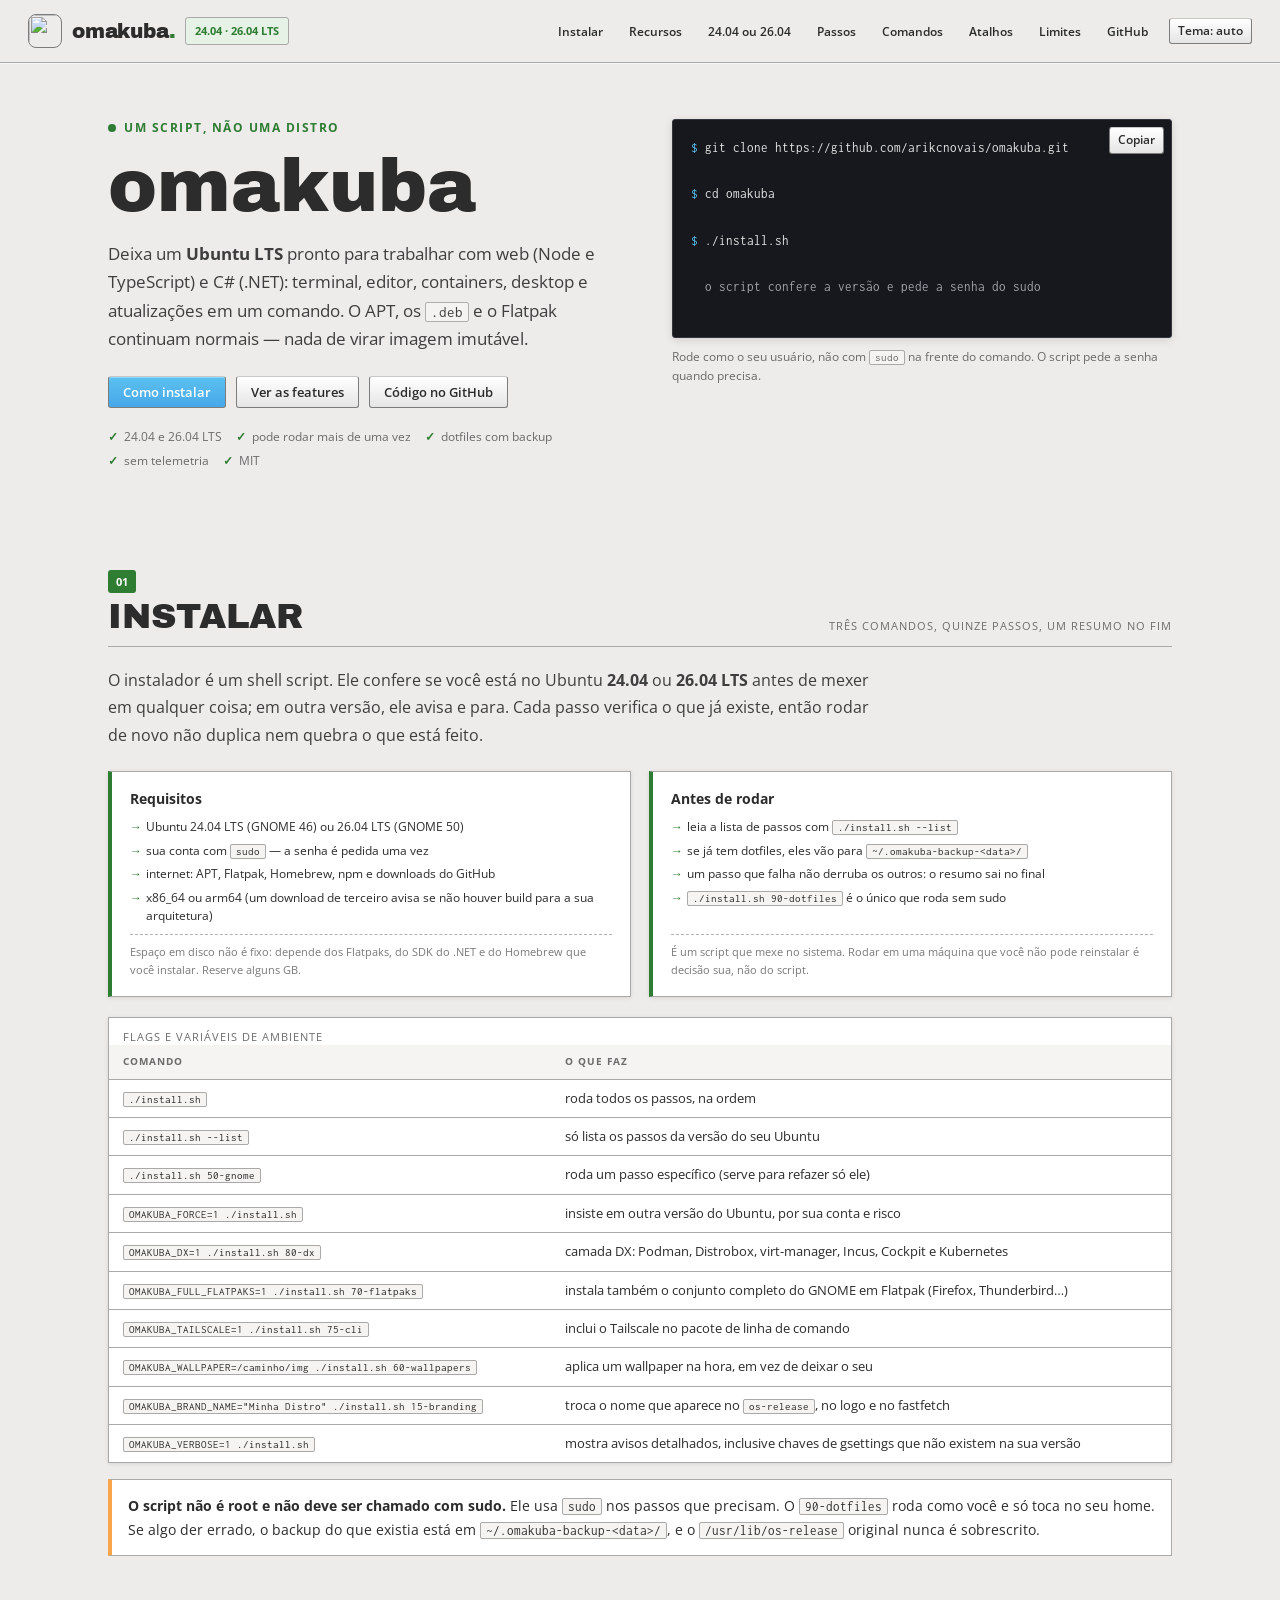
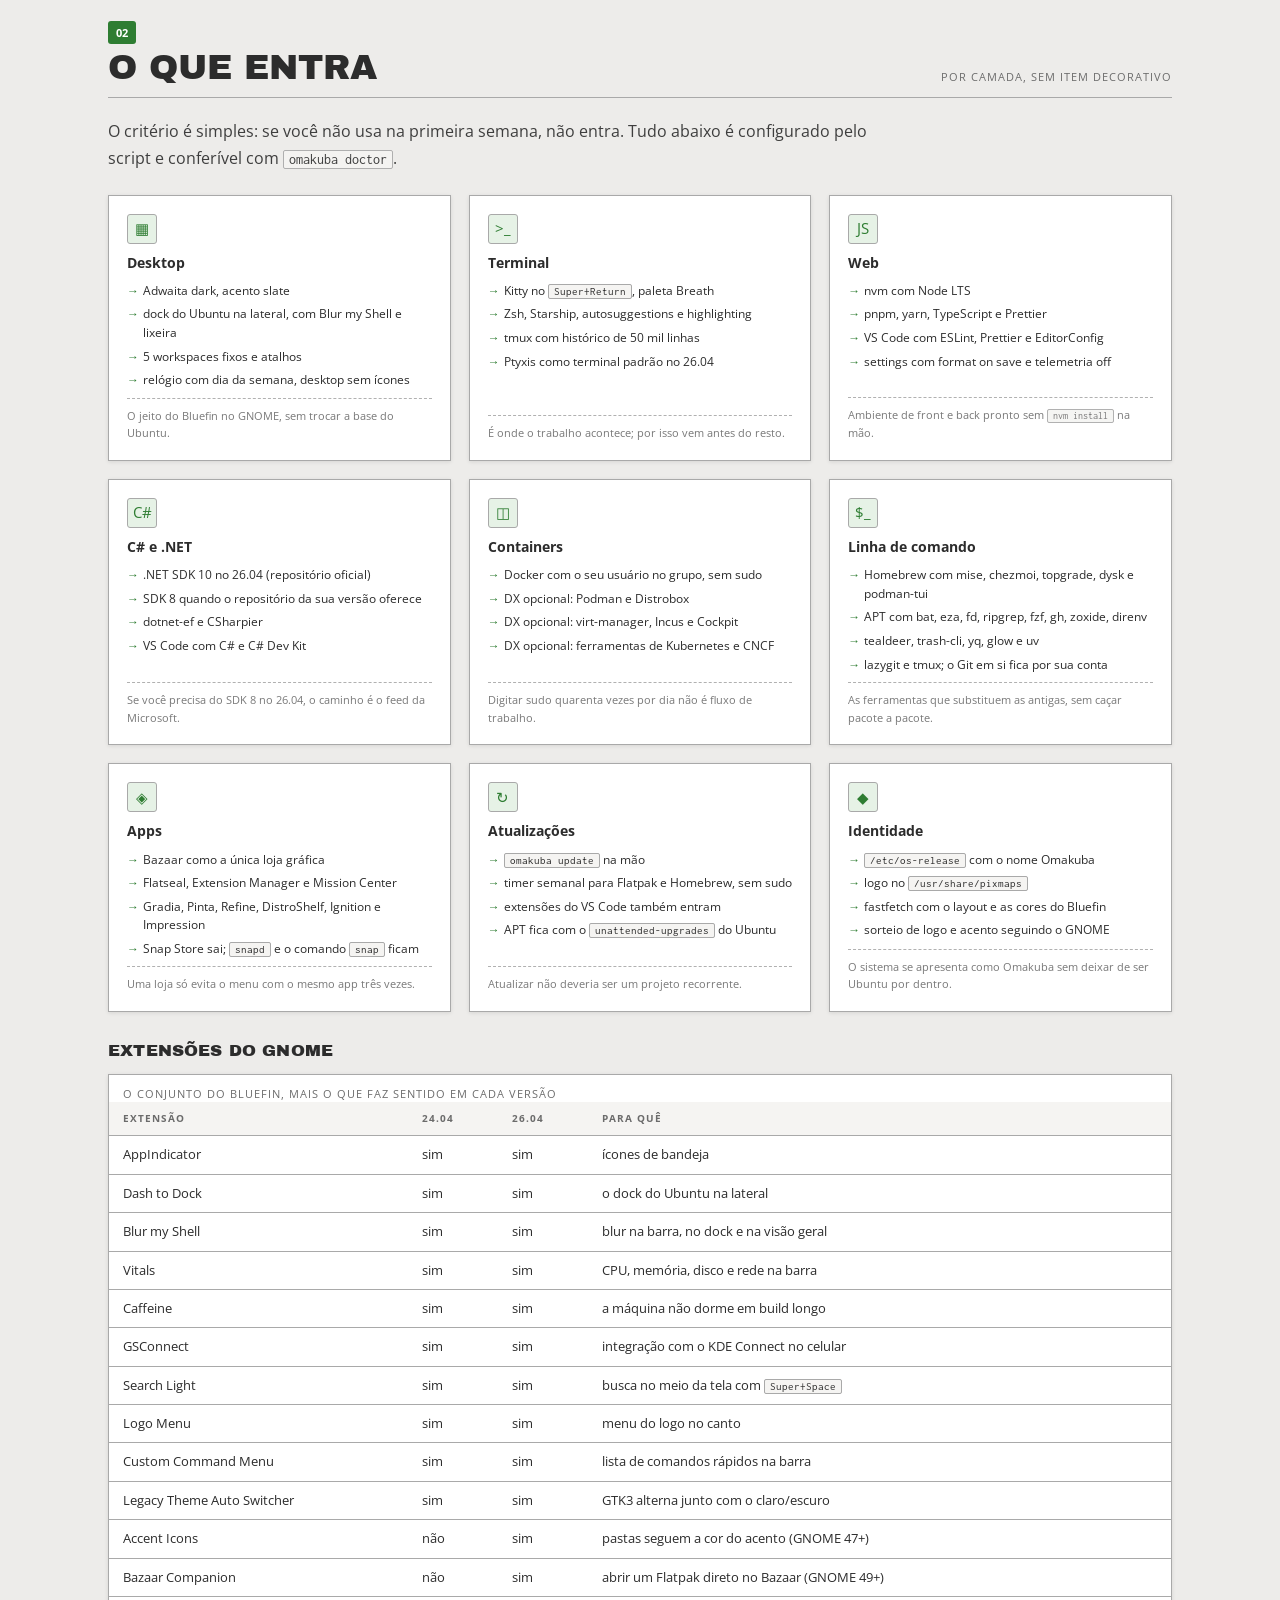
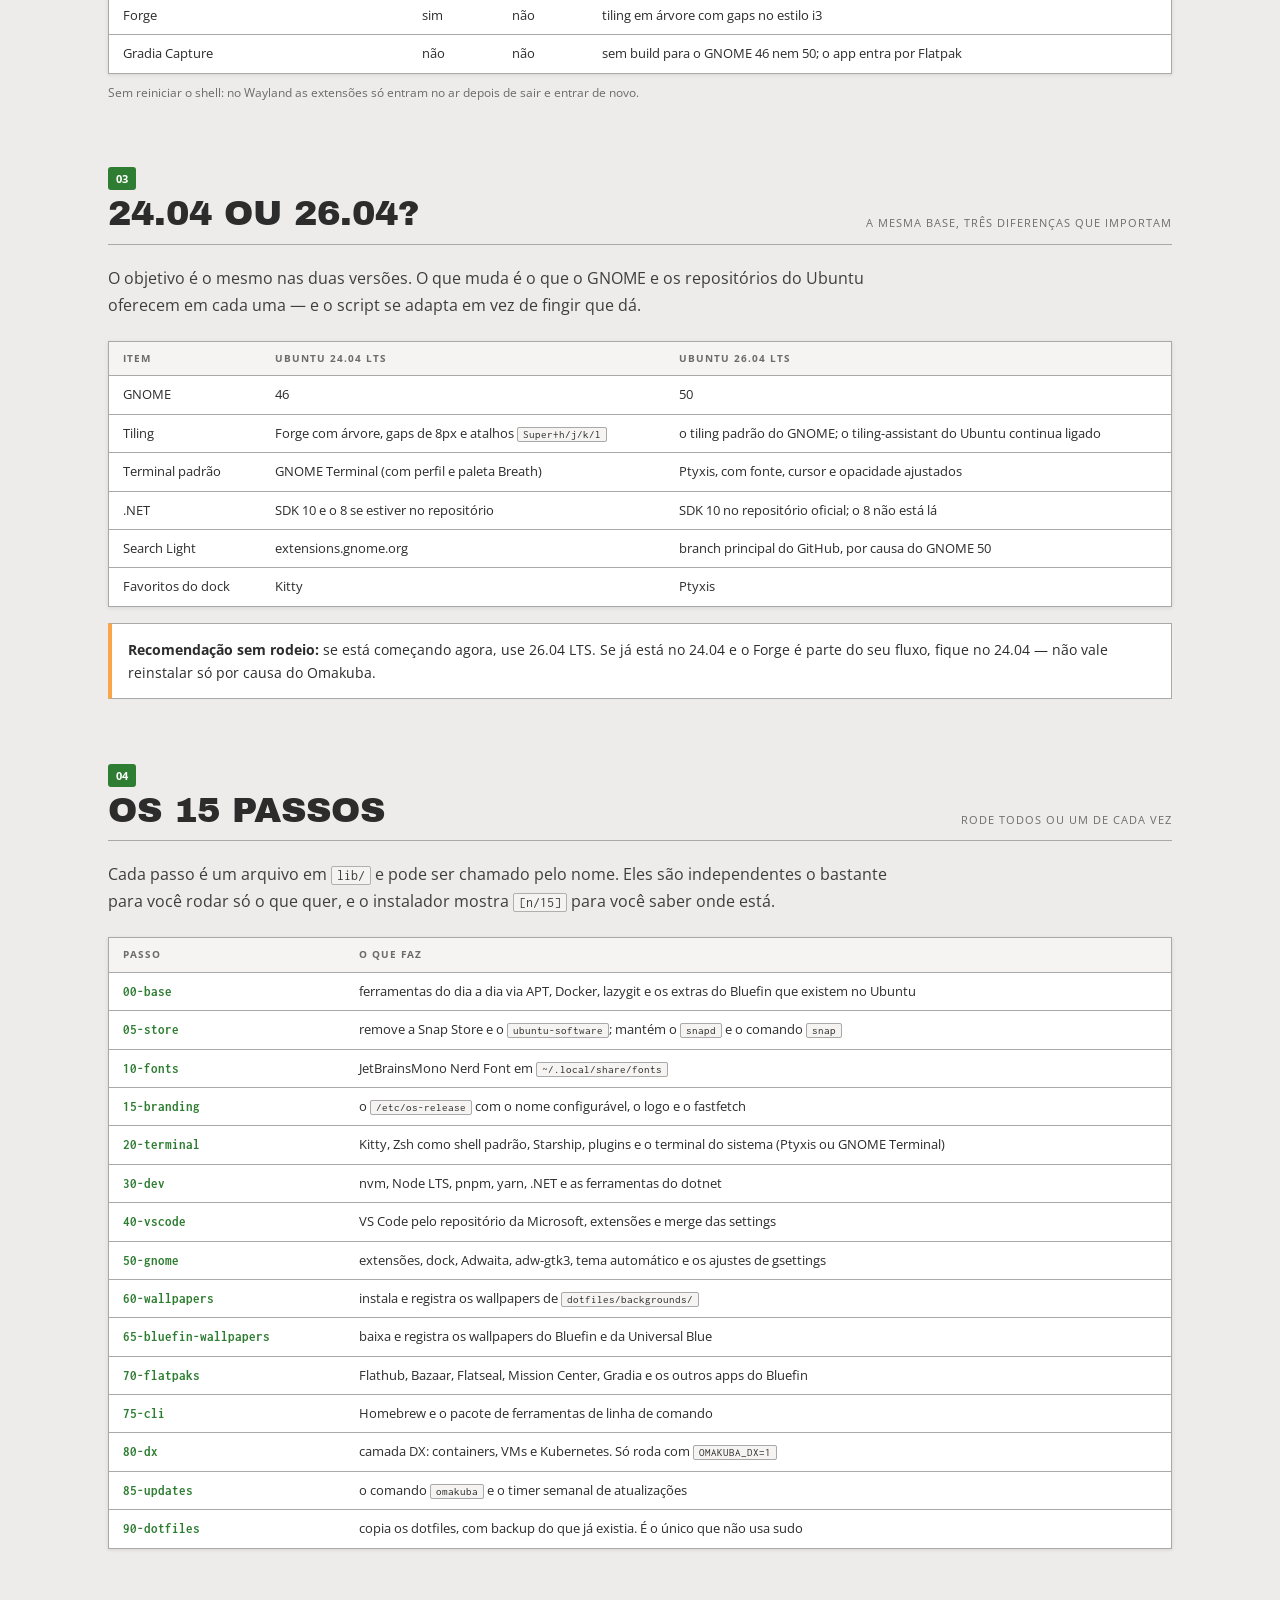
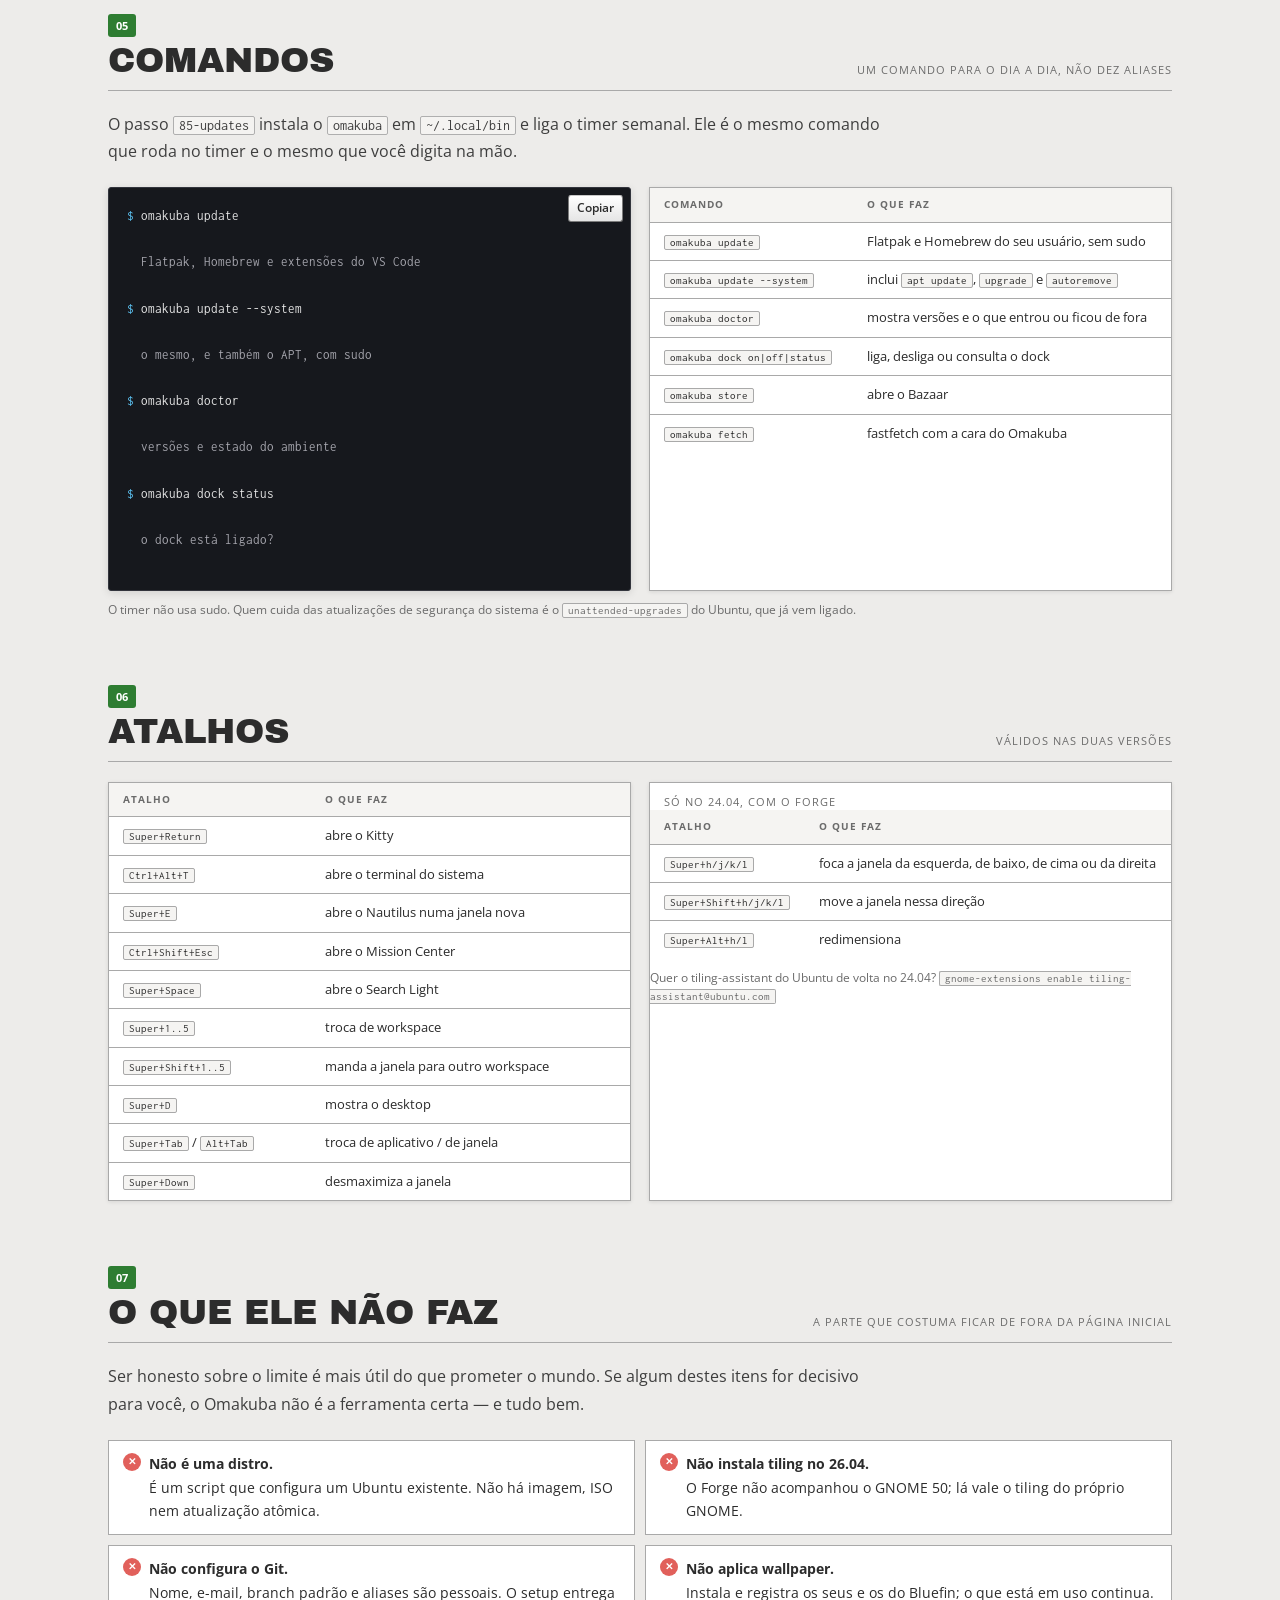
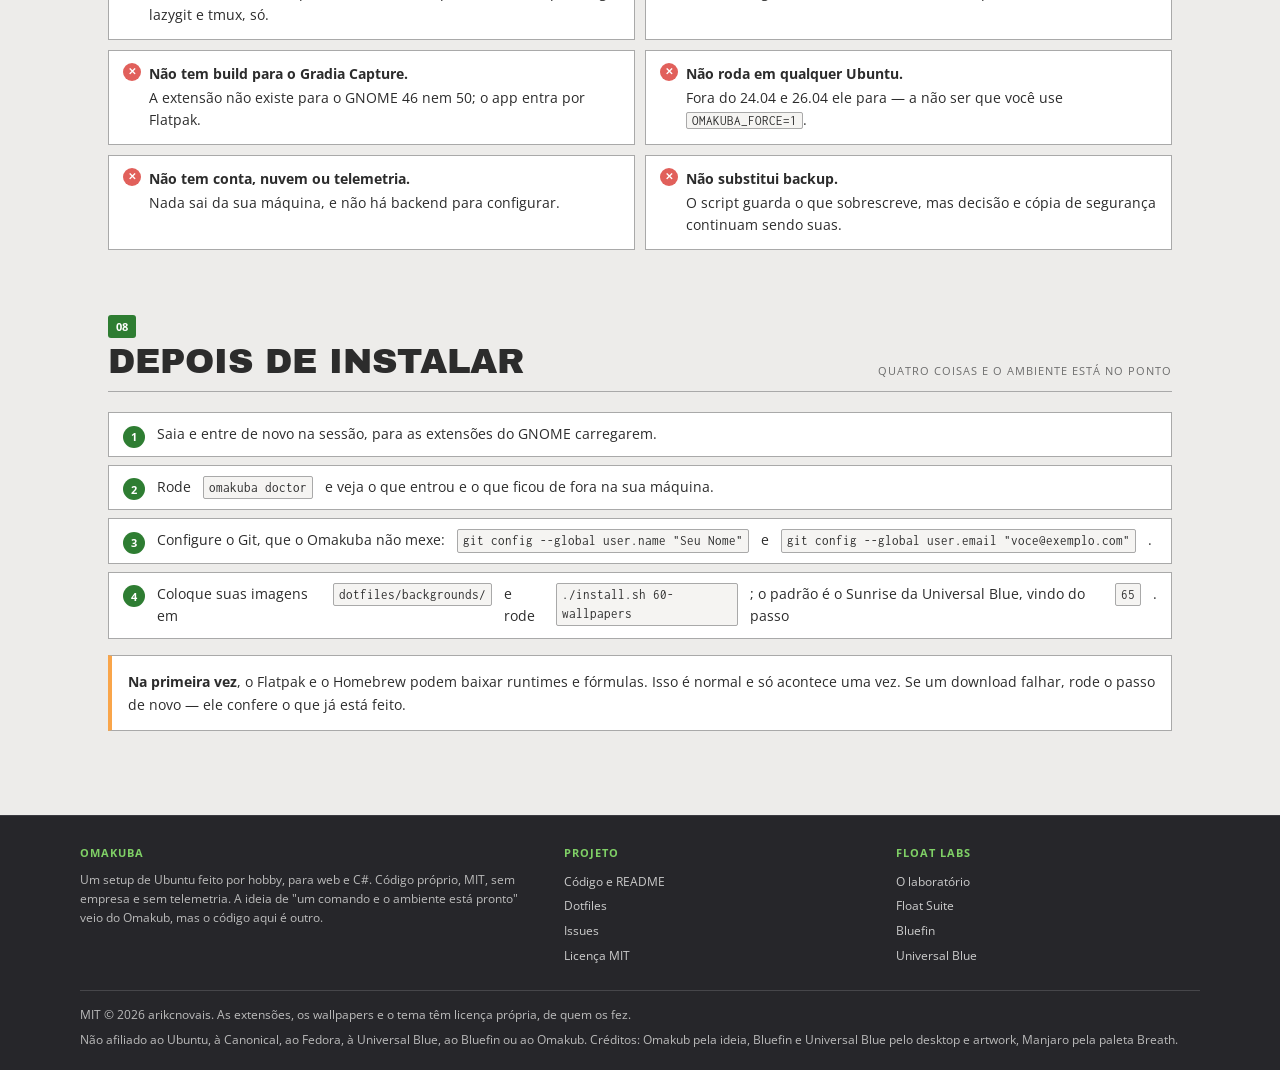
==== index.html @ 0644e6e6 "feat: add website based on Float's Labs's and Float Suite's design" ====
<!doctype html>
<html lang="pt-BR">
<head>
<meta charset="utf-8">
<meta name="viewport" content="width=device-width, initial-scale=1">
<title>Omakuba — Ubuntu 24.04 e 26.04 LTS pronto para trabalhar</title>
<meta name="description" content="Omakuba é um script de setup para Ubuntu 24.04 e 26.04 LTS: terminal, desktop, Node, .NET, containers e atualizações em um comando, sem trocar o sistema por uma imagem imutável.">
<meta name="author" content="arikcnovais">
<meta name="theme-color" content="#7FD066">
<meta name="color-scheme" content="light dark">
<meta name="referrer" content="no-referrer">
<meta http-equiv="Content-Security-Policy" content="default-src 'none'; script-src 'self'; style-src 'self'; font-src 'self'; img-src 'self'; connect-src 'none'; base-uri 'none'; form-action 'none'; object-src 'none'; upgrade-insecure-requests; require-trusted-types-for 'script'; trusted-types 'none'">

<meta property="og:type" content="website">
<meta property="og:title" content="Omakuba — Ubuntu 24.04 e 26.04 LTS pronto para trabalhar">
<meta property="og:description" content="Um comando e o ambiente está pronto: terminal, desktop, Node, .NET, containers e atualizações. APT, .deb e Flatpak continuam.">
<meta property="og:locale" content="pt_BR">

<link rel="icon" type="image/svg+xml" href="assets/omakuba.svg">
<link rel="stylesheet" href="docs/assets/fonts.css">
<link rel="stylesheet" href="docs/assets/float.css">
<link rel="stylesheet" href="docs/assets/styles.css">
<script defer src="assets/app.js"></script>
</head>
<body>

<a class="skip-link" href="#instalar">Pular para a instalação</a>

<header class="app-header omakuba">
  <div class="header-left">
    <a class="brand" href="#top">
      <img src="assets/omakuba.svg" alt="" width="34" height="34">
      <span>omakuba<span class="dot">.</span></span>
    </a>
    <span class="pill">24.04 · 26.04 LTS</span>
  </div>

  <div class="header-right">
    <nav aria-label="Seções">
      <ul class="nav-links" id="nav-links">
        <li><a href="#instalar">Instalar</a></li>
        <li><a href="#recursos">Recursos</a></li>
        <li><a href="#versoes">24.04 ou 26.04</a></li>
        <li><a href="#passos">Passos</a></li>
        <li><a href="#comandos">Comandos</a></li>
        <li><a href="#atalhos">Atalhos</a></li>
        <li><a href="#limites">Limites</a></li>
        <li><a href="https://github.com/arikcnovais/omakuba" target="_blank" rel="noopener noreferrer">GitHub</a></li>
      </ul>
    </nav>
    <button class="btn btn-sm nav-toggle" id="nav-toggle" type="button" aria-expanded="false" aria-controls="nav-links">Menu</button>
    <button class="btn btn-sm" id="theme-toggle" type="button">Tema: auto</button>
  </div>
</header>

<main id="top">

  <!-- ===== Hero ====================================================== -->
  <section class="hero" aria-labelledby="hero-title">
    <div>
      <p class="eyebrow">um script, não uma distro</p>
      <h1 id="hero-title">omakuba</h1>
      <p class="hero-sub">
        Deixa um <strong>Ubuntu LTS</strong> pronto para trabalhar com web
        (Node e TypeScript) e C# (.NET): terminal, editor, containers, desktop
        e atualizações em um comando. O APT, os <code>.deb</code> e o Flatpak
        continuam normais — nada de virar imagem imutável.
      </p>
      <div class="hero-actions">
        <a class="btn btn-primary" href="#instalar">Como instalar</a>
        <a class="btn" href="#recursos">Ver as features</a>
        <a class="btn" href="https://github.com/arikcnovais/omakuba" target="_blank" rel="noopener noreferrer">Código no GitHub</a>
      </div>
      <ul class="checks">
        <li>24.04 e 26.04 LTS</li>
        <li>pode rodar mais de uma vez</li>
        <li>dotfiles com backup</li>
        <li>sem telemetria</li>
        <li>MIT</li>
      </ul>
    </div>

    <div>
      <div class="terminal-wrap">
        <button class="btn btn-sm copy-btn" type="button" data-copy="#cmd-install">Copiar</button>
        <pre class="terminal" id="cmd-install"><code><span class="line">git clone https://github.com/arikcnovais/omakuba.git</span>
<span class="line">cd omakuba</span>
<span class="line">./install.sh</span>
<span class="out">o script confere a versão e pede a senha do sudo</span>
</code></pre>
      </div>
      <p class="hint">Rode como o seu usuário, não com <code>sudo</code> na frente do comando. O script pede a senha quando precisa.</p>
    </div>
  </section>

  <!-- ===== 01 Instalar ============================================== -->
  <section id="instalar" aria-labelledby="instalar-title">
    <div class="section-heading">
      <div>
        <span class="num">01</span>
        <h2 id="instalar-title">Instalar</h2>
      </div>
      <p class="sub">Três comandos, quinze passos, um resumo no fim</p>
    </div>

    <p class="lead">
      O instalador é um shell script. Ele confere se você está no Ubuntu
      <strong>24.04</strong> ou <strong>26.04 LTS</strong> antes de mexer em
      qualquer coisa; em outra versão, ele avisa e para. Cada passo verifica o
      que já existe, então rodar de novo não duplica nem quebra o que está
      feito.
    </p>

    <div class="grid-2">
      <div class="card green">
        <h3>Requisitos</h3>
        <ul>
          <li>Ubuntu 24.04 LTS (GNOME 46) ou 26.04 LTS (GNOME 50)</li>
          <li>sua conta com <code>sudo</code> — a senha é pedida uma vez</li>
          <li>internet: APT, Flatpak, Homebrew, npm e downloads do GitHub</li>
          <li>x86_64 ou arm64 (um download de terceiro avisa se não houver build para a sua arquitetura)</li>
        </ul>
        <p class="why">Espaço em disco não é fixo: depende dos Flatpaks, do SDK do .NET e do Homebrew que você instalar. Reserve alguns GB.</p>
      </div>

      <div class="card green">
        <h3>Antes de rodar</h3>
        <ul>
          <li>leia a lista de passos com <code>./install.sh --list</code></li>
          <li>se já tem dotfiles, eles vão para <code>~/.omakuba-backup-&lt;data&gt;/</code></li>
          <li>um passo que falha não derruba os outros: o resumo sai no final</li>
          <li><code>./install.sh 90-dotfiles</code> é o único que roda sem sudo</li>
        </ul>
        <p class="why">É um script que mexe no sistema. Rodar em uma máquina que você não pode reinstalar é decisão sua, não do script.</p>
      </div>
    </div>

    <div class="table-scroll mt-3">
      <table>
        <caption>Flags e variáveis de ambiente</caption>
        <thead>
          <tr>
            <th scope="col">Comando</th>
            <th scope="col">O que faz</th>
          </tr>
        </thead>
        <tbody>
          <tr><td><code>./install.sh</code></td><td>roda todos os passos, na ordem</td></tr>
          <tr><td><code>./install.sh --list</code></td><td>só lista os passos da versão do seu Ubuntu</td></tr>
          <tr><td><code>./install.sh 50-gnome</code></td><td>roda um passo específico (serve para refazer só ele)</td></tr>
          <tr><td><code>OMAKUBA_FORCE=1 ./install.sh</code></td><td>insiste em outra versão do Ubuntu, por sua conta e risco</td></tr>
          <tr><td><code>OMAKUBA_DX=1 ./install.sh 80-dx</code></td><td>camada DX: Podman, Distrobox, virt-manager, Incus, Cockpit e Kubernetes</td></tr>
          <tr><td><code>OMAKUBA_FULL_FLATPAKS=1 ./install.sh 70-flatpaks</code></td><td>instala também o conjunto completo do GNOME em Flatpak (Firefox, Thunderbird…)</td></tr>
          <tr><td><code>OMAKUBA_TAILSCALE=1 ./install.sh 75-cli</code></td><td>inclui o Tailscale no pacote de linha de comando</td></tr>
          <tr><td><code>OMAKUBA_WALLPAPER=/caminho/img ./install.sh 60-wallpapers</code></td><td>aplica um wallpaper na hora, em vez de deixar o seu</td></tr>
          <tr><td><code>OMAKUBA_BRAND_NAME="Minha Distro" ./install.sh 15-branding</code></td><td>troca o nome que aparece no <code>os-release</code>, no logo e no fastfetch</td></tr>
          <tr><td><code>OMAKUBA_VERBOSE=1 ./install.sh</code></td><td>mostra avisos detalhados, inclusive chaves de gsettings que não existem na sua versão</td></tr>
        </tbody>
      </table>
    </div>

    <div class="notice">
      <strong>O script não é root e não deve ser chamado com sudo.</strong>
      Ele usa <code>sudo</code> nos passos que precisam. O <code>90-dotfiles</code>
      roda como você e só toca no seu home. Se algo der errado, o backup do que
      existia está em <code>~/.omakuba-backup-&lt;data&gt;/</code>, e o
      <code>/usr/lib/os-release</code> original nunca é sobrescrito.
    </div>
  </section>

  <!-- ===== 02 Recursos ============================================== -->
  <section id="recursos" aria-labelledby="recursos-title">
    <div class="section-heading">
      <div>
        <span class="num">02</span>
        <h2 id="recursos-title">O que entra</h2>
      </div>
      <p class="sub">Por camada, sem item decorativo</p>
    </div>

    <p class="lead">
      O critério é simples: se você não usa na primeira semana, não entra.
      Tudo abaixo é configurado pelo script e conferível com
      <code>omakuba doctor</code>.
    </p>

    <div class="grid-3">
      <div class="card">
        <div class="icon" aria-hidden="true">▦</div>
        <h3>Desktop</h3>
        <ul>
          <li>Adwaita dark, acento slate</li>
          <li>dock do Ubuntu na lateral, com Blur my Shell e lixeira</li>
          <li>5 workspaces fixos e atalhos</li>
          <li>relógio com dia da semana, desktop sem ícones</li>
        </ul>
        <p class="why">O jeito do Bluefin no GNOME, sem trocar a base do Ubuntu.</p>
      </div>

      <div class="card">
        <div class="icon" aria-hidden="true">&gt;_</div>
        <h3>Terminal</h3>
        <ul>
          <li>Kitty no <code>Super+Return</code>, paleta Breath</li>
          <li>Zsh, Starship, autosuggestions e highlighting</li>
          <li>tmux com histórico de 50 mil linhas</li>
          <li>Ptyxis como terminal padrão no 26.04</li>
        </ul>
        <p class="why">É onde o trabalho acontece; por isso vem antes do resto.</p>
      </div>

      <div class="card">
        <div class="icon" aria-hidden="true">JS</div>
        <h3>Web</h3>
        <ul>
          <li>nvm com Node LTS</li>
          <li>pnpm, yarn, TypeScript e Prettier</li>
          <li>VS Code com ESLint, Prettier e EditorConfig</li>
          <li>settings com format on save e telemetria off</li>
        </ul>
        <p class="why">Ambiente de front e back pronto sem <code>nvm install</code> na mão.</p>
      </div>

      <div class="card">
        <div class="icon" aria-hidden="true">C#</div>
        <h3>C# e .NET</h3>
        <ul>
          <li>.NET SDK 10 no 26.04 (repositório oficial)</li>
          <li>SDK 8 quando o repositório da sua versão oferece</li>
          <li>dotnet-ef e CSharpier</li>
          <li>VS Code com C# e C# Dev Kit</li>
        </ul>
        <p class="why">Se você precisa do SDK 8 no 26.04, o caminho é o feed da Microsoft.</p>
      </div>

      <div class="card">
        <div class="icon" aria-hidden="true">◫</div>
        <h3>Containers</h3>
        <ul>
          <li>Docker com o seu usuário no grupo, sem sudo</li>
          <li>DX opcional: Podman e Distrobox</li>
          <li>DX opcional: virt-manager, Incus e Cockpit</li>
          <li>DX opcional: ferramentas de Kubernetes e CNCF</li>
        </ul>
        <p class="why">Digitar sudo quarenta vezes por dia não é fluxo de trabalho.</p>
      </div>

      <div class="card">
        <div class="icon" aria-hidden="true">$_</div>
        <h3>Linha de comando</h3>
        <ul>
          <li>Homebrew com mise, chezmoi, topgrade, dysk e podman-tui</li>
          <li>APT com bat, eza, fd, ripgrep, fzf, gh, zoxide, direnv</li>
          <li>tealdeer, trash-cli, yq, glow e uv</li>
          <li>lazygit e tmux; o Git em si fica por sua conta</li>
        </ul>
        <p class="why">As ferramentas que substituem as antigas, sem caçar pacote a pacote.</p>
      </div>

      <div class="card">
        <div class="icon" aria-hidden="true">◈</div>
        <h3>Apps</h3>
        <ul>
          <li>Bazaar como a única loja gráfica</li>
          <li>Flatseal, Extension Manager e Mission Center</li>
          <li>Gradia, Pinta, Refine, DistroShelf, Ignition e Impression</li>
          <li>Snap Store sai; <code>snapd</code> e o comando <code>snap</code> ficam</li>
        </ul>
        <p class="why">Uma loja só evita o menu com o mesmo app três vezes.</p>
      </div>

      <div class="card">
        <div class="icon" aria-hidden="true">↻</div>
        <h3>Atualizações</h3>
        <ul>
          <li><code>omakuba update</code> na mão</li>
          <li>timer semanal para Flatpak e Homebrew, sem sudo</li>
          <li>extensões do VS Code também entram</li>
          <li>APT fica com o <code>unattended-upgrades</code> do Ubuntu</li>
        </ul>
        <p class="why">Atualizar não deveria ser um projeto recorrente.</p>
      </div>

      <div class="card">
        <div class="icon" aria-hidden="true">◆</div>
        <h3>Identidade</h3>
        <ul>
          <li><code>/etc/os-release</code> com o nome Omakuba</li>
          <li>logo no <code>/usr/share/pixmaps</code></li>
          <li>fastfetch com o layout e as cores do Bluefin</li>
          <li>sorteio de logo e acento seguindo o GNOME</li>
        </ul>
        <p class="why">O sistema se apresenta como Omakuba sem deixar de ser Ubuntu por dentro.</p>
      </div>
    </div>

    <h3 class="subhead">Extensões do GNOME</h3>
    <div class="table-scroll">
      <table>
        <caption>O conjunto do Bluefin, mais o que faz sentido em cada versão</caption>
        <thead>
          <tr>
            <th scope="col">Extensão</th>
            <th scope="col">24.04</th>
            <th scope="col">26.04</th>
            <th scope="col">Para quê</th>
          </tr>
        </thead>
        <tbody>
          <tr><td>AppIndicator</td><td>sim</td><td>sim</td><td>ícones de bandeja</td></tr>
          <tr><td>Dash to Dock</td><td>sim</td><td>sim</td><td>o dock do Ubuntu na lateral</td></tr>
          <tr><td>Blur my Shell</td><td>sim</td><td>sim</td><td>blur na barra, no dock e na visão geral</td></tr>
          <tr><td>Vitals</td><td>sim</td><td>sim</td><td>CPU, memória, disco e rede na barra</td></tr>
          <tr><td>Caffeine</td><td>sim</td><td>sim</td><td>a máquina não dorme em build longo</td></tr>
          <tr><td>GSConnect</td><td>sim</td><td>sim</td><td>integração com o KDE Connect no celular</td></tr>
          <tr><td>Search Light</td><td>sim</td><td>sim</td><td>busca no meio da tela com <code>Super+Space</code></td></tr>
          <tr><td>Logo Menu</td><td>sim</td><td>sim</td><td>menu do logo no canto</td></tr>
          <tr><td>Custom Command Menu</td><td>sim</td><td>sim</td><td>lista de comandos rápidos na barra</td></tr>
          <tr><td>Legacy Theme Auto Switcher</td><td>sim</td><td>sim</td><td>GTK3 alterna junto com o claro/escuro</td></tr>
          <tr><td>Accent Icons</td><td>não</td><td>sim</td><td>pastas seguem a cor do acento (GNOME 47+)</td></tr>
          <tr><td>Bazaar Companion</td><td>não</td><td>sim</td><td>abrir um Flatpak direto no Bazaar (GNOME 49+)</td></tr>
          <tr><td>Forge</td><td>sim</td><td>não</td><td>tiling em árvore com gaps no estilo i3</td></tr>
          <tr><td>Gradia Capture</td><td>não</td><td>não</td><td>sem build para o GNOME 46 nem 50; o app entra por Flatpak</td></tr>
        </tbody>
      </table>
    </div>
    <p class="hint">Sem reiniciar o shell: no Wayland as extensões só entram no ar depois de sair e entrar de novo.</p>
  </section>

  <!-- ===== 03 Versões ============================================== -->
  <section id="versoes" aria-labelledby="versoes-title">
    <div class="section-heading">
      <div>
        <span class="num">03</span>
        <h2 id="versoes-title">24.04 ou 26.04?</h2>
      </div>
      <p class="sub">A mesma base, três diferenças que importam</p>
    </div>

    <p class="lead">
      O objetivo é o mesmo nas duas versões. O que muda é o que o GNOME e os
      repositórios do Ubuntu oferecem em cada uma — e o script se adapta em vez
      de fingir que dá.
    </p>

    <div class="table-scroll">
      <table>
        <thead>
          <tr>
            <th scope="col">Item</th>
            <th scope="col">Ubuntu 24.04 LTS</th>
            <th scope="col">Ubuntu 26.04 LTS</th>
          </tr>
        </thead>
        <tbody>
          <tr><td>GNOME</td><td>46</td><td>50</td></tr>
          <tr><td>Tiling</td><td>Forge com árvore, gaps de 8px e atalhos <code>Super+h/j/k/l</code></td><td>o tiling padrão do GNOME; o tiling-assistant do Ubuntu continua ligado</td></tr>
          <tr><td>Terminal padrão</td><td>GNOME Terminal (com perfil e paleta Breath)</td><td>Ptyxis, com fonte, cursor e opacidade ajustados</td></tr>
          <tr><td>.NET</td><td>SDK 10 e o 8 se estiver no repositório</td><td>SDK 10 no repositório oficial; o 8 não está lá</td></tr>
          <tr><td>Search Light</td><td>extensions.gnome.org</td><td>branch principal do GitHub, por causa do GNOME 50</td></tr>
          <tr><td>Favoritos do dock</td><td>Kitty</td><td>Ptyxis</td></tr>
        </tbody>
      </table>
    </div>

    <div class="notice">
      <strong>Recomendação sem rodeio:</strong> se está começando agora, use
      26.04 LTS. Se já está no 24.04 e o Forge é parte do seu fluxo, fique no
      24.04 — não vale reinstalar só por causa do Omakuba.
    </div>
  </section>

  <!-- ===== 04 Passos =============================================== -->
  <section id="passos" aria-labelledby="passos-title">
    <div class="section-heading">
      <div>
        <span class="num">04</span>
        <h2 id="passos-title">Os 15 passos</h2>
      </div>
      <p class="sub">Rode todos ou um de cada vez</p>
    </div>

    <p class="lead">
      Cada passo é um arquivo em <code>lib/</code> e pode ser chamado pelo nome.
      Eles são independentes o bastante para você rodar só o que quer, e o
      instalador mostra <code>[n/15]</code> para você saber onde está.
    </p>

    <div class="table-scroll">
      <table>
        <thead>
          <tr>
            <th scope="col">Passo</th>
            <th scope="col">O que faz</th>
          </tr>
        </thead>
        <tbody>
          <tr><td class="step-name">00-base</td><td>ferramentas do dia a dia via APT, Docker, lazygit e os extras do Bluefin que existem no Ubuntu</td></tr>
          <tr><td class="step-name">05-store</td><td>remove a Snap Store e o <code>ubuntu-software</code>; mantém o <code>snapd</code> e o comando <code>snap</code></td></tr>
          <tr><td class="step-name">10-fonts</td><td>JetBrainsMono Nerd Font em <code>~/.local/share/fonts</code></td></tr>
          <tr><td class="step-name">15-branding</td><td>o <code>/etc/os-release</code> com o nome configurável, o logo e o fastfetch</td></tr>
          <tr><td class="step-name">20-terminal</td><td>Kitty, Zsh como shell padrão, Starship, plugins e o terminal do sistema (Ptyxis ou GNOME Terminal)</td></tr>
          <tr><td class="step-name">30-dev</td><td>nvm, Node LTS, pnpm, yarn, .NET e as ferramentas do dotnet</td></tr>
          <tr><td class="step-name">40-vscode</td><td>VS Code pelo repositório da Microsoft, extensões e merge das settings</td></tr>
          <tr><td class="step-name">50-gnome</td><td>extensões, dock, Adwaita, adw-gtk3, tema automático e os ajustes de gsettings</td></tr>
          <tr><td class="step-name">60-wallpapers</td><td>instala e registra os wallpapers de <code>dotfiles/backgrounds/</code></td></tr>
          <tr><td class="step-name">65-bluefin-wallpapers</td><td>baixa e registra os wallpapers do Bluefin e da Universal Blue</td></tr>
          <tr><td class="step-name">70-flatpaks</td><td>Flathub, Bazaar, Flatseal, Mission Center, Gradia e os outros apps do Bluefin</td></tr>
          <tr><td class="step-name">75-cli</td><td>Homebrew e o pacote de ferramentas de linha de comando</td></tr>
          <tr><td class="step-name">80-dx</td><td>camada DX: containers, VMs e Kubernetes. Só roda com <code>OMAKUBA_DX=1</code></td></tr>
          <tr><td class="step-name">85-updates</td><td>o comando <code>omakuba</code> e o timer semanal de atualizações</td></tr>
          <tr><td class="step-name">90-dotfiles</td><td>copia os dotfiles, com backup do que já existia. É o único que não usa sudo</td></tr>
        </tbody>
      </table>
    </div>
  </section>

  <!-- ===== 05 Comandos ============================================= -->
  <section id="comandos" aria-labelledby="comandos-title">
    <div class="section-heading">
      <div>
        <span class="num">05</span>
        <h2 id="comandos-title">Comandos</h2>
      </div>
      <p class="sub">Um comando para o dia a dia, não dez aliases</p>
    </div>

    <p class="lead">
      O passo <code>85-updates</code> instala o <code>omakuba</code> em
      <code>~/.local/bin</code> e liga o timer semanal. Ele é o mesmo comando
      que roda no timer e o mesmo que você digita na mão.
    </p>

    <div class="grid-2">
      <div class="terminal-wrap">
        <button class="btn btn-sm copy-btn" type="button" data-copy="#cmd-usage">Copiar</button>
        <pre class="terminal" id="cmd-usage"><code><span class="line">omakuba update</span>
<span class="out">Flatpak, Homebrew e extensões do VS Code</span>
<span class="line">omakuba update --system</span>
<span class="out">o mesmo, e também o APT, com sudo</span>
<span class="line">omakuba doctor</span>
<span class="out">versões e estado do ambiente</span>
<span class="line">omakuba dock status</span>
<span class="out">o dock está ligado?</span>
</code></pre>
      </div>

      <div class="table-scroll">
        <table>
          <thead>
            <tr>
              <th scope="col">Comando</th>
              <th scope="col">O que faz</th>
            </tr>
          </thead>
          <tbody>
            <tr><td><code>omakuba update</code></td><td>Flatpak e Homebrew do seu usuário, sem sudo</td></tr>
            <tr><td><code>omakuba update --system</code></td><td>inclui <code>apt update</code>, <code>upgrade</code> e <code>autoremove</code></td></tr>
            <tr><td><code>omakuba doctor</code></td><td>mostra versões e o que entrou ou ficou de fora</td></tr>
            <tr><td><code>omakuba dock on|off|status</code></td><td>liga, desliga ou consulta o dock</td></tr>
            <tr><td><code>omakuba store</code></td><td>abre o Bazaar</td></tr>
            <tr><td><code>omakuba fetch</code></td><td>fastfetch com a cara do Omakuba</td></tr>
          </tbody>
        </table>
      </div>
    </div>
    <p class="hint">O timer não usa sudo. Quem cuida das atualizações de segurança do sistema é o <code>unattended-upgrades</code> do Ubuntu, que já vem ligado.</p>
  </section>

  <!-- ===== 06 Atalhos ============================================== -->
  <section id="atalhos" aria-labelledby="atalhos-title">
    <div class="section-heading">
      <div>
        <span class="num">06</span>
        <h2 id="atalhos-title">Atalhos</h2>
      </div>
      <p class="sub">Válidos nas duas versões</p>
    </div>

    <div class="grid-2">
      <div class="table-scroll">
        <table>
          <thead>
            <tr>
              <th scope="col">Atalho</th>
              <th scope="col">O que faz</th>
            </tr>
          </thead>
          <tbody>
            <tr><td><code>Super+Return</code></td><td>abre o Kitty</td></tr>
            <tr><td><code>Ctrl+Alt+T</code></td><td>abre o terminal do sistema</td></tr>
            <tr><td><code>Super+E</code></td><td>abre o Nautilus numa janela nova</td></tr>
            <tr><td><code>Ctrl+Shift+Esc</code></td><td>abre o Mission Center</td></tr>
            <tr><td><code>Super+Space</code></td><td>abre o Search Light</td></tr>
            <tr><td><code>Super+1..5</code></td><td>troca de workspace</td></tr>
            <tr><td><code>Super+Shift+1..5</code></td><td>manda a janela para outro workspace</td></tr>
            <tr><td><code>Super+D</code></td><td>mostra o desktop</td></tr>
            <tr><td><code>Super+Tab</code> / <code>Alt+Tab</code></td><td>troca de aplicativo / de janela</td></tr>
            <tr><td><code>Super+Down</code></td><td>desmaximiza a janela</td></tr>
          </tbody>
        </table>
      </div>

      <div class="table-scroll">
        <table>
          <caption>Só no 24.04, com o Forge</caption>
          <thead>
            <tr>
              <th scope="col">Atalho</th>
              <th scope="col">O que faz</th>
            </tr>
          </thead>
          <tbody>
            <tr><td><code>Super+h/j/k/l</code></td><td>foca a janela da esquerda, de baixo, de cima ou da direita</td></tr>
            <tr><td><code>Super+Shift+h/j/k/l</code></td><td>move a janela nessa direção</td></tr>
            <tr><td><code>Super+Alt+h/l</code></td><td>redimensiona</td></tr>
          </tbody>
        </table>
        <p class="hint">Quer o tiling-assistant do Ubuntu de volta no 24.04? <code>gnome-extensions enable tiling-assistant@ubuntu.com</code></p>
      </div>
    </div>
  </section>

  <!-- ===== 07 Limites ============================================== -->
  <section id="limites" aria-labelledby="limites-title">
    <div class="section-heading">
      <div>
        <span class="num">07</span>
        <h2 id="limites-title">O que ele não faz</h2>
      </div>
      <p class="sub">A parte que costuma ficar de fora da página inicial</p>
    </div>

    <p class="lead">
      Ser honesto sobre o limite é mais útil do que prometer o mundo. Se algum
      destes itens for decisivo para você, o Omakuba não é a ferramenta certa —
      e tudo bem.
    </p>

    <ul class="limits">
      <li><strong>Não é uma distro.</strong> É um script que configura um Ubuntu existente. Não há imagem, ISO nem atualização atômica.</li>
      <li><strong>Não instala tiling no 26.04.</strong> O Forge não acompanhou o GNOME 50; lá vale o tiling do próprio GNOME.</li>
      <li><strong>Não configura o Git.</strong> Nome, e-mail, branch padrão e aliases são pessoais. O setup entrega lazygit e tmux, só.</li>
      <li><strong>Não aplica wallpaper.</strong> Instala e registra os seus e os do Bluefin; o que está em uso continua.</li>
      <li><strong>Não tem build para o Gradia Capture.</strong> A extensão não existe para o GNOME 46 nem 50; o app entra por Flatpak.</li>
      <li><strong>Não roda em qualquer Ubuntu.</strong> Fora do 24.04 e 26.04 ele para — a não ser que você use <code>OMAKUBA_FORCE=1</code>.</li>
      <li><strong>Não tem conta, nuvem ou telemetria.</strong> Nada sai da sua máquina, e não há backend para configurar.</li>
      <li><strong>Não substitui backup.</strong> O script guarda o que sobrescreve, mas decisão e cópia de segurança continuam sendo suas.</li>
    </ul>
  </section>

  <!-- ===== 08 Depois ============================================= -->
  <section id="depois" aria-labelledby="depois-title">
    <div class="section-heading">
      <div>
        <span class="num">08</span>
        <h2 id="depois-title">Depois de instalar</h2>
      </div>
      <p class="sub">Quatro coisas e o ambiente está no ponto</p>
    </div>

    <ol class="steps">
      <li>Saia e entre de novo na sessão, para as extensões do GNOME carregarem.</li>
      <li>Rode <code>omakuba doctor</code> e veja o que entrou e o que ficou de fora na sua máquina.</li>
      <li>Configure o Git, que o Omakuba não mexe: <code>git config --global user.name "Seu Nome"</code> e <code>git config --global user.email "voce@exemplo.com"</code>.</li>
      <li>Coloque suas imagens em <code>dotfiles/backgrounds/</code> e rode <code>./install.sh 60-wallpapers</code>; o padrão é o Sunrise da Universal Blue, vindo do passo <code>65</code>.</li>
    </ol>

    <div class="notice">
      <strong>Na primeira vez</strong>, o Flatpak e o Homebrew podem baixar
      runtimes e fórmulas. Isso é normal e só acontece uma vez. Se um download
      falhar, rode o passo de novo — ele confere o que já está feito.
    </div>
  </section>

</main>

<footer>
  <div class="footer-inner">
    <div>
      <h4>Omakuba</h4>
      <p>Um setup de Ubuntu feito por hobby, para web e C#. Código próprio, MIT, sem empresa e sem telemetria. A ideia de "um comando e o ambiente está pronto" veio do Omakub, mas o código aqui é outro.</p>
    </div>
    <div>
      <h4>Projeto</h4>
      <a href="https://github.com/arikcnovais/omakuba" target="_blank" rel="noopener noreferrer">Código e README</a>
      <a href="https://github.com/arikcnovais/omakuba/blob/main/DOTFILES.md" target="_blank" rel="noopener noreferrer">Dotfiles</a>
      <a href="https://github.com/arikcnovais/omakuba/issues" target="_blank" rel="noopener noreferrer">Issues</a>
      <a href="https://github.com/arikcnovais/omakuba/blob/main/LICENSE" target="_blank" rel="noopener noreferrer">Licença MIT</a>
    </div>
    <div>
      <h4>Float Labs</h4>
      <a href="https://float-labs-devel.github.io/website/" target="_blank" rel="noopener noreferrer">O laboratório</a>
      <a href="https://github.com/arikcnovais/float-suite" target="_blank" rel="noopener noreferrer">Float Suite</a>
      <a href="https://projectbluefin.io/" target="_blank" rel="noopener noreferrer">Bluefin</a>
      <a href="https://universal-blue.org/" target="_blank" rel="noopener noreferrer">Universal Blue</a>
    </div>
  </div>
  <div class="footer-bottom">
    <p>MIT © 2026 arikcnovais. As extensões, os wallpapers e o tema têm licença própria, de quem os fez.</p>
    <p>Não afiliado ao Ubuntu, à Canonical, ao Fedora, à Universal Blue, ao Bluefin ou ao Omakub. Créditos: Omakub pela ideia, Bluefin e Universal Blue pelo desktop e artwork, Manjaro pela paleta Breath.</p>
  </div>
</footer>

</body>
</html>
---- docs/assets/fonts.css ----
/* fonts.css: subset of float-suite/shared/fonts.css.
   Kept: Open Sans (400/600/700), Inconsolata (400/700), Archivo Black (400).
   The woff2 files in assets/fonts/ come from the Float Suite repo, so the site
   and the suite render the same type. Nothing is fetched from a CDN. */

@font-face {
  font-family: 'Archivo Black';
  font-style: normal;
  font-weight: 400;
  font-display: swap;
  src: url(fonts/Archivo-Black-400.woff2) format('woff2');
  unicode-range: U+0000-00FF, U+0131, U+0152-0153, U+02BB-02BC, U+02C6, U+02DA, U+02DC, U+0304, U+0308, U+0329, U+2000-206F, U+20AC, U+2122, U+2191, U+2193, U+2212, U+2215, U+FEFF, U+FFFD;
}

@font-face {
  font-family: 'Inconsolata';
  font-style: normal;
  font-weight: 400;
  font-display: swap;
  src: url(fonts/Inconsolata-400-1.woff2) format('woff2');
  unicode-range: U+0102-0103, U+0110-0111, U+0128-0129, U+0168-0169, U+01A0-01A1, U+01AF-01B0, U+0300-0301, U+0303-0304, U+0308-0309, U+0323, U+0329, U+1EA0-1EF9, U+20AB;
}

@font-face {
  font-family: 'Inconsolata';
  font-style: normal;
  font-weight: 400;
  font-display: swap;
  src: url(fonts/Inconsolata-400-2.woff2) format('woff2');
  unicode-range: U+0100-02BA, U+02BD-02C5, U+02C7-02CC, U+02CE-02D7, U+02DD-02FF, U+0304, U+0308, U+0329, U+1D00-1DBF, U+1E00-1E9F, U+1EF2-1EFF, U+2020, U+20A0-20AB, U+20AD-20C4, U+2113, U+2C60-2C7F, U+A720-A7FF;
}

@font-face {
  font-family: 'Inconsolata';
  font-style: normal;
  font-weight: 400;
  font-display: swap;
  src: url(fonts/Inconsolata-400-3.woff2) format('woff2');
  unicode-range: U+0000-00FF, U+0131, U+0152-0153, U+02BB-02BC, U+02C6, U+02DA, U+02DC, U+0304, U+0308, U+0329, U+2000-206F, U+20AC, U+2122, U+2191, U+2193, U+2212, U+2215, U+FEFF, U+FFFD;
}

@font-face {
  font-family: 'Inconsolata';
  font-style: normal;
  font-weight: 700;
  font-display: swap;
  src: url(fonts/Inconsolata-700-1.woff2) format('woff2');
  unicode-range: U+0102-0103, U+0110-0111, U+0128-0129, U+0168-0169, U+01A0-01A1, U+01AF-01B0, U+0300-0301, U+0303-0304, U+0308-0309, U+0323, U+0329, U+1EA0-1EF9, U+20AB;
}

@font-face {
  font-family: 'Inconsolata';
  font-style: normal;
  font-weight: 700;
  font-display: swap;
  src: url(fonts/Inconsolata-700-2.woff2) format('woff2');
  unicode-range: U+0100-02BA, U+02BD-02C5, U+02C7-02CC, U+02CE-02D7, U+02DD-02FF, U+0304, U+0308, U+0329, U+1D00-1DBF, U+1E00-1E9F, U+1EF2-1EFF, U+2020, U+20A0-20AB, U+20AD-20C4, U+2113, U+2C60-2C7F, U+A720-A7FF;
}

@font-face {
  font-family: 'Inconsolata';
  font-style: normal;
  font-weight: 700;
  font-display: swap;
  src: url(fonts/Inconsolata-700-3.woff2) format('woff2');
  unicode-range: U+0000-00FF, U+0131, U+0152-0153, U+02BB-02BC, U+02C6, U+02DA, U+02DC, U+0304, U+0308, U+0329, U+2000-206F, U+20AC, U+2122, U+2191, U+2193, U+2212, U+2215, U+FEFF, U+FFFD;
}

@font-face {
  font-family: 'Open Sans';
  font-style: normal;
  font-weight: 400;
  font-display: swap;
  src: url(fonts/OpenSans-400-1.woff2) format('woff2');
  unicode-range: U+0460-052F, U+1C80-1C8A, U+20B4, U+2DE0-2DFF, U+A640-A69F, U+FE2E-FE2F;
}

@font-face {
  font-family: 'Open Sans';
  font-style: normal;
  font-weight: 400;
  font-display: swap;
  src: url(fonts/OpenSans-400-2.woff2) format('woff2');
  unicode-range: U+0301, U+0400-045F, U+0490-0491, U+04B0-04B1, U+2116;
}

@font-face {
  font-family: 'Open Sans';
  font-style: normal;
  font-weight: 400;
  font-display: swap;
  src: url(fonts/OpenSans-400-3.woff2) format('woff2');
  unicode-range: U+1F00-1FFF;
}

@font-face {
  font-family: 'Open Sans';
  font-style: normal;
  font-weight: 400;
  font-display: swap;
  src: url(fonts/OpenSans-400-4.woff2) format('woff2');
  unicode-range: U+0370-0377, U+037A-037F, U+0384-038A, U+038C, U+038E-03A1, U+03A3-03FF;
}

@font-face {
  font-family: 'Open Sans';
  font-style: normal;
  font-weight: 400;
  font-display: swap;
  src: url(fonts/OpenSans-400-5.woff2) format('woff2');
  unicode-range: U+0307-0308, U+0590-05FF, U+200C-2010, U+20AA, U+25CC, U+FB1D-FB4F;
}

@font-face {
  font-family: 'Open Sans';
  font-style: normal;
  font-weight: 400;
  font-display: swap;
  src: url(fonts/OpenSans-400-6.woff2) format('woff2');
  unicode-range: U+0302-0303, U+0305, U+0307-0308, U+0310, U+0312, U+0315, U+031A, U+0326-0327, U+032C, U+032F-0330, U+0332-0333, U+0338, U+033A, U+0346, U+034D, U+0391-03A1, U+03A3-03A9, U+03B1-03C9, U+03D1, U+03D5-03D6, U+03F0-03F1, U+03F4-03F5, U+2016-2017, U+2034-2038, U+203C, U+2040, U+2043, U+2047, U+2050, U+2057, U+205F, U+2070-2071, U+2074-209F, U+20D0-20DC, U+20E1, U+20E5-20EF, U+2100-2112, U+2114-2115, U+2117-2121, U+2123-214F, U+2190, U+2192, U+2194-21AE, U+21B0-21E5, U+21F1-21F2, U+21F4-2211, U+2213-2214, U+2216-22FF, U+2308-230B, U+2310, U+2319, U+231C-2321, U+2336-237A, U+237C, U+2395, U+239B-23B7, U+23D0, U+23DC-23E1, U+2474-2475, U+25AF, U+25B3, U+25B7, U+25BD, U+25C1, U+25CA, U+25CC, U+25FB, U+266D-266F, U+27C0-27FF, U+2900-2AFF, U+2B0E-2B11, U+2B30-2B4C, U+2BFE, U+3030, U+FF5B, U+FF5D, U+1D400-1D7FF, U+1EE00-1EEFF;
}

@font-face {
  font-family: 'Open Sans';
  font-style: normal;
  font-weight: 400;
  font-display: swap;
  src: url(fonts/OpenSans-400-7.woff2) format('woff2');
  unicode-range: U+0001-000C, U+000E-001F, U+007F-009F, U+20DD-20E0, U+20E2-20E4, U+2150-218F, U+2190, U+2192, U+2194-2199, U+21AF, U+21E6-21F0, U+21F3, U+2218-2219, U+2299, U+22C4-22C6, U+2300-243F, U+2440-244A, U+2460-24FF, U+25A0-27BF, U+2800-28FF, U+2921-2922, U+2981, U+29BF, U+29EB, U+2B00-2BFF, U+4DC0-4DFF, U+FFF9-FFFB, U+10140-1018E, U+10190-1019C, U+101A0, U+101D0-101FD, U+102E0-102FB, U+10E60-10E7E, U+1D2C0-1D2D3, U+1D2E0-1D37F, U+1F000-1F0FF, U+1F100-1F1AE, U+1F1E6-1F1FF, U+1F30D-1F30F, U+1F315, U+1F31C, U+1F31E, U+1F320-1F32C, U+1F336, U+1F378, U+1F37D, U+1F382, U+1F393-1F39F, U+1F3A7-1F3A8, U+1F3AC-1F3AF, U+1F3C2, U+1F3C4-1F3C6, U+1F3CA-1F3CE, U+1F3D4-1F3E0, U+1F3ED, U+1F3F1-1F3F3, U+1F3F5-1F3F7, U+1F408, U+1F415, U+1F41F, U+1F426, U+1F43F, U+1F441-1F442, U+1F444, U+1F446-1F449, U+1F44C-1F44E, U+1F453, U+1F46A, U+1F47D, U+1F4A3, U+1F4B0, U+1F4B3, U+1F4B9, U+1F4BB, U+1F4BF, U+1F4C8-1F4CB, U+1F4D6, U+1F4DA, U+1F4DF, U+1F4E3-1F4E6, U+1F4EA-1F4ED, U+1F4F7, U+1F4F9-1F4FB, U+1F4FD-1F4FE, U+1F503, U+1F507-1F50B, U+1F50D, U+1F512-1F513, U+1F53E-1F54A, U+1F54F-1F5FA, U+1F610, U+1F650-1F67F, U+1F687, U+1F68D, U+1F691, U+1F694, U+1F698, U+1F6AD, U+1F6B2, U+1F6B9-1F6BA, U+1F6BC, U+1F6C6-1F6CF, U+1F6D3-1F6D7, U+1F6E0-1F6EA, U+1F6F0-1F6F3, U+1F6F7-1F6FC, U+1F700-1F80B, U+1F810-1F847, U+1F850-1F859, U+1F860-1F887, U+1F890-1F8AD, U+1F8B0-1F8BB, U+1F8C0-1F8C1, U+1F8D0-1F8D8, U+1F900-1F90B, U+1F93B, U+1F946, U+1F984, U+1F996, U+1F9E9, U+1FA00-1FA6F, U+1FA70-1FA7C, U+1FA80-1FAC6, U+1FAC8, U+1FACC-1FADD, U+1FADF-1FAEB, U+1FAEF-1FAFA, U+1FB00-1FBFF;
}

@font-face {
  font-family: 'Open Sans';
  font-style: normal;
  font-weight: 400;
  font-display: swap;
  src: url(fonts/OpenSans-400-8.woff2) format('woff2');
  unicode-range: U+0102-0103, U+0110-0111, U+0128-0129, U+0168-0169, U+01A0-01A1, U+01AF-01B0, U+0300-0301, U+0303-0304, U+0308-0309, U+0323, U+0329, U+1EA0-1EF9, U+20AB;
}

@font-face {
  font-family: 'Open Sans';
  font-style: normal;
  font-weight: 400;
  font-display: swap;
  src: url(fonts/OpenSans-400-9.woff2) format('woff2');
  unicode-range: U+0100-02BA, U+02BD-02C5, U+02C7-02CC, U+02CE-02D7, U+02DD-02FF, U+0304, U+0308, U+0329, U+1D00-1DBF, U+1E00-1E9F, U+1EF2-1EFF, U+2020, U+20A0-20AB, U+20AD-20C4, U+2113, U+2C60-2C7F, U+A720-A7FF;
}

@font-face {
  font-family: 'Open Sans';
  font-style: normal;
  font-weight: 400;
  font-display: swap;
  src: url(fonts/OpenSans-400-10.woff2) format('woff2');
  unicode-range: U+0000-00FF, U+0131, U+0152-0153, U+02BB-02BC, U+02C6, U+02DA, U+02DC, U+0304, U+0308, U+0329, U+2000-206F, U+20AC, U+2122, U+2191, U+2193, U+2212, U+2215, U+FEFF, U+FFFD;
}

@font-face {
  font-family: 'Open Sans';
  font-style: normal;
  font-weight: 600;
  font-display: swap;
  src: url(fonts/OpenSans-600-1.woff2) format('woff2');
  unicode-range: U+0460-052F, U+1C80-1C8A, U+20B4, U+2DE0-2DFF, U+A640-A69F, U+FE2E-FE2F;
}

@font-face {
  font-family: 'Open Sans';
  font-style: normal;
  font-weight: 600;
  font-display: swap;
  src: url(fonts/OpenSans-600-2.woff2) format('woff2');
  unicode-range: U+0301, U+0400-045F, U+0490-0491, U+04B0-04B1, U+2116;
}

@font-face {
  font-family: 'Open Sans';
  font-style: normal;
  font-weight: 600;
  font-display: swap;
  src: url(fonts/OpenSans-600-3.woff2) format('woff2');
  unicode-range: U+1F00-1FFF;
}

@font-face {
  font-family: 'Open Sans';
  font-style: normal;
  font-weight: 600;
  font-display: swap;
  src: url(fonts/OpenSans-600-4.woff2) format('woff2');
  unicode-range: U+0370-0377, U+037A-037F, U+0384-038A, U+038C, U+038E-03A1, U+03A3-03FF;
}

@font-face {
  font-family: 'Open Sans';
  font-style: normal;
  font-weight: 600;
  font-display: swap;
  src: url(fonts/OpenSans-600-5.woff2) format('woff2');
  unicode-range: U+0307-0308, U+0590-05FF, U+200C-2010, U+20AA, U+25CC, U+FB1D-FB4F;
}

@font-face {
  font-family: 'Open Sans';
  font-style: normal;
  font-weight: 600;
  font-display: swap;
  src: url(fonts/OpenSans-600-6.woff2) format('woff2');
  unicode-range: U+0302-0303, U+0305, U+0307-0308, U+0310, U+0312, U+0315, U+031A, U+0326-0327, U+032C, U+032F-0330, U+0332-0333, U+0338, U+033A, U+0346, U+034D, U+0391-03A1, U+03A3-03A9, U+03B1-03C9, U+03D1, U+03D5-03D6, U+03F0-03F1, U+03F4-03F5, U+2016-2017, U+2034-2038, U+203C, U+2040, U+2043, U+2047, U+2050, U+2057, U+205F, U+2070-2071, U+2074-209F, U+20D0-20DC, U+20E1, U+20E5-20EF, U+2100-2112, U+2114-2115, U+2117-2121, U+2123-214F, U+2190, U+2192, U+2194-21AE, U+21B0-21E5, U+21F1-21F2, U+21F4-2211, U+2213-2214, U+2216-22FF, U+2308-230B, U+2310, U+2319, U+231C-2321, U+2336-237A, U+237C, U+2395, U+239B-23B7, U+23D0, U+23DC-23E1, U+2474-2475, U+25AF, U+25B3, U+25B7, U+25BD, U+25C1, U+25CA, U+25CC, U+25FB, U+266D-266F, U+27C0-27FF, U+2900-2AFF, U+2B0E-2B11, U+2B30-2B4C, U+2BFE, U+3030, U+FF5B, U+FF5D, U+1D400-1D7FF, U+1EE00-1EEFF;
}

@font-face {
  font-family: 'Open Sans';
  font-style: normal;
  font-weight: 600;
  font-display: swap;
  src: url(fonts/OpenSans-600-7.woff2) format('woff2');
  unicode-range: U+0001-000C, U+000E-001F, U+007F-009F, U+20DD-20E0, U+20E2-20E4, U+2150-218F, U+2190, U+2192, U+2194-2199, U+21AF, U+21E6-21F0, U+21F3, U+2218-2219, U+2299, U+22C4-22C6, U+2300-243F, U+2440-244A, U+2460-24FF, U+25A0-27BF, U+2800-28FF, U+2921-2922, U+2981, U+29BF, U+29EB, U+2B00-2BFF, U+4DC0-4DFF, U+FFF9-FFFB, U+10140-1018E, U+10190-1019C, U+101A0, U+101D0-101FD, U+102E0-102FB, U+10E60-10E7E, U+1D2C0-1D2D3, U+1D2E0-1D37F, U+1F000-1F0FF, U+1F100-1F1AE, U+1F1E6-1F1FF, U+1F30D-1F30F, U+1F315, U+1F31C, U+1F31E, U+1F320-1F32C, U+1F336, U+1F378, U+1F37D, U+1F382, U+1F393-1F39F, U+1F3A7-1F3A8, U+1F3AC-1F3AF, U+1F3C2, U+1F3C4-1F3C6, U+1F3CA-1F3CE, U+1F3D4-1F3E0, U+1F3ED, U+1F3F1-1F3F3, U+1F3F5-1F3F7, U+1F408, U+1F415, U+1F41F, U+1F426, U+1F43F, U+1F441-1F442, U+1F444, U+1F446-1F449, U+1F44C-1F44E, U+1F453, U+1F46A, U+1F47D, U+1F4A3, U+1F4B0, U+1F4B3, U+1F4B9, U+1F4BB, U+1F4BF, U+1F4C8-1F4CB, U+1F4D6, U+1F4DA, U+1F4DF, U+1F4E3-1F4E6, U+1F4EA-1F4ED, U+1F4F7, U+1F4F9-1F4FB, U+1F4FD-1F4FE, U+1F503, U+1F507-1F50B, U+1F50D, U+1F512-1F513, U+1F53E-1F54A, U+1F54F-1F5FA, U+1F610, U+1F650-1F67F, U+1F687, U+1F68D, U+1F691, U+1F694, U+1F698, U+1F6AD, U+1F6B2, U+1F6B9-1F6BA, U+1F6BC, U+1F6C6-1F6CF, U+1F6D3-1F6D7, U+1F6E0-1F6EA, U+1F6F0-1F6F3, U+1F6F7-1F6FC, U+1F700-1F80B, U+1F810-1F847, U+1F850-1F859, U+1F860-1F887, U+1F890-1F8AD, U+1F8B0-1F8BB, U+1F8C0-1F8C1, U+1F8D0-1F8D8, U+1F900-1F90B, U+1F93B, U+1F946, U+1F984, U+1F996, U+1F9E9, U+1FA00-1FA6F, U+1FA70-1FA7C, U+1FA80-1FAC6, U+1FAC8, U+1FACC-1FADD, U+1FADF-1FAEB, U+1FAEF-1FAFA, U+1FB00-1FBFF;
}

@font-face {
  font-family: 'Open Sans';
  font-style: normal;
  font-weight: 600;
  font-display: swap;
  src: url(fonts/OpenSans-600-8.woff2) format('woff2');
  unicode-range: U+0102-0103, U+0110-0111, U+0128-0129, U+0168-0169, U+01A0-01A1, U+01AF-01B0, U+0300-0301, U+0303-0304, U+0308-0309, U+0323, U+0329, U+1EA0-1EF9, U+20AB;
}

@font-face {
  font-family: 'Open Sans';
  font-style: normal;
  font-weight: 600;
  font-display: swap;
  src: url(fonts/OpenSans-600-9.woff2) format('woff2');
  unicode-range: U+0100-02BA, U+02BD-02C5, U+02C7-02CC, U+02CE-02D7, U+02DD-02FF, U+0304, U+0308, U+0329, U+1D00-1DBF, U+1E00-1E9F, U+1EF2-1EFF, U+2020, U+20A0-20AB, U+20AD-20C4, U+2113, U+2C60-2C7F, U+A720-A7FF;
}

@font-face {
  font-family: 'Open Sans';
  font-style: normal;
  font-weight: 600;
  font-display: swap;
  src: url(fonts/OpenSans-600-10.woff2) format('woff2');
  unicode-range: U+0000-00FF, U+0131, U+0152-0153, U+02BB-02BC, U+02C6, U+02DA, U+02DC, U+0304, U+0308, U+0329, U+2000-206F, U+20AC, U+2122, U+2191, U+2193, U+2212, U+2215, U+FEFF, U+FFFD;
}

@font-face {
  font-family: 'Open Sans';
  font-style: normal;
  font-weight: 700;
  font-display: swap;
  src: url(fonts/OpenSans-700-1.woff2) format('woff2');
  unicode-range: U+0460-052F, U+1C80-1C8A, U+20B4, U+2DE0-2DFF, U+A640-A69F, U+FE2E-FE2F;
}

@font-face {
  font-family: 'Open Sans';
  font-style: normal;
  font-weight: 700;
  font-display: swap;
  src: url(fonts/OpenSans-700-2.woff2) format('woff2');
  unicode-range: U+0301, U+0400-045F, U+0490-0491, U+04B0-04B1, U+2116;
}

@font-face {
  font-family: 'Open Sans';
  font-style: normal;
  font-weight: 700;
  font-display: swap;
  src: url(fonts/OpenSans-700-3.woff2) format('woff2');
  unicode-range: U+1F00-1FFF;
}

@font-face {
  font-family: 'Open Sans';
  font-style: normal;
  font-weight: 700;
  font-display: swap;
  src: url(fonts/OpenSans-700-4.woff2) format('woff2');
  unicode-range: U+0370-0377, U+037A-037F, U+0384-038A, U+038C, U+038E-03A1, U+03A3-03FF;
}

@font-face {
  font-family: 'Open Sans';
  font-style: normal;
  font-weight: 700;
  font-display: swap;
  src: url(fonts/OpenSans-700-5.woff2) format('woff2');
  unicode-range: U+0307-0308, U+0590-05FF, U+200C-2010, U+20AA, U+25CC, U+FB1D-FB4F;
}

@font-face {
  font-family: 'Open Sans';
  font-style: normal;
  font-weight: 700;
  font-display: swap;
  src: url(fonts/OpenSans-700-6.woff2) format('woff2');
  unicode-range: U+0302-0303, U+0305, U+0307-0308, U+0310, U+0312, U+0315, U+031A, U+0326-0327, U+032C, U+032F-0330, U+0332-0333, U+0338, U+033A, U+0346, U+034D, U+0391-03A1, U+03A3-03A9, U+03B1-03C9, U+03D1, U+03D5-03D6, U+03F0-03F1, U+03F4-03F5, U+2016-2017, U+2034-2038, U+203C, U+2040, U+2043, U+2047, U+2050, U+2057, U+205F, U+2070-2071, U+2074-209F, U+20D0-20DC, U+20E1, U+20E5-20EF, U+2100-2112, U+2114-2115, U+2117-2121, U+2123-214F, U+2190, U+2192, U+2194-21AE, U+21B0-21E5, U+21F1-21F2, U+21F4-2211, U+2213-2214, U+2216-22FF, U+2308-230B, U+2310, U+2319, U+231C-2321, U+2336-237A, U+237C, U+2395, U+239B-23B7, U+23D0, U+23DC-23E1, U+2474-2475, U+25AF, U+25B3, U+25B7, U+25BD, U+25C1, U+25CA, U+25CC, U+25FB, U+266D-266F, U+27C0-27FF, U+2900-2AFF, U+2B0E-2B11, U+2B30-2B4C, U+2BFE, U+3030, U+FF5B, U+FF5D, U+1D400-1D7FF, U+1EE00-1EEFF;
}

@font-face {
  font-family: 'Open Sans';
  font-style: normal;
  font-weight: 700;
  font-display: swap;
  src: url(fonts/OpenSans-700-7.woff2) format('woff2');
  unicode-range: U+0001-000C, U+000E-001F, U+007F-009F, U+20DD-20E0, U+20E2-20E4, U+2150-218F, U+2190, U+2192, U+2194-2199, U+21AF, U+21E6-21F0, U+21F3, U+2218-2219, U+2299, U+22C4-22C6, U+2300-243F, U+2440-244A, U+2460-24FF, U+25A0-27BF, U+2800-28FF, U+2921-2922, U+2981, U+29BF, U+29EB, U+2B00-2BFF, U+4DC0-4DFF, U+FFF9-FFFB, U+10140-1018E, U+10190-1019C, U+101A0, U+101D0-101FD, U+102E0-102FB, U+10E60-10E7E, U+1D2C0-1D2D3, U+1D2E0-1D37F, U+1F000-1F0FF, U+1F100-1F1AE, U+1F1E6-1F1FF, U+1F30D-1F30F, U+1F315, U+1F31C, U+1F31E, U+1F320-1F32C, U+1F336, U+1F378, U+1F37D, U+1F382, U+1F393-1F39F, U+1F3A7-1F3A8, U+1F3AC-1F3AF, U+1F3C2, U+1F3C4-1F3C6, U+1F3CA-1F3CE, U+1F3D4-1F3E0, U+1F3ED, U+1F3F1-1F3F3, U+1F3F5-1F3F7, U+1F408, U+1F415, U+1F41F, U+1F426, U+1F43F, U+1F441-1F442, U+1F444, U+1F446-1F449, U+1F44C-1F44E, U+1F453, U+1F46A, U+1F47D, U+1F4A3, U+1F4B0, U+1F4B3, U+1F4B9, U+1F4BB, U+1F4BF, U+1F4C8-1F4CB, U+1F4D6, U+1F4DA, U+1F4DF, U+1F4E3-1F4E6, U+1F4EA-1F4ED, U+1F4F7, U+1F4F9-1F4FB, U+1F4FD-1F4FE, U+1F503, U+1F507-1F50B, U+1F50D, U+1F512-1F513, U+1F53E-1F54A, U+1F54F-1F5FA, U+1F610, U+1F650-1F67F, U+1F687, U+1F68D, U+1F691, U+1F694, U+1F698, U+1F6AD, U+1F6B2, U+1F6B9-1F6BA, U+1F6BC, U+1F6C6-1F6CF, U+1F6D3-1F6D7, U+1F6E0-1F6EA, U+1F6F0-1F6F3, U+1F6F7-1F6FC, U+1F700-1F80B, U+1F810-1F847, U+1F850-1F859, U+1F860-1F887, U+1F890-1F8AD, U+1F8B0-1F8BB, U+1F8C0-1F8C1, U+1F8D0-1F8D8, U+1F900-1F90B, U+1F93B, U+1F946, U+1F984, U+1F996, U+1F9E9, U+1FA00-1FA6F, U+1FA70-1FA7C, U+1FA80-1FAC6, U+1FAC8, U+1FACC-1FADD, U+1FADF-1FAEB, U+1FAEF-1FAFA, U+1FB00-1FBFF;
}

@font-face {
  font-family: 'Open Sans';
  font-style: normal;
  font-weight: 700;
  font-display: swap;
  src: url(fonts/OpenSans-700-8.woff2) format('woff2');
  unicode-range: U+0102-0103, U+0110-0111, U+0128-0129, U+0168-0169, U+01A0-01A1, U+01AF-01B0, U+0300-0301, U+0303-0304, U+0308-0309, U+0323, U+0329, U+1EA0-1EF9, U+20AB;
}

@font-face {
  font-family: 'Open Sans';
  font-style: normal;
  font-weight: 700;
  font-display: swap;
  src: url(fonts/OpenSans-700-9.woff2) format('woff2');
  unicode-range: U+0100-02BA, U+02BD-02C5, U+02C7-02CC, U+02CE-02D7, U+02DD-02FF, U+0304, U+0308, U+0329, U+1D00-1DBF, U+1E00-1E9F, U+1EF2-1EFF, U+2020, U+20A0-20AB, U+20AD-20C4, U+2113, U+2C60-2C7F, U+A720-A7FF;
}

@font-face {
  font-family: 'Open Sans';
  font-style: normal;
  font-weight: 700;
  font-display: swap;
  src: url(fonts/OpenSans-700-10.woff2) format('woff2');
  unicode-range: U+0000-00FF, U+0131, U+0152-0153, U+02BB-02BC, U+02C6, U+02DA, U+02DC, U+0304, U+0308, U+0329, U+2000-206F, U+20AC, U+2122, U+2191, U+2193, U+2212, U+2215, U+FEFF, U+FFFD;
}
---- docs/assets/float.css ----
/* float.css: o sistema de design da Float Suite, compartilhado com o site do Float Labs.
   Copiado de float-suite/shared/float.css (MIT, Float Suite / Arik Closs Novais).
   Tokens do elementary, bordas de 1px, sombras suaves e o tema escuro em
   [data-theme="dark"]. O site do Omakuba usa só os tokens, os botões, os cards
   e as tabelas; o resto fica aqui para quem construir a próxima coisa. */
/* =========================================================================
   FLOAT SUITE: Shared Design System (elementary-CSS based)
   Reskin over the elementary OS design language. All class names/ids preserved
   so existing app DOM + float.js keep working.
   Load order in pages: shared/fonts.css -> shared/float.css ->
   shared/elementary/css/elementary.css  (elements, icons, forms)
   ========================================================================= */

/* ----- Design tokens (elementary palette) ------------------------------- */
:root{
  /* Surfaces */
  --c-bg:#EDECEA;
  --c-surface:#FFFFFF;
  --c-surface2:#F5F4F2;
  --c-panel:#E3E2DF;
  --c-text:#2C2C2C;
  --c-border:#A9A9A9;
  --c-border-strong:#7C7C7C;
  --c-muted:#6B6B6B;

  /* Elementary accent */
  --c-primary:#47A8E9;
  --c-pink:#F272B6;
  --c-blue:#47A8E9;
  --c-accent:#2CA7F8;
  --c-green:#5BBF3F;
  --c-orange:#F9A54A;
  --c-red:#E1605B;
  --c-purple:#9A5AE9;
  --c-yellow:#FACC15;

  /* Status colors */
  --c-success:#5BBF3F;
  --c-danger:#E1605B;
  --c-warn:#F9A54A;
  --c-info:#47A8E9;

  /* Lines & shadows (soft elementary) */
  --bw:1px;
  --bw-sm:1px;
  --shadow:0 2px 8px rgba(0,0,0,.12);
  --shadow-sm:0 1px 4px rgba(0,0,0,.10);
  --shadow-lg:0 8px 24px rgba(0,0,0,.18);
  --shadow-hover:0 5px 14px rgba(0,0,0,.20);
  --shadow-active:inset 0 2px 4px rgba(0,0,0,.12);

  /* Typography */
  --font-head:'Open Sans',sans-serif;
  --font-ui:'Open Sans',sans-serif;
  --font-body:'Open Sans',sans-serif;
  --font-mono:'Inconsolata', monospace;

  /* Layout */
  --header-h:52px;
  --menu-h:32px;
  --sidebar-w:260px;
  --right-w:240px;
  --bottom-h:180px;

  /* Motion */
  --theme-transition:background-color .18s ease, color .18s ease;
  --grain-opacity:0;
  --radius:3px;

  --c-glass:rgba(255,255,255,.94);
}
[data-theme="dark"]{
  --c-bg:#2B2C2E;
  --c-surface:#36363A;
  --c-surface2:#3F4043;
  --c-panel:#252529;
  --c-text:#ECECEC;
  --c-border:#5C5C60;
  --c-border-strong:#7A7A7E;
  --c-muted:#B0B0B4;

  --c-primary:#5BC0F0;
  --c-pink:#F272B6;
  --c-blue:#5BC0F0;
  --c-accent:#4FAFDF;
  --c-green:#7FD066;
  --c-orange:#F9A54A;
  --c-red:#F07A75;
  --c-purple:#B383F0;
  --c-yellow:#FACC15;

  --c-success:#7FD066;
  --c-danger:#F07A75;
  --c-warn:#F9A54A;
  --c-info:#5BC0F0;

  --c-glass:rgba(44,44,48,.94);

  --shadow:0 2px 8px rgba(0,0,0,.40);
  --shadow-sm:0 1px 4px rgba(0,0,0,.32);
  --shadow-lg:0 8px 24px rgba(0,0,0,.50);
  --shadow-hover:0 5px 14px rgba(0,0,0,.46);
}

/* ----- Reset ---------------------------------------------------------- */
*,*::before,*::after{box-sizing:border-box;margin:0;padding:0}
html{scroll-behavior:smooth}
body{
  background:var(--c-bg);
  color:var(--c-text);
  font-family:var(--font-body);
  line-height:1.55;
  overflow-x:hidden;
  transition:var(--theme-transition);
  -webkit-font-smoothing:antialiased;
  text-rendering:optimizeLegibility;
  font-size:15px;
}
img,svg,canvas{display:block;max-width:100%}
button,input,select,textarea{font:inherit;color:inherit}
a{color:var(--c-accent);text-decoration:none}
a:hover{text-decoration:underline}
:focus-visible{outline:2px solid var(--c-primary);outline-offset:2px;border-radius:var(--radius)}
:root{color-scheme:light}
[data-theme="dark"]{color-scheme:dark}
/* Retire grain overlay */
body::after{display:none!important}

/* ----- Typography ----------------------------------------------------- */
h1,h2,h3,h4,.head{
  font-family:var(--font-head);
  font-weight:400;
  letter-spacing:0;
  line-height:1.3;
  text-transform:none;
  margin:20px 0 10px;
}
.mono,.ui{font-family:var(--font-mono)!important}
small{font-size:.85em}
.muted{color:var(--c-muted)}
.sr-only{position:absolute;width:1px;height:1px;padding:0;margin:-1px;overflow:hidden;clip:rect(0,0,0,0);white-space:nowrap;border:0}

/* ----- Buttons -------------------------------------------------------- */
.btn{
  display:inline-flex;align-items:center;justify-content:center;gap:8px;
  background:linear-gradient(180deg,#fff,#e5e5e5);border:1px solid var(--c-border-strong);border-top-color:#c8c8c8;
  padding:5px 14px;font-family:var(--font-ui);font-weight:600;
  text-transform:none;cursor:pointer;
  box-shadow:inset 0 1px 0 0 #fff;
  font-size:13px;letter-spacing:0;color:var(--c-text);
  transition:none;border-radius:var(--radius);
  user-select:none;white-space:nowrap;
}
[data-theme="dark"] .btn{background:linear-gradient(180deg,#46464a,#3a3a3e)}
.btn:hover{background:linear-gradient(180deg,#f0f8fe,#d8eefc);box-shadow:inset 0 1px 0 0 #fff}
.btn:active{background:linear-gradient(180deg,#dfeef9,#caddf2);box-shadow:var(--shadow-active)}
.btn:disabled{opacity:.45;cursor:not-allowed}
.btn-primary{background:linear-gradient(180deg,#5bc0f0,#47a8e9)!important;color:#fff;box-shadow:inset 0 1px 0 0 #8ad8ff}
.btn-danger{background:linear-gradient(180deg,#f08a85,#e1605b)!important;color:#fff}
.btn-success{background:linear-gradient(180deg,#7ad85e,#5bbf3f)!important;color:#fff}
.btn-info{background:linear-gradient(180deg,#5bc0f0,#47a8e9)!important;color:#fff}
.btn-dark{background:linear-gradient(180deg,#4b4b4f,#252529)!important;color:#fff}
.btn-ghost{background:transparent;box-shadow:none;border-color:transparent}
.btn-ghost:hover{background:rgba(0,0,0,.06);box-shadow:none}
.btn-sm{padding:3px 8px;font-size:12px}
.btn-xs{padding:2px 6px;font-size:11px}
.btn-icon{padding:5px 8px;aspect-ratio:1;gap:0}
.btn-block{display:flex;width:100%}

/* ----- Badges & chips ----------------------------------------------- */
.badge{
  display:inline-flex;align-items:center;gap:5px;
  background:var(--c-primary);color:#fff;
  padding:2px 8px;font-size:11px;font-weight:700;
  font-family:var(--font-ui);text-transform:none;letter-spacing:0;border-radius:var(--radius);
}
.badge-primary{background:var(--c-primary)}
.badge-success{background:var(--c-success)}
.badge-danger{background:var(--c-danger)}
.badge-info{background:var(--c-info)}
.chip{
  display:inline-flex;align-items:center;gap:6px;
  background:var(--c-surface2);border:1px solid var(--c-border);
  padding:4px 10px;font-family:var(--font-ui);font-size:12px;
  cursor:pointer;user-select:none;border-radius:var(--radius);
  transition:none;
}
.chip:hover{background:var(--c-surface)}
.chip.active{background:var(--c-primary);color:#fff}

/* ----- Forms ---------------------------------------------------------- */
input[type="text"],input[type="number"],input[type="email"],
input[type="url"],input[type="password"],input[type="search"],
select,textarea{
  background:var(--c-surface);border:1px solid var(--c-border);
  padding:4px 6px;font-family:var(--font-ui);font-size:13px;
  width:100%;outline:none;border-radius:var(--radius);
  box-shadow:inset 0 1px 3px rgba(0,0,0,.08);
}
input:focus,select:focus,textarea:focus{
  border-color:var(--c-primary);
  box-shadow:0 0 0 2px rgba(71,168,233,.35);
}
input[type="range"]{width:100%;accent-color:var(--c-primary)}
input[type="color"]{width:36px;height:26px;padding:0;border:1px solid var(--c-border);cursor:pointer;background:var(--c-surface);border-radius:var(--radius)}
input[type="checkbox"],input[type="radio"]{accent-color:var(--c-primary);width:auto}
label{font-family:var(--font-ui);font-size:12px;text-transform:none;letter-spacing:0;color:var(--c-muted)}
.field{display:flex;flex-direction:column;gap:4px;margin-bottom:10px}
.field-row{display:flex;align-items:center;gap:8px}
.field-row label{margin:0}

/* ----- App shell ------------------------------------------------------ */
.app-header{
  display:flex;align-items:center;justify-content:space-between;
  padding:0 16px;height:var(--header-h);
  background:linear-gradient(180deg,#f7f7f5,#e3e2df);border-bottom:1px solid var(--c-border);
  position:sticky;top:0;z-index:50;
  box-shadow:0 1px 0 rgba(255,255,255,.6);
}
.app-logo{
  font-family:var(--font-head);font-size:16px;
  background:linear-gradient(180deg,#66c2f5,#47a8e9);padding:5px 12px;
  border:1px solid var(--c-border-strong);border-radius:var(--radius);
  box-shadow:inset 0 1px 0 0 #9ad8ff,0 1px 2px rgba(0,0,0,.25);
  transform:none;color:#fff;white-space:nowrap;
  display:inline-flex;align-items:baseline;gap:4px;
}
.app-logo .logo-suffix{font-size:11px;opacity:.7}
.version-badge{font-family:var(--font-ui);font-size:9px;font-weight:700;background:var(--c-text);color:var(--c-bg);padding:2px 6px;border-radius:2px}

/* ----- Unity HUD: menubar -------------------------------------------- */
.hud-menubar{
  display:flex;align-items:center;gap:0;
  height:var(--menu-h);background:linear-gradient(180deg,#f9f9f7,#e8e7e4);
  border-bottom:1px solid var(--c-border);
  padding:0 6px;font-family:var(--font-ui);font-size:12px;
  position:sticky;top:var(--header-h);z-index:1000;
  overflow:visible;flex-wrap:nowrap;white-space:nowrap;
  box-shadow:0 1px 0 rgba(255,255,255,.6);
}
.hud-menu{position:relative;height:100%;display:flex;align-items:stretch;z-index:1}
.hud-menu.open{z-index:1001}
.hud-menu-btn{
  background:transparent;border:none;cursor:pointer;
  padding:0 12px;font-family:inherit;font-size:inherit;font-weight:600;
  color:var(--c-text);text-transform:none;letter-spacing:0;
}
.hud-menu-btn:hover,.hud-menu.open .hud-menu-btn{
  background:linear-gradient(180deg,#66c2f5,#47a8e9);color:#fff;
}
.hud-dropdown{
  position:absolute;top:100%;left:0;min-width:220px;
  background:var(--c-glass);border:1px solid var(--c-border-strong);backdrop-filter:blur(8px);
  box-shadow:var(--shadow);padding:4px 0;border-radius:var(--radius);
  z-index:9999;display:none;max-height:80vh;overflow-y:auto;
}
.hud-menu.open .hud-dropdown{display:block}
.hud-item{
  display:flex;align-items:center;justify-content:space-between;gap:18px;
  padding:5px 12px;cursor:pointer;font-family:var(--font-ui);font-size:12px;
  color:var(--c-text);background:transparent;border:none;width:100%;
  text-align:left;letter-spacing:0;text-transform:none;
  border-radius:0;
}
.hud-item:hover{background:var(--c-primary);color:#fff}
.hud-item:disabled{opacity:.4;cursor:not-allowed}
.hud-sep{height:1px;background:var(--c-border);margin:4px 0;opacity:.6}
.hud-menubar-spacer{flex:1}
.hud-menubar-right{display:flex;align-items:center;gap:6px;padding-left:10px}
.hud-lang-select{
  background:var(--c-surface);border:1px solid var(--c-border-strong);
  font-family:var(--font-ui);font-size:11px;font-weight:600;
  padding:3px 6px;cursor:pointer;border-radius:var(--radius);
}
.hud-hint{display:inline-flex;align-items:center;gap:6px;font-size:10px;color:var(--c-muted);padding:0 6px}
.hud-hint kbd{background:var(--c-surface);border:1px solid var(--c-border);padding:1px 5px;font-family:var(--font-ui);font-size:9px;border-radius:2px}

/* ----- HUD search overlay -------------------------------------------- */
.hud-overlay{
  position:fixed;inset:0;z-index:9000;
  background:rgba(0,0,0,.45);backdrop-filter:blur(4px);
  display:flex;align-items:flex-start;justify-content:center;
  padding-top:15vh;opacity:0;visibility:hidden;
  transition:opacity .18s ease,visibility .18s ease;
}
.hud-overlay.open{opacity:1;visibility:visible}
.hud-search-box{
  width:min(640px,90vw);background:var(--c-surface);
  border:1px solid var(--c-border-strong);
  box-shadow:var(--shadow-lg);transform:translateY(-12px);
  transition:transform .18s ease;border-radius:var(--radius);
}
.hud-overlay.open .hud-search-box{transform:translateY(0)}
.hud-search-input{
  width:100%;padding:12px 16px;font-size:15px;
  font-family:var(--font-ui);font-weight:600;
  background:transparent;border:none;outline:none;
  color:var(--c-text);
}
.hud-search-input::placeholder{color:var(--c-muted);font-size:12px;font-weight:400}
.hud-results{max-height:50vh;overflow-y:auto;border-top:1px solid var(--c-border)}
.hud-result{
  display:flex;align-items:center;justify-content:space-between;
  padding:8px 16px;cursor:pointer;border-bottom:1px solid var(--c-border);
  font-family:var(--font-ui);font-size:12px;
}
.hud-result:hover,.hud-result.selected{background:var(--c-primary);color:#fff}
.hud-result-group{font-size:10px;text-transform:uppercase;opacity:.6;letter-spacing:.5px}
.hud-result-kbd{font-family:var(--font-ui);font-size:10px;background:var(--c-surface);padding:2px 6px;border:1px solid var(--c-border);border-radius:2px}
.hud-empty{padding:16px;text-align:center;color:var(--c-muted);font-family:var(--font-ui);font-size:12px}

/* ----- Shortcuts overlay --------------------------------------------- */
.shortcuts-overlay{
  position:fixed;inset:0;z-index:9100;
  background:rgba(0,0,0,.45);backdrop-filter:blur(4px);
  display:flex;align-items:center;justify-content:center;
  padding:20px;opacity:0;visibility:hidden;
  transition:opacity .18s ease,visibility .18s ease;
}
.shortcuts-overlay.open{opacity:1;visibility:visible}
.shortcuts-modal{
  width:min(720px,95vw);max-height:88vh;overflow-y:auto;
  background:var(--c-glass);border:1px solid var(--c-border-strong);backdrop-filter:blur(8px);
  box-shadow:var(--shadow-lg);padding:22px;border-radius:var(--radius);
}
.shortcuts-modal h2{font-size:20px;margin-bottom:4px;display:flex;align-items:center;gap:10px}
.shortcuts-modal .modal-sub{font-family:var(--font-ui);font-size:11px;color:var(--c-muted);margin-bottom:16px;text-transform:none;letter-spacing:0}
.shortcuts-grid{display:grid;grid-template-columns:1fr 1fr;gap:20px}
@media (max-width:640px){.shortcuts-grid{grid-template-columns:1fr}}
.shortcuts-section h3{
  font-family:var(--font-ui);font-size:11px;text-transform:none;
  letter-spacing:0;padding-bottom:4px;border-bottom:1px solid var(--c-border);
  margin-bottom:8px;color:var(--c-muted);
}
.shortcuts-list{list-style:none;display:flex;flex-direction:column;gap:4px;margin-bottom:12px}
.shortcuts-list li{display:flex;justify-content:space-between;align-items:center;gap:12px;font-family:var(--font-ui);font-size:12px;padding:2px 0}
.shortcuts-list .keys{display:inline-flex;gap:4px}
.shortcuts-list kbd{background:var(--c-surface2);border:1px solid var(--c-border);padding:2px 6px;font-family:var(--font-ui);font-size:10px;font-weight:600;border-radius:2px;min-width:22px;text-align:center}

/* ----- Modal ---------------------------------------------------------- */
.modal-overlay{
  position:fixed;inset:0;z-index:8500;
  background:rgba(0,0,0,.45);backdrop-filter:blur(4px);
  display:flex;align-items:center;justify-content:center;
  padding:20px;opacity:0;visibility:hidden;
  transition:opacity .18s ease,visibility .18s ease;
}
.modal-overlay.open{opacity:1;visibility:visible}
.modal{
  background:var(--c-glass);border:1px solid var(--c-border-strong);backdrop-filter:blur(8px);
  box-shadow:var(--shadow-lg);width:min(540px,95vw);
  max-height:90vh;overflow-y:auto;display:flex;flex-direction:column;
  border-radius:var(--radius);
}
.modal-header{
  display:flex;align-items:center;justify-content:space-between;
  padding:10px 16px;border-bottom:1px solid var(--c-border);
  background:linear-gradient(180deg,#66c2f5,#47a8e9);color:#fff;border-radius:var(--radius) var(--radius) 0 0;
}
.modal-header h3{font-size:15px}
.modal-close{
  background:transparent;border:1px solid rgba(255,255,255,.6);cursor:pointer;
  font-family:var(--font-ui);font-weight:700;font-size:13px;
  width:24px;height:24px;display:grid;place-items:center;color:#fff;border-radius:2px;
}
.modal-close:hover{background:rgba(255,255,255,.25)}
.modal-body{padding:16px;flex:1}
.modal-footer{
  display:flex;justify-content:flex-end;gap:8px;
  padding:10px 16px;border-top:1px solid var(--c-border);
  background:var(--c-surface2);border-radius:0 0 var(--radius) var(--radius);
}

/* ----- Toast ---------------------------------------------------------- */
.toast-container{
  position:fixed;bottom:16px;left:50%;transform:translateX(-50%);
  z-index:9500;display:flex;flex-direction:column;gap:8px;
  pointer-events:none;max-width:90vw;
}
.toast{
  background:var(--c-text);color:var(--c-bg);
  border:1px solid var(--c-border-strong);
  padding:8px 14px;font-family:var(--font-ui);font-size:12px;
  box-shadow:var(--shadow-sm);pointer-events:auto;
  display:inline-flex;align-items:center;gap:8px;
  border-radius:var(--radius);
}
.toast.success{background:var(--c-success);color:#fff}
.toast.danger{background:var(--c-danger);color:#fff}
.toast.warn{background:var(--c-warn);color:#fff}
.toast.info{background:var(--c-info);color:#fff}

/* ----- Loading screen ------------------------------------------------- */
.loading-screen{
  position:fixed;inset:0;z-index:9999;background:var(--c-bg);
  display:flex;align-items:center;justify-content:center;
  flex-direction:column;gap:16px;
  transition:none;
}
.loading-screen.hidden{opacity:0;visibility:hidden;pointer-events:none}
.loading-logo{
  font-family:var(--font-head);font-size:22px;
  background:linear-gradient(180deg,#66c2f5,#47a8e9);padding:8px 18px;
  border:1px solid var(--c-border-strong);border-radius:var(--radius);
  box-shadow:var(--shadow-sm);color:#fff;
  transform:none;
}
.loading-bar{width:140px;height:4px;background:var(--c-border);overflow:hidden;border-radius:2px}
.loading-bar-fill{height:100%;background:var(--c-success);width:0;border-radius:2px}

/* ----- Scroll progress / back-to-top --------------------------------- */
.scroll-progress{position:fixed;top:0;left:0;height:3px;background:var(--c-primary);z-index:1001;width:0}
.back-to-top{
  position:fixed;bottom:16px;right:16px;z-index:200;
  width:36px;height:36px;background:var(--c-primary);
  border:1px solid var(--c-border-strong);box-shadow:var(--shadow-sm);
  cursor:pointer;display:none;align-items:center;justify-content:center;
  font-size:16px;color:#fff;border-radius:var(--radius);
}
.back-to-top.visible{display:flex}
.back-to-top:hover{background:var(--c-accent)}

/* ----- Utility classes ----------------------------------------------- */
.flex{display:flex}.flex-col{flex-direction:column}.items-center{align-items:center}.justify-between{justify-content:space-between}.justify-center{justify-content:center}
.gap-1{gap:6px}.gap-2{gap:10px}.gap-3{gap:16px}.gap-4{gap:22px}
.wrap{flex-wrap:wrap}.flex-1{flex:1}.hidden{display:none !important}
.text-center{text-align:center}.text-right{text-align:right}.upper{text-transform:none}
.mono{font-family:var(--font-mono)}
.mt-1{margin-top:6px}.mt-2{margin-top:12px}.mt-3{margin-top:20px}
.mb-1{margin-bottom:6px}.mb-2{margin-bottom:12px}.mb-3{margin-bottom:20px}
.p-1{padding:6px}.p-2{padding:12px}.p-3{padding:20px}
.rounded{border-radius:var(--radius)}.full-w{width:100%}
.grid-2{display:grid;grid-template-columns:1fr 1fr;gap:12px}
.grid-3{display:grid;grid-template-columns:repeat(3,1fr);gap:12px}
@media(max-width:640px){.grid-2,.grid-3{grid-template-columns:1fr}}

/* ----- Scrollbars (native thin, elementary) --------------------------- */
*{scrollbar-width:thin;scrollbar-color:var(--c-border-strong) var(--c-surface2)}
::-webkit-scrollbar{width:12px;height:12px;background:var(--c-surface2)}
::-webkit-scrollbar-track{background:var(--c-surface2)}
::-webkit-scrollbar-thumb{background:var(--c-border-strong);border:1px solid var(--c-bg);border-radius:6px;min-height:36px}
::-webkit-scrollbar-thumb:hover{background:var(--c-text)}
::-webkit-scrollbar-button{display:none;width:0;height:0}

/* ----- Print ---------------------------------------------------------- */
@media print{
  body::after{display:none}
  .hud-menubar,.app-header,.modal-overlay,.toast-container,.back-to-top,.scroll-progress,.loading-screen{display:none !important}
}
---- docs/assets/styles.css ----
/* styles.css: a camada do site do Omakuba.
   Tokens, botões, badges e cards vêm de assets/float.css (o sistema de design da
   Float Suite). Aqui fica só o que é desta página: hero com o bloco de
   instalação, tabelas de passos e flags, cards de recurso, limites e rodapé.

   A regra da casa: nada de enfeite que não carregue informação. Sem rotação,
   sem animação, sem banner. O verde do Omakuba é o acento; o azul da suíte
   continua sendo o das ações. */

:root {
  --font-display: 'Archivo Black', 'Open Sans', sans-serif;
  --wrap: 1120px;
  --omakuba: #2e7d32;
  --omakuba-soft: #e6f2e6;
  --terminal-bg: #16181d;
}

[data-theme="dark"] {
  --omakuba: #7fd066;
  --omakuba-soft: #26301f;
}

/* ---- Base ------------------------------------------------------------ */

body {
  display: flex;
  flex-direction: column;
  min-height: 100vh;
  font-size: 15px;
}

main {
  flex: 1;
  max-width: var(--wrap);
  margin: 0 auto;
  padding: 0 28px;
  width: 100%;
}

section {
  margin-bottom: 64px;
  scroll-margin-top: 76px;
}

.skip-link {
  position: absolute;
  left: -9999px;
  top: 0;
  z-index: 9999;
}

.skip-link:focus {
  left: 12px;
  top: 12px;
  background: var(--c-primary);
  color: #fff;
  padding: 8px 12px;
  border: var(--bw) solid var(--c-border-strong);
  border-radius: var(--radius);
}

code {
  font-family: var(--font-mono);
  background: var(--c-surface2);
  border: 1px solid var(--c-border);
  padding: 1px 5px;
  font-size: 0.88em;
  border-radius: 2px;
}

em {
  font-style: normal;
  font-weight: 700;
  color: var(--c-text);
}

/* ---- Header ---------------------------------------------------------- */

.app-header.omakuba {
  display: flex;
  align-items: center;
  justify-content: space-between;
  gap: 12px;
  flex-wrap: wrap;
  padding: 14px 28px;
  height: auto;
  background: var(--c-bg);
  border-bottom: var(--bw) solid var(--c-border);
  position: sticky;
  top: 0;
  z-index: 50;
}

.header-left,
.header-right {
  display: flex;
  align-items: center;
  gap: 10px;
  flex-wrap: wrap;
}

.brand {
  display: inline-flex;
  align-items: center;
  gap: 10px;
  font-family: var(--font-display);
  font-size: 20px;
  color: var(--c-text);
  text-decoration: none;
  letter-spacing: -0.01em;
}

.brand:hover {
  text-decoration: none;
}

.brand img {
  width: 34px;
  height: 34px;
  border: 1px solid var(--c-border-strong);
  border-radius: 8px;
}

.brand .dot {
  color: var(--omakuba);
}

.nav-links {
  display: flex;
  align-items: center;
  gap: 4px;
  flex-wrap: wrap;
  list-style: none;
}

.nav-links a {
  font-family: var(--font-ui);
  font-size: 12px;
  font-weight: 600;
  color: var(--c-text);
  padding: 6px 10px;
  border: 1px solid transparent;
  border-radius: var(--radius);
  text-decoration: none;
}

.nav-links a:hover {
  background: var(--c-surface);
  border-color: var(--c-border);
  text-decoration: none;
}

.nav-toggle {
  display: none;
}

.pill {
  font-family: var(--font-ui);
  font-size: 11px;
  font-weight: 700;
  padding: 4px 9px;
  border: 1px solid var(--c-border);
  border-radius: var(--radius);
  background: var(--omakuba-soft);
  color: var(--omakuba);
  white-space: nowrap;
}

/* ---- Hero ------------------------------------------------------------ */

.hero {
  display: grid;
  grid-template-columns: 1.05fr 1fr;
  gap: 40px;
  align-items: start;
  padding: 56px 0 34px;
}

.eyebrow {
  font-family: var(--font-ui);
  font-size: 12px;
  font-weight: 700;
  letter-spacing: 1.5px;
  text-transform: uppercase;
  color: var(--omakuba);
  display: flex;
  align-items: center;
  gap: 8px;
  margin-bottom: 14px;
}

.eyebrow::before {
  content: "";
  width: 8px;
  height: 8px;
  border-radius: 50%;
  background: var(--omakuba);
}

.hero h1 {
  font-family: var(--font-display);
  font-size: clamp(2.8rem, 7vw, 4.6rem);
  line-height: 0.95;
  margin: 0 0 18px;
  text-transform: lowercase;
}

.hero-sub {
  font-size: 1.05rem;
  line-height: 1.7;
  max-width: 34rem;
  opacity: 0.9;
  margin-bottom: 22px;
}

.hero-actions {
  display: flex;
  gap: 10px;
  flex-wrap: wrap;
  align-items: center;
  margin-bottom: 20px;
}

.checks {
  list-style: none;
  display: flex;
  flex-wrap: wrap;
  gap: 6px 14px;
  font-family: var(--font-ui);
  font-size: 12px;
  color: var(--c-muted);
}

.checks li {
  display: inline-flex;
  align-items: center;
  gap: 6px;
}

.checks li::before {
  content: "✓";
  color: var(--omakuba);
  font-weight: 700;
}

/* ---- Terminal -------------------------------------------------------- */

.terminal-wrap {
  position: relative;
  margin: 0;
}

.terminal-wrap .copy-btn {
  position: absolute;
  top: 8px;
  right: 8px;
  z-index: 2;
}

.terminal {
  background: var(--terminal-bg);
  color: #e6e6e6;
  font-family: var(--font-mono);
  font-size: 12.5px;
  line-height: 1.85;
  padding: 16px 18px;
  border: 1px solid #33353d;
  box-shadow: var(--shadow);
  overflow-x: auto;
  margin: 0;
  border-radius: var(--radius);
  tab-size: 2;
}

.terminal code {
  background: none;
  border: none;
  padding: 0;
  font-size: inherit;
  color: inherit;
}

.terminal .line {
  display: block;
}

.terminal .line::before {
  content: "$ ";
  color: #5bc0f0;
  user-select: none;
}

.terminal .out {
  display: block;
  color: #a5a5ad;
  padding-left: 14px;
}

.terminal .out::before {
  content: "";
}

.terminal .ok {
  color: #7fd066;
}

.terminal .comment {
  color: #8a8f9c;
  font-style: italic;
}

.terminal .comment::before {
  content: "";
}

.hint {
  font-family: var(--font-ui);
  font-size: 12px;
  color: var(--c-muted);
  margin-top: 10px;
}

/* ---- Section headings ------------------------------------------------ */

.section-heading {
  display: flex;
  align-items: flex-end;
  justify-content: space-between;
  gap: 16px;
  flex-wrap: wrap;
  margin-bottom: 20px;
  padding-bottom: 12px;
  border-bottom: var(--bw) solid var(--c-border);
}

.section-heading h2 {
  font-family: var(--font-display);
  font-size: clamp(1.5rem, 3.6vw, 2.2rem);
  line-height: 1;
  text-transform: uppercase;
  margin: 0;
}

.section-heading .num {
  display: inline-block;
  font-family: var(--font-ui);
  font-size: 11px;
  font-weight: 700;
  color: #fff;
  background: var(--omakuba);
  padding: 3px 8px;
  border-radius: var(--radius);
  margin-bottom: 6px;
}

.section-heading .sub {
  font-family: var(--font-ui);
  font-size: 11px;
  color: var(--c-muted);
  text-transform: uppercase;
  letter-spacing: 1px;
  max-width: 400px;
}

.lead {
  font-size: 1rem;
  line-height: 1.7;
  max-width: 780px;
  opacity: 0.9;
  margin-bottom: 22px;
}

.subhead {
  font-family: var(--font-display);
  font-size: 1.05rem;
  text-transform: uppercase;
  letter-spacing: 0.01em;
  margin: 28px 0 12px;
}

/* ---- Cards ----------------------------------------------------------- */

.grid-2,
.grid-3,
.grid-4 {
  display: grid;
  gap: 18px;
}

.grid-2 {
  grid-template-columns: repeat(2, 1fr);
}

.grid-3 {
  grid-template-columns: repeat(3, 1fr);
}

.grid-4 {
  grid-template-columns: repeat(4, 1fr);
}

.card {
  background: var(--c-surface);
  border: var(--bw) solid var(--c-border);
  box-shadow: var(--shadow-sm);
  padding: 18px;
  display: flex;
  flex-direction: column;
  gap: 8px;
}

.card h3 {
  font-family: var(--font-ui);
  font-size: 14px;
  font-weight: 700;
  margin: 0;
  display: flex;
  align-items: center;
  gap: 8px;
}

.card p {
  font-size: 0.9rem;
  line-height: 1.6;
  opacity: 0.9;
  margin: 0;
}

.card ul {
  list-style: none;
  display: flex;
  flex-direction: column;
  gap: 5px;
  margin: 2px 0 0;
}

.card ul li {
  font-family: var(--font-ui);
  font-size: 12px;
  padding-left: 16px;
  position: relative;
}

.card ul li::before {
  content: "→";
  position: absolute;
  left: 0;
  color: var(--omakuba);
}

.card .why {
  font-family: var(--font-ui);
  font-size: 11px;
  color: var(--c-muted);
  border-top: 1px dashed var(--c-border);
  padding-top: 8px;
  margin-top: auto;
}

.icon {
  width: 30px;
  height: 30px;
  display: grid;
  place-items: center;
  background: var(--omakuba-soft);
  color: var(--omakuba);
  border: 1px solid var(--c-border);
  border-radius: var(--radius);
  font-size: 15px;
  margin-bottom: 2px;
}

.green {
  border-left: 4px solid var(--omakuba);
}

/* ---- Tabelas --------------------------------------------------------- */

.table-scroll {
  overflow-x: auto;
  border: var(--bw) solid var(--c-border);
  background: var(--c-surface);
  box-shadow: var(--shadow-sm);
}

table {
  border-collapse: collapse;
  width: 100%;
  font-family: var(--font-ui);
  font-size: 12.5px;
  min-width: 520px;
}

caption {
  caption-side: top;
  text-align: left;
  font-family: var(--font-ui);
  font-size: 11px;
  text-transform: uppercase;
  letter-spacing: 1px;
  color: var(--c-muted);
  padding: 10px 14px 0;
}

th,
td {
  text-align: left;
  padding: 9px 14px;
  border-bottom: 1px solid var(--c-border);
  vertical-align: top;
}

thead th {
  background: var(--c-surface2);
  font-size: 10px;
  text-transform: uppercase;
  letter-spacing: 1px;
  color: var(--c-muted);
}

tbody tr:last-child td {
  border-bottom: none;
}

td code,
th code {
  white-space: nowrap;
}

.step-name {
  font-family: var(--font-mono);
  font-weight: 600;
  white-space: nowrap;
  color: var(--omakuba);
}

/* ---- Aviso ----------------------------------------------------------- */

.notice {
  background: var(--c-surface);
  border: 1px solid var(--c-border);
  border-left: 4px solid var(--c-warn);
  padding: 14px 16px;
  font-size: 0.9rem;
  line-height: 1.6;
  margin-top: 16px;
}

.notice strong {
  color: var(--c-text);
}

/* ---- Lista de limites ------------------------------------------------ */

.limits {
  list-style: none;
  display: grid;
  grid-template-columns: repeat(2, 1fr);
  gap: 10px;
}

.limits li {
  background: var(--c-surface);
  border: 1px solid var(--c-border);
  padding: 12px 14px 12px 40px;
  position: relative;
  font-size: 0.9rem;
  line-height: 1.55;
}

.limits li::before {
  content: "✕";
  position: absolute;
  left: 14px;
  top: 12px;
  width: 18px;
  height: 18px;
  display: grid;
  place-items: center;
  font-size: 10px;
  font-weight: 700;
  color: #fff;
  background: var(--c-danger);
  border-radius: 50%;
}

.limits strong {
  display: block;
  margin-bottom: 2px;
}

/* ---- Passos numerados ------------------------------------------------ */

.steps {
  list-style: none;
  counter-reset: step;
  display: grid;
  gap: 8px;
}

.steps li {
  counter-increment: step;
  display: flex;
  gap: 12px;
  align-items: baseline;
  background: var(--c-surface);
  border: 1px solid var(--c-border);
  padding: 10px 14px;
  font-size: 0.9rem;
}

.steps li::before {
  content: counter(step);
  flex: none;
  width: 22px;
  height: 22px;
  display: grid;
  place-items: center;
  font-family: var(--font-ui);
  font-size: 11px;
  font-weight: 700;
  color: #fff;
  background: var(--omakuba);
  border-radius: 50%;
  transform: translateY(2px);
}

/* ---- Rodapé ---------------------------------------------------------- */

footer {
  background: #26262a;
  color: #d6d6d6;
  padding: 30px 28px 20px;
  border-top: 1px solid #3a3a40;
  margin-top: 20px;
}

.footer-inner {
  max-width: var(--wrap);
  margin: 0 auto;
  display: grid;
  grid-template-columns: 1.5fr 1fr 1fr;
  gap: 28px;
}

footer h4 {
  font-family: var(--font-ui);
  font-size: 11px;
  font-weight: 700;
  text-transform: uppercase;
  letter-spacing: 1px;
  color: #7fd066;
  margin: 0 0 10px;
}

footer p {
  font-family: var(--font-ui);
  font-size: 12px;
  color: #bbb;
  line-height: 1.6;
  margin: 0;
}

footer a {
  display: block;
  font-family: var(--font-ui);
  font-size: 12px;
  color: #ccc;
  padding: 3px 0;
  text-decoration: none;
}

footer a:hover {
  color: #fff;
  text-decoration: underline;
}

.footer-bottom {
  max-width: var(--wrap);
  margin: 22px auto 0;
  padding-top: 14px;
  border-top: 1px solid rgba(255, 255, 255, 0.15);
  font-family: var(--font-ui);
  font-size: 11px;
  color: #999;
}

.footer-bottom p + p {
  margin-top: 6px;
}

/* ---- Responsivo ------------------------------------------------------ */

@media (max-width: 900px) {
  .hero {
    grid-template-columns: 1fr;
    gap: 26px;
    padding-top: 36px;
  }

  .grid-3,
  .grid-4 {
    grid-template-columns: repeat(2, 1fr);
  }

  .limits {
    grid-template-columns: 1fr;
  }

  .footer-inner {
    grid-template-columns: 1fr;
  }
}

@media (max-width: 640px) {
  main {
    padding: 0 16px;
  }

  .app-header.omakuba {
    padding: 10px 16px;
  }

  .nav-toggle {
    display: inline-flex;
  }

  .nav-links {
    display: none;
  }

  .nav-links.open {
    display: flex;
    position: fixed;
    inset: 0;
    background: var(--c-bg);
    z-index: 99;
    flex-direction: column;
    justify-content: center;
    align-items: center;
    gap: 14px;
    padding: 24px;
  }

  .nav-links.open a {
    font-size: 16px;
  }

  .grid-2,
  .grid-3,
  .grid-4 {
    grid-template-columns: 1fr;
  }

  section {
    margin-bottom: 44px;
  }
}

@media print {
  .app-header,
  footer,
  .copy-btn,
  .nav-toggle {
    display: none !important;
  }
}
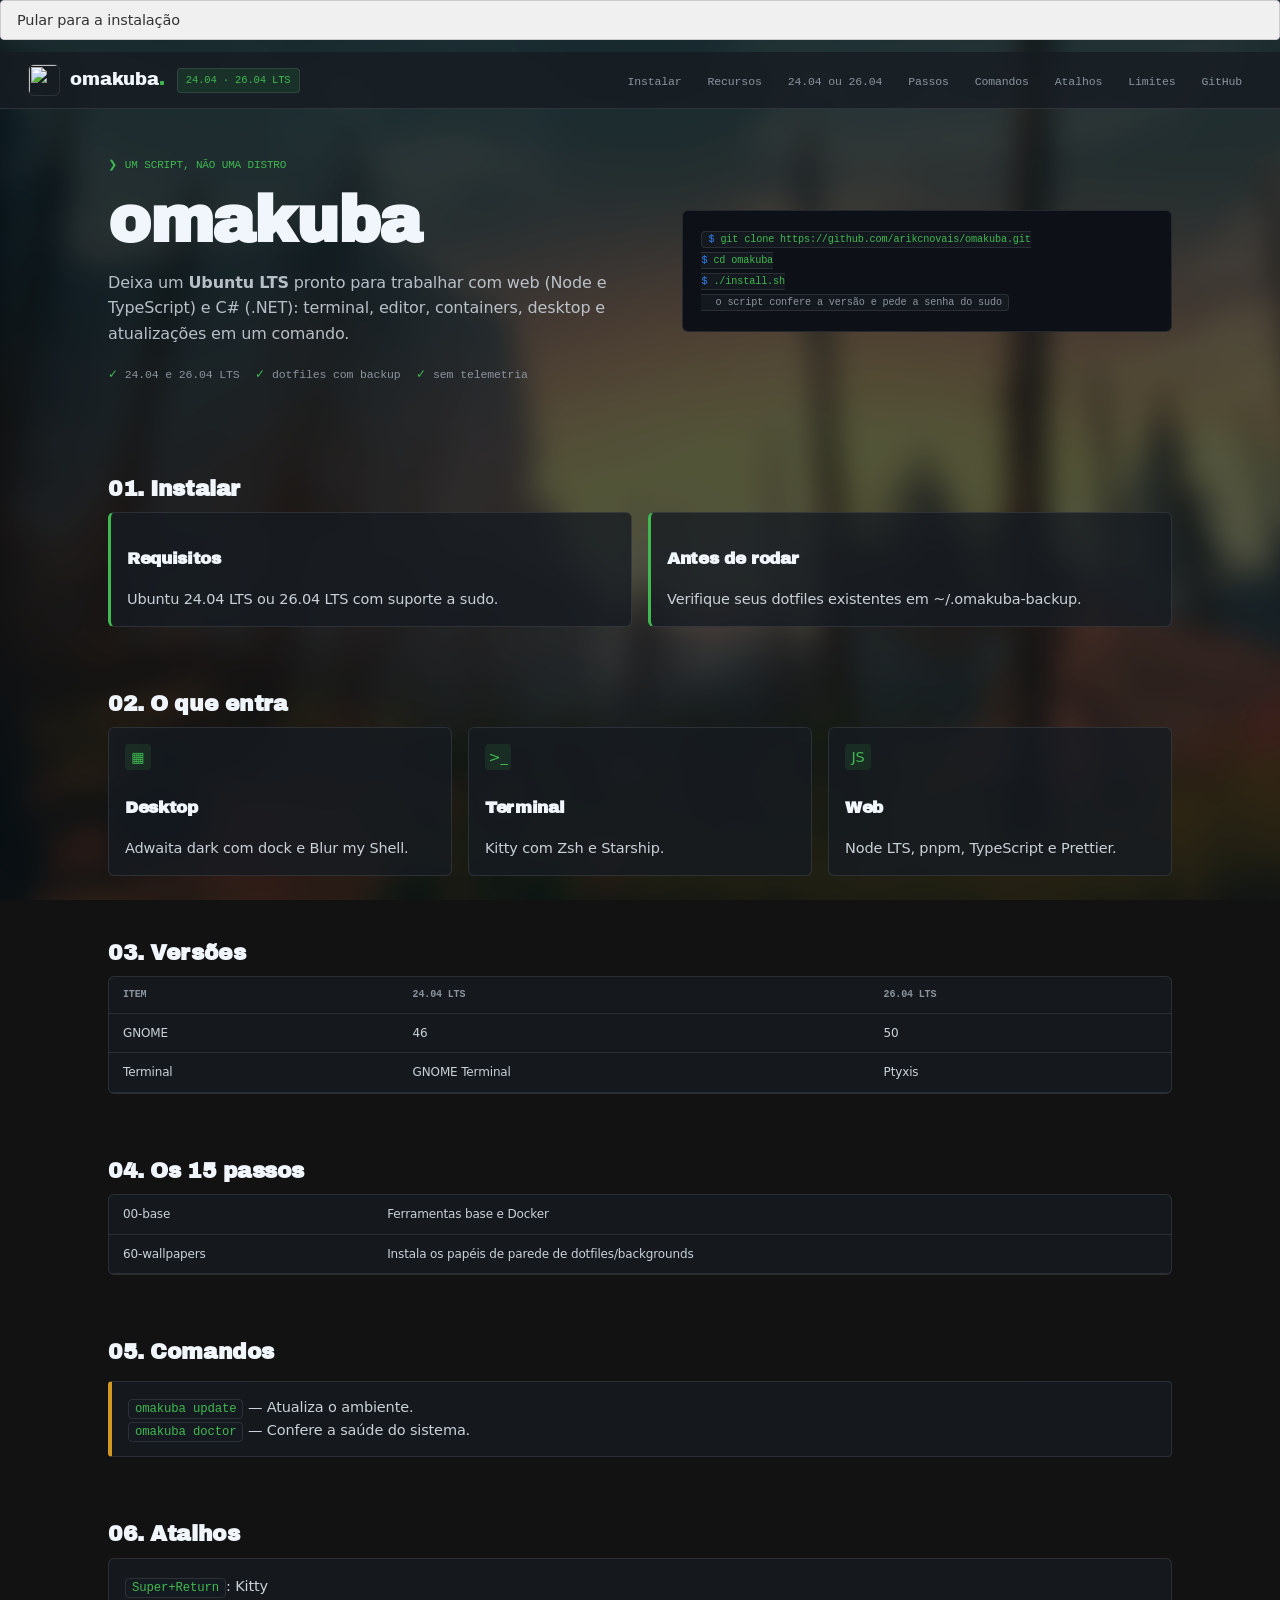
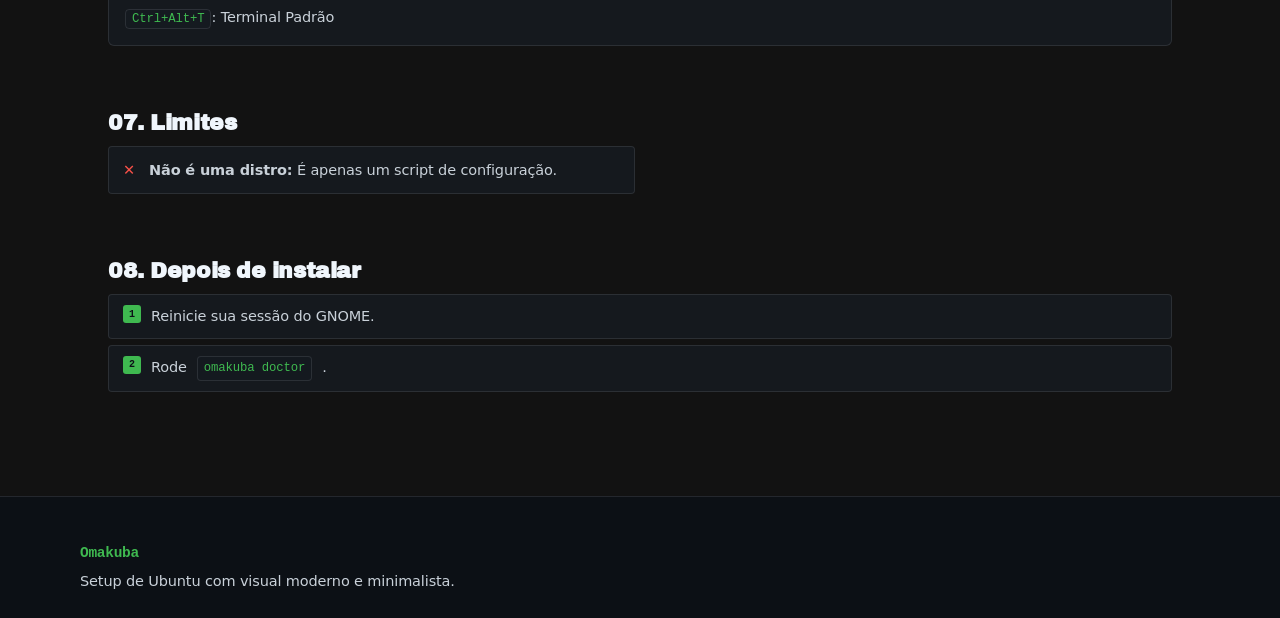
==== commit 1459ce2f: "change: change website styling" ====
--- a/index.html
+++ b/index.html
@@ -4,17 +4,9 @@
 <meta charset="utf-8">
 <meta name="viewport" content="width=device-width, initial-scale=1">
 <title>Omakuba — Ubuntu 24.04 e 26.04 LTS pronto para trabalhar</title>
-<meta name="description" content="Omakuba é um script de setup para Ubuntu 24.04 e 26.04 LTS: terminal, desktop, Node, .NET, containers e atualizações em um comando, sem trocar o sistema por uma imagem imutável.">
+<meta name="description" content="Omakuba é um script de setup para Ubuntu 24.04 e 26.04 LTS.">
 <meta name="author" content="arikcnovais">
-<meta name="theme-color" content="#7FD066">
-<meta name="color-scheme" content="light dark">
-<meta name="referrer" content="no-referrer">
-<meta http-equiv="Content-Security-Policy" content="default-src 'none'; script-src 'self'; style-src 'self'; font-src 'self'; img-src 'self'; connect-src 'none'; base-uri 'none'; form-action 'none'; object-src 'none'; upgrade-insecure-requests; require-trusted-types-for 'script'; trusted-types 'none'">
-
-<meta property="og:type" content="website">
-<meta property="og:title" content="Omakuba — Ubuntu 24.04 e 26.04 LTS pronto para trabalhar">
-<meta property="og:description" content="Um comando e o ambiente está pronto: terminal, desktop, Node, .NET, containers e atualizações. APT, .deb e Flatpak continuam.">
-<meta property="og:locale" content="pt_BR">
+<meta name="theme-color" content="#3fb950">
 
 <link rel="icon" type="image/svg+xml" href="assets/omakuba.svg">
 <link rel="stylesheet" href="docs/assets/fonts.css">
@@ -24,12 +16,25 @@
 </head>
 <body>
 
+<!-- PLANO DE FUNDO DO SITE (BODY BACKGROUND ROTATIVO) -->
+<div class="global-bg-container" id="global-bg-container">
+  <div class="global-bg-slide active" style="background-image: url('dotfiles/backgrounds/Fire Forest.jpg');"></div>
+  <div class="global-bg-slide" style="background-image: url('dotfiles/backgrounds/bamboojaro.png');"></div>
+  <div class="global-bg-slide" style="background-image: url('dotfiles/backgrounds/devil thumb.jpeg');"></div>
+  <div class="global-bg-slide" style="background-image: url('dotfiles/backgrounds/forest.jpg');"></div>
+  <div class="global-bg-slide" style="background-image: url('dotfiles/backgrounds/green forest.jpg');"></div>
+  <div class="global-bg-slide" style="background-image: url('dotfiles/backgrounds/mountain.jpg');"></div>
+  <div class="global-bg-slide" style="background-image: url('dotfiles/backgrounds/watch tower.jpg');"></div>
+  <div class="global-bg-slide" style="background-image: url('dotfiles/backgrounds/zorin12.jpg');"></div>
+</div>
+<div class="global-bg-overlay"></div>
+
 <a class="skip-link" href="#instalar">Pular para a instalação</a>
 
 <header class="app-header omakuba">
   <div class="header-left">
     <a class="brand" href="#top">
-      <img src="assets/omakuba.svg" alt="" width="34" height="34">
+      <img src="assets/omakuba.svg" alt="" width="32" height="32">
       <span>omakuba<span class="dot">.</span></span>
     </a>
     <span class="pill">24.04 · 26.04 LTS</span>
@@ -37,7 +42,7 @@
 
   <div class="header-right">
     <nav aria-label="Seções">
-      <ul class="nav-links" id="nav-links">
+      <ul class="nav-links">
         <li><a href="#instalar">Instalar</a></li>
         <li><a href="#recursos">Recursos</a></li>
         <li><a href="#versoes">24.04 ou 26.04</a></li>
@@ -48,529 +53,137 @@
         <li><a href="https://github.com/arikcnovais/omakuba" target="_blank" rel="noopener noreferrer">GitHub</a></li>
       </ul>
     </nav>
-    <button class="btn btn-sm nav-toggle" id="nav-toggle" type="button" aria-expanded="false" aria-controls="nav-links">Menu</button>
-    <button class="btn btn-sm" id="theme-toggle" type="button">Tema: auto</button>
   </div>
 </header>
 
 <main id="top">
 
-  <!-- ===== Hero ====================================================== -->
-  <section class="hero" aria-labelledby="hero-title">
+  <!-- Hero -->
+  <section class="hero">
     <div>
       <p class="eyebrow">um script, não uma distro</p>
-      <h1 id="hero-title">omakuba</h1>
+      <h1>omakuba</h1>
       <p class="hero-sub">
         Deixa um <strong>Ubuntu LTS</strong> pronto para trabalhar com web
         (Node e TypeScript) e C# (.NET): terminal, editor, containers, desktop
-        e atualizações em um comando. O APT, os <code>.deb</code> e o Flatpak
-        continuam normais — nada de virar imagem imutável.
+        e atualizações em um comando.
       </p>
-      <div class="hero-actions">
-        <a class="btn btn-primary" href="#instalar">Como instalar</a>
-        <a class="btn" href="#recursos">Ver as features</a>
-        <a class="btn" href="https://github.com/arikcnovais/omakuba" target="_blank" rel="noopener noreferrer">Código no GitHub</a>
-      </div>
       <ul class="checks">
         <li>24.04 e 26.04 LTS</li>
-        <li>pode rodar mais de uma vez</li>
         <li>dotfiles com backup</li>
         <li>sem telemetria</li>
-        <li>MIT</li>
       </ul>
     </div>
 
     <div>
       <div class="terminal-wrap">
-        <button class="btn btn-sm copy-btn" type="button" data-copy="#cmd-install">Copiar</button>
-        <pre class="terminal" id="cmd-install"><code><span class="line">git clone https://github.com/arikcnovais/omakuba.git</span>
+        <pre class="terminal"><code><span class="line">git clone https://github.com/arikcnovais/omakuba.git</span>
 <span class="line">cd omakuba</span>
 <span class="line">./install.sh</span>
-<span class="out">o script confere a versão e pede a senha do sudo</span>
-</code></pre>
-      </div>
-      <p class="hint">Rode como o seu usuário, não com <code>sudo</code> na frente do comando. O script pede a senha quando precisa.</p>
-    </div>
-  </section>
-
-  <!-- ===== 01 Instalar ============================================== -->
-  <section id="instalar" aria-labelledby="instalar-title">
-    <div class="section-heading">
-      <div>
-        <span class="num">01</span>
-        <h2 id="instalar-title">Instalar</h2>
-      </div>
-      <p class="sub">Três comandos, quinze passos, um resumo no fim</p>
-    </div>
-
-    <p class="lead">
-      O instalador é um shell script. Ele confere se você está no Ubuntu
-      <strong>24.04</strong> ou <strong>26.04 LTS</strong> antes de mexer em
-      qualquer coisa; em outra versão, ele avisa e para. Cada passo verifica o
-      que já existe, então rodar de novo não duplica nem quebra o que está
-      feito.
-    </p>
-
+<span class="out">o script confere a versão e pede a senha do sudo</span></code></pre>
+      </div>
+    </div>
+  </section>
+
+  <!-- 01 Instalar -->
+  <section id="instalar">
+    <h2>01. Instalar</h2>
     <div class="grid-2">
       <div class="card green">
         <h3>Requisitos</h3>
-        <ul>
-          <li>Ubuntu 24.04 LTS (GNOME 46) ou 26.04 LTS (GNOME 50)</li>
-          <li>sua conta com <code>sudo</code> — a senha é pedida uma vez</li>
-          <li>internet: APT, Flatpak, Homebrew, npm e downloads do GitHub</li>
-          <li>x86_64 ou arm64 (um download de terceiro avisa se não houver build para a sua arquitetura)</li>
-        </ul>
-        <p class="why">Espaço em disco não é fixo: depende dos Flatpaks, do SDK do .NET e do Homebrew que você instalar. Reserve alguns GB.</p>
-      </div>
-
+        <p>Ubuntu 24.04 LTS ou 26.04 LTS com suporte a sudo.</p>
+      </div>
       <div class="card green">
         <h3>Antes de rodar</h3>
-        <ul>
-          <li>leia a lista de passos com <code>./install.sh --list</code></li>
-          <li>se já tem dotfiles, eles vão para <code>~/.omakuba-backup-&lt;data&gt;/</code></li>
-          <li>um passo que falha não derruba os outros: o resumo sai no final</li>
-          <li><code>./install.sh 90-dotfiles</code> é o único que roda sem sudo</li>
-        </ul>
-        <p class="why">É um script que mexe no sistema. Rodar em uma máquina que você não pode reinstalar é decisão sua, não do script.</p>
-      </div>
-    </div>
-
-    <div class="table-scroll mt-3">
-      <table>
-        <caption>Flags e variáveis de ambiente</caption>
-        <thead>
-          <tr>
-            <th scope="col">Comando</th>
-            <th scope="col">O que faz</th>
-          </tr>
-        </thead>
-        <tbody>
-          <tr><td><code>./install.sh</code></td><td>roda todos os passos, na ordem</td></tr>
-          <tr><td><code>./install.sh --list</code></td><td>só lista os passos da versão do seu Ubuntu</td></tr>
-          <tr><td><code>./install.sh 50-gnome</code></td><td>roda um passo específico (serve para refazer só ele)</td></tr>
-          <tr><td><code>OMAKUBA_FORCE=1 ./install.sh</code></td><td>insiste em outra versão do Ubuntu, por sua conta e risco</td></tr>
-          <tr><td><code>OMAKUBA_DX=1 ./install.sh 80-dx</code></td><td>camada DX: Podman, Distrobox, virt-manager, Incus, Cockpit e Kubernetes</td></tr>
-          <tr><td><code>OMAKUBA_FULL_FLATPAKS=1 ./install.sh 70-flatpaks</code></td><td>instala também o conjunto completo do GNOME em Flatpak (Firefox, Thunderbird…)</td></tr>
-          <tr><td><code>OMAKUBA_TAILSCALE=1 ./install.sh 75-cli</code></td><td>inclui o Tailscale no pacote de linha de comando</td></tr>
-          <tr><td><code>OMAKUBA_WALLPAPER=/caminho/img ./install.sh 60-wallpapers</code></td><td>aplica um wallpaper na hora, em vez de deixar o seu</td></tr>
-          <tr><td><code>OMAKUBA_BRAND_NAME="Minha Distro" ./install.sh 15-branding</code></td><td>troca o nome que aparece no <code>os-release</code>, no logo e no fastfetch</td></tr>
-          <tr><td><code>OMAKUBA_VERBOSE=1 ./install.sh</code></td><td>mostra avisos detalhados, inclusive chaves de gsettings que não existem na sua versão</td></tr>
-        </tbody>
-      </table>
-    </div>
-
-    <div class="notice">
-      <strong>O script não é root e não deve ser chamado com sudo.</strong>
-      Ele usa <code>sudo</code> nos passos que precisam. O <code>90-dotfiles</code>
-      roda como você e só toca no seu home. Se algo der errado, o backup do que
-      existia está em <code>~/.omakuba-backup-&lt;data&gt;/</code>, e o
-      <code>/usr/lib/os-release</code> original nunca é sobrescrito.
-    </div>
-  </section>
-
-  <!-- ===== 02 Recursos ============================================== -->
-  <section id="recursos" aria-labelledby="recursos-title">
-    <div class="section-heading">
-      <div>
-        <span class="num">02</span>
-        <h2 id="recursos-title">O que entra</h2>
-      </div>
-      <p class="sub">Por camada, sem item decorativo</p>
-    </div>
-
-    <p class="lead">
-      O critério é simples: se você não usa na primeira semana, não entra.
-      Tudo abaixo é configurado pelo script e conferível com
-      <code>omakuba doctor</code>.
-    </p>
-
+        <p>Verifique seus dotfiles existentes em ~/.omakuba-backup.</p>
+      </div>
+    </div>
+  </section>
+
+  <!-- 02 Recursos -->
+  <section id="recursos">
+    <h2>02. O que entra</h2>
     <div class="grid-3">
       <div class="card">
-        <div class="icon" aria-hidden="true">▦</div>
+        <div class="icon">▦</div>
         <h3>Desktop</h3>
-        <ul>
-          <li>Adwaita dark, acento slate</li>
-          <li>dock do Ubuntu na lateral, com Blur my Shell e lixeira</li>
-          <li>5 workspaces fixos e atalhos</li>
-          <li>relógio com dia da semana, desktop sem ícones</li>
-        </ul>
-        <p class="why">O jeito do Bluefin no GNOME, sem trocar a base do Ubuntu.</p>
-      </div>
-
+        <p>Adwaita dark com dock e Blur my Shell.</p>
+      </div>
       <div class="card">
-        <div class="icon" aria-hidden="true">&gt;_</div>
+        <div class="icon">&gt;_</div>
         <h3>Terminal</h3>
-        <ul>
-          <li>Kitty no <code>Super+Return</code>, paleta Breath</li>
-          <li>Zsh, Starship, autosuggestions e highlighting</li>
-          <li>tmux com histórico de 50 mil linhas</li>
-          <li>Ptyxis como terminal padrão no 26.04</li>
-        </ul>
-        <p class="why">É onde o trabalho acontece; por isso vem antes do resto.</p>
-      </div>
-
+        <p>Kitty com Zsh e Starship.</p>
+      </div>
       <div class="card">
-        <div class="icon" aria-hidden="true">JS</div>
+        <div class="icon">JS</div>
         <h3>Web</h3>
-        <ul>
-          <li>nvm com Node LTS</li>
-          <li>pnpm, yarn, TypeScript e Prettier</li>
-          <li>VS Code com ESLint, Prettier e EditorConfig</li>
-          <li>settings com format on save e telemetria off</li>
-        </ul>
-        <p class="why">Ambiente de front e back pronto sem <code>nvm install</code> na mão.</p>
-      </div>
-
-      <div class="card">
-        <div class="icon" aria-hidden="true">C#</div>
-        <h3>C# e .NET</h3>
-        <ul>
-          <li>.NET SDK 10 no 26.04 (repositório oficial)</li>
-          <li>SDK 8 quando o repositório da sua versão oferece</li>
-          <li>dotnet-ef e CSharpier</li>
-          <li>VS Code com C# e C# Dev Kit</li>
-        </ul>
-        <p class="why">Se você precisa do SDK 8 no 26.04, o caminho é o feed da Microsoft.</p>
-      </div>
-
-      <div class="card">
-        <div class="icon" aria-hidden="true">◫</div>
-        <h3>Containers</h3>
-        <ul>
-          <li>Docker com o seu usuário no grupo, sem sudo</li>
-          <li>DX opcional: Podman e Distrobox</li>
-          <li>DX opcional: virt-manager, Incus e Cockpit</li>
-          <li>DX opcional: ferramentas de Kubernetes e CNCF</li>
-        </ul>
-        <p class="why">Digitar sudo quarenta vezes por dia não é fluxo de trabalho.</p>
-      </div>
-
-      <div class="card">
-        <div class="icon" aria-hidden="true">$_</div>
-        <h3>Linha de comando</h3>
-        <ul>
-          <li>Homebrew com mise, chezmoi, topgrade, dysk e podman-tui</li>
-          <li>APT com bat, eza, fd, ripgrep, fzf, gh, zoxide, direnv</li>
-          <li>tealdeer, trash-cli, yq, glow e uv</li>
-          <li>lazygit e tmux; o Git em si fica por sua conta</li>
-        </ul>
-        <p class="why">As ferramentas que substituem as antigas, sem caçar pacote a pacote.</p>
-      </div>
-
-      <div class="card">
-        <div class="icon" aria-hidden="true">◈</div>
-        <h3>Apps</h3>
-        <ul>
-          <li>Bazaar como a única loja gráfica</li>
-          <li>Flatseal, Extension Manager e Mission Center</li>
-          <li>Gradia, Pinta, Refine, DistroShelf, Ignition e Impression</li>
-          <li>Snap Store sai; <code>snapd</code> e o comando <code>snap</code> ficam</li>
-        </ul>
-        <p class="why">Uma loja só evita o menu com o mesmo app três vezes.</p>
-      </div>
-
-      <div class="card">
-        <div class="icon" aria-hidden="true">↻</div>
-        <h3>Atualizações</h3>
-        <ul>
-          <li><code>omakuba update</code> na mão</li>
-          <li>timer semanal para Flatpak e Homebrew, sem sudo</li>
-          <li>extensões do VS Code também entram</li>
-          <li>APT fica com o <code>unattended-upgrades</code> do Ubuntu</li>
-        </ul>
-        <p class="why">Atualizar não deveria ser um projeto recorrente.</p>
-      </div>
-
-      <div class="card">
-        <div class="icon" aria-hidden="true">◆</div>
-        <h3>Identidade</h3>
-        <ul>
-          <li><code>/etc/os-release</code> com o nome Omakuba</li>
-          <li>logo no <code>/usr/share/pixmaps</code></li>
-          <li>fastfetch com o layout e as cores do Bluefin</li>
-          <li>sorteio de logo e acento seguindo o GNOME</li>
-        </ul>
-        <p class="why">O sistema se apresenta como Omakuba sem deixar de ser Ubuntu por dentro.</p>
-      </div>
-    </div>
-
-    <h3 class="subhead">Extensões do GNOME</h3>
-    <div class="table-scroll">
-      <table>
-        <caption>O conjunto do Bluefin, mais o que faz sentido em cada versão</caption>
-        <thead>
-          <tr>
-            <th scope="col">Extensão</th>
-            <th scope="col">24.04</th>
-            <th scope="col">26.04</th>
-            <th scope="col">Para quê</th>
-          </tr>
-        </thead>
-        <tbody>
-          <tr><td>AppIndicator</td><td>sim</td><td>sim</td><td>ícones de bandeja</td></tr>
-          <tr><td>Dash to Dock</td><td>sim</td><td>sim</td><td>o dock do Ubuntu na lateral</td></tr>
-          <tr><td>Blur my Shell</td><td>sim</td><td>sim</td><td>blur na barra, no dock e na visão geral</td></tr>
-          <tr><td>Vitals</td><td>sim</td><td>sim</td><td>CPU, memória, disco e rede na barra</td></tr>
-          <tr><td>Caffeine</td><td>sim</td><td>sim</td><td>a máquina não dorme em build longo</td></tr>
-          <tr><td>GSConnect</td><td>sim</td><td>sim</td><td>integração com o KDE Connect no celular</td></tr>
-          <tr><td>Search Light</td><td>sim</td><td>sim</td><td>busca no meio da tela com <code>Super+Space</code></td></tr>
-          <tr><td>Logo Menu</td><td>sim</td><td>sim</td><td>menu do logo no canto</td></tr>
-          <tr><td>Custom Command Menu</td><td>sim</td><td>sim</td><td>lista de comandos rápidos na barra</td></tr>
-          <tr><td>Legacy Theme Auto Switcher</td><td>sim</td><td>sim</td><td>GTK3 alterna junto com o claro/escuro</td></tr>
-          <tr><td>Accent Icons</td><td>não</td><td>sim</td><td>pastas seguem a cor do acento (GNOME 47+)</td></tr>
-          <tr><td>Bazaar Companion</td><td>não</td><td>sim</td><td>abrir um Flatpak direto no Bazaar (GNOME 49+)</td></tr>
-          <tr><td>Forge</td><td>sim</td><td>não</td><td>tiling em árvore com gaps no estilo i3</td></tr>
-          <tr><td>Gradia Capture</td><td>não</td><td>não</td><td>sem build para o GNOME 46 nem 50; o app entra por Flatpak</td></tr>
-        </tbody>
-      </table>
-    </div>
-    <p class="hint">Sem reiniciar o shell: no Wayland as extensões só entram no ar depois de sair e entrar de novo.</p>
-  </section>
-
-  <!-- ===== 03 Versões ============================================== -->
-  <section id="versoes" aria-labelledby="versoes-title">
-    <div class="section-heading">
-      <div>
-        <span class="num">03</span>
-        <h2 id="versoes-title">24.04 ou 26.04?</h2>
-      </div>
-      <p class="sub">A mesma base, três diferenças que importam</p>
-    </div>
-
-    <p class="lead">
-      O objetivo é o mesmo nas duas versões. O que muda é o que o GNOME e os
-      repositórios do Ubuntu oferecem em cada uma — e o script se adapta em vez
-      de fingir que dá.
-    </p>
-
+        <p>Node LTS, pnpm, TypeScript e Prettier.</p>
+      </div>
+    </div>
+  </section>
+
+  <!-- 03 Versões -->
+  <section id="versoes">
+    <h2>03. Versões</h2>
     <div class="table-scroll">
       <table>
         <thead>
-          <tr>
-            <th scope="col">Item</th>
-            <th scope="col">Ubuntu 24.04 LTS</th>
-            <th scope="col">Ubuntu 26.04 LTS</th>
-          </tr>
+          <tr><th>Item</th><th>24.04 LTS</th><th>26.04 LTS</th></tr>
         </thead>
         <tbody>
           <tr><td>GNOME</td><td>46</td><td>50</td></tr>
-          <tr><td>Tiling</td><td>Forge com árvore, gaps de 8px e atalhos <code>Super+h/j/k/l</code></td><td>o tiling padrão do GNOME; o tiling-assistant do Ubuntu continua ligado</td></tr>
-          <tr><td>Terminal padrão</td><td>GNOME Terminal (com perfil e paleta Breath)</td><td>Ptyxis, com fonte, cursor e opacidade ajustados</td></tr>
-          <tr><td>.NET</td><td>SDK 10 e o 8 se estiver no repositório</td><td>SDK 10 no repositório oficial; o 8 não está lá</td></tr>
-          <tr><td>Search Light</td><td>extensions.gnome.org</td><td>branch principal do GitHub, por causa do GNOME 50</td></tr>
-          <tr><td>Favoritos do dock</td><td>Kitty</td><td>Ptyxis</td></tr>
+          <tr><td>Terminal</td><td>GNOME Terminal</td><td>Ptyxis</td></tr>
         </tbody>
       </table>
     </div>
-
-    <div class="notice">
-      <strong>Recomendação sem rodeio:</strong> se está começando agora, use
-      26.04 LTS. Se já está no 24.04 e o Forge é parte do seu fluxo, fique no
-      24.04 — não vale reinstalar só por causa do Omakuba.
-    </div>
-  </section>
-
-  <!-- ===== 04 Passos =============================================== -->
-  <section id="passos" aria-labelledby="passos-title">
-    <div class="section-heading">
-      <div>
-        <span class="num">04</span>
-        <h2 id="passos-title">Os 15 passos</h2>
-      </div>
-      <p class="sub">Rode todos ou um de cada vez</p>
-    </div>
-
-    <p class="lead">
-      Cada passo é um arquivo em <code>lib/</code> e pode ser chamado pelo nome.
-      Eles são independentes o bastante para você rodar só o que quer, e o
-      instalador mostra <code>[n/15]</code> para você saber onde está.
-    </p>
-
+  </section>
+
+  <!-- 04 Passos -->
+  <section id="passos">
+    <h2>04. Os 15 passos</h2>
     <div class="table-scroll">
       <table>
-        <thead>
-          <tr>
-            <th scope="col">Passo</th>
-            <th scope="col">O que faz</th>
-          </tr>
-        </thead>
         <tbody>
-          <tr><td class="step-name">00-base</td><td>ferramentas do dia a dia via APT, Docker, lazygit e os extras do Bluefin que existem no Ubuntu</td></tr>
-          <tr><td class="step-name">05-store</td><td>remove a Snap Store e o <code>ubuntu-software</code>; mantém o <code>snapd</code> e o comando <code>snap</code></td></tr>
-          <tr><td class="step-name">10-fonts</td><td>JetBrainsMono Nerd Font em <code>~/.local/share/fonts</code></td></tr>
-          <tr><td class="step-name">15-branding</td><td>o <code>/etc/os-release</code> com o nome configurável, o logo e o fastfetch</td></tr>
-          <tr><td class="step-name">20-terminal</td><td>Kitty, Zsh como shell padrão, Starship, plugins e o terminal do sistema (Ptyxis ou GNOME Terminal)</td></tr>
-          <tr><td class="step-name">30-dev</td><td>nvm, Node LTS, pnpm, yarn, .NET e as ferramentas do dotnet</td></tr>
-          <tr><td class="step-name">40-vscode</td><td>VS Code pelo repositório da Microsoft, extensões e merge das settings</td></tr>
-          <tr><td class="step-name">50-gnome</td><td>extensões, dock, Adwaita, adw-gtk3, tema automático e os ajustes de gsettings</td></tr>
-          <tr><td class="step-name">60-wallpapers</td><td>instala e registra os wallpapers de <code>dotfiles/backgrounds/</code></td></tr>
-          <tr><td class="step-name">65-bluefin-wallpapers</td><td>baixa e registra os wallpapers do Bluefin e da Universal Blue</td></tr>
-          <tr><td class="step-name">70-flatpaks</td><td>Flathub, Bazaar, Flatseal, Mission Center, Gradia e os outros apps do Bluefin</td></tr>
-          <tr><td class="step-name">75-cli</td><td>Homebrew e o pacote de ferramentas de linha de comando</td></tr>
-          <tr><td class="step-name">80-dx</td><td>camada DX: containers, VMs e Kubernetes. Só roda com <code>OMAKUBA_DX=1</code></td></tr>
-          <tr><td class="step-name">85-updates</td><td>o comando <code>omakuba</code> e o timer semanal de atualizações</td></tr>
-          <tr><td class="step-name">90-dotfiles</td><td>copia os dotfiles, com backup do que já existia. É o único que não usa sudo</td></tr>
+          <tr><td>00-base</td><td>Ferramentas base e Docker</td></tr>
+          <tr><td>60-wallpapers</td><td>Instala os papéis de parede de dotfiles/backgrounds</td></tr>
         </tbody>
       </table>
     </div>
   </section>
 
-  <!-- ===== 05 Comandos ============================================= -->
-  <section id="comandos" aria-labelledby="comandos-title">
-    <div class="section-heading">
-      <div>
-        <span class="num">05</span>
-        <h2 id="comandos-title">Comandos</h2>
-      </div>
-      <p class="sub">Um comando para o dia a dia, não dez aliases</p>
-    </div>
-
-    <p class="lead">
-      O passo <code>85-updates</code> instala o <code>omakuba</code> em
-      <code>~/.local/bin</code> e liga o timer semanal. Ele é o mesmo comando
-      que roda no timer e o mesmo que você digita na mão.
-    </p>
-
-    <div class="grid-2">
-      <div class="terminal-wrap">
-        <button class="btn btn-sm copy-btn" type="button" data-copy="#cmd-usage">Copiar</button>
-        <pre class="terminal" id="cmd-usage"><code><span class="line">omakuba update</span>
-<span class="out">Flatpak, Homebrew e extensões do VS Code</span>
-<span class="line">omakuba update --system</span>
-<span class="out">o mesmo, e também o APT, com sudo</span>
-<span class="line">omakuba doctor</span>
-<span class="out">versões e estado do ambiente</span>
-<span class="line">omakuba dock status</span>
-<span class="out">o dock está ligado?</span>
-</code></pre>
-      </div>
-
-      <div class="table-scroll">
-        <table>
-          <thead>
-            <tr>
-              <th scope="col">Comando</th>
-              <th scope="col">O que faz</th>
-            </tr>
-          </thead>
-          <tbody>
-            <tr><td><code>omakuba update</code></td><td>Flatpak e Homebrew do seu usuário, sem sudo</td></tr>
-            <tr><td><code>omakuba update --system</code></td><td>inclui <code>apt update</code>, <code>upgrade</code> e <code>autoremove</code></td></tr>
-            <tr><td><code>omakuba doctor</code></td><td>mostra versões e o que entrou ou ficou de fora</td></tr>
-            <tr><td><code>omakuba dock on|off|status</code></td><td>liga, desliga ou consulta o dock</td></tr>
-            <tr><td><code>omakuba store</code></td><td>abre o Bazaar</td></tr>
-            <tr><td><code>omakuba fetch</code></td><td>fastfetch com a cara do Omakuba</td></tr>
-          </tbody>
-        </table>
-      </div>
-    </div>
-    <p class="hint">O timer não usa sudo. Quem cuida das atualizações de segurança do sistema é o <code>unattended-upgrades</code> do Ubuntu, que já vem ligado.</p>
-  </section>
-
-  <!-- ===== 06 Atalhos ============================================== -->
-  <section id="atalhos" aria-labelledby="atalhos-title">
-    <div class="section-heading">
-      <div>
-        <span class="num">06</span>
-        <h2 id="atalhos-title">Atalhos</h2>
-      </div>
-      <p class="sub">Válidos nas duas versões</p>
-    </div>
-
-    <div class="grid-2">
-      <div class="table-scroll">
-        <table>
-          <thead>
-            <tr>
-              <th scope="col">Atalho</th>
-              <th scope="col">O que faz</th>
-            </tr>
-          </thead>
-          <tbody>
-            <tr><td><code>Super+Return</code></td><td>abre o Kitty</td></tr>
-            <tr><td><code>Ctrl+Alt+T</code></td><td>abre o terminal do sistema</td></tr>
-            <tr><td><code>Super+E</code></td><td>abre o Nautilus numa janela nova</td></tr>
-            <tr><td><code>Ctrl+Shift+Esc</code></td><td>abre o Mission Center</td></tr>
-            <tr><td><code>Super+Space</code></td><td>abre o Search Light</td></tr>
-            <tr><td><code>Super+1..5</code></td><td>troca de workspace</td></tr>
-            <tr><td><code>Super+Shift+1..5</code></td><td>manda a janela para outro workspace</td></tr>
-            <tr><td><code>Super+D</code></td><td>mostra o desktop</td></tr>
-            <tr><td><code>Super+Tab</code> / <code>Alt+Tab</code></td><td>troca de aplicativo / de janela</td></tr>
-            <tr><td><code>Super+Down</code></td><td>desmaximiza a janela</td></tr>
-          </tbody>
-        </table>
-      </div>
-
-      <div class="table-scroll">
-        <table>
-          <caption>Só no 24.04, com o Forge</caption>
-          <thead>
-            <tr>
-              <th scope="col">Atalho</th>
-              <th scope="col">O que faz</th>
-            </tr>
-          </thead>
-          <tbody>
-            <tr><td><code>Super+h/j/k/l</code></td><td>foca a janela da esquerda, de baixo, de cima ou da direita</td></tr>
-            <tr><td><code>Super+Shift+h/j/k/l</code></td><td>move a janela nessa direção</td></tr>
-            <tr><td><code>Super+Alt+h/l</code></td><td>redimensiona</td></tr>
-          </tbody>
-        </table>
-        <p class="hint">Quer o tiling-assistant do Ubuntu de volta no 24.04? <code>gnome-extensions enable tiling-assistant@ubuntu.com</code></p>
-      </div>
-    </div>
-  </section>
-
-  <!-- ===== 07 Limites ============================================== -->
-  <section id="limites" aria-labelledby="limites-title">
-    <div class="section-heading">
-      <div>
-        <span class="num">07</span>
-        <h2 id="limites-title">O que ele não faz</h2>
-      </div>
-      <p class="sub">A parte que costuma ficar de fora da página inicial</p>
-    </div>
-
-    <p class="lead">
-      Ser honesto sobre o limite é mais útil do que prometer o mundo. Se algum
-      destes itens for decisivo para você, o Omakuba não é a ferramenta certa —
-      e tudo bem.
-    </p>
-
+  <!-- 05 Comandos -->
+  <section id="comandos">
+    <h2>05. Comandos</h2>
+    <div class="notice">
+      <code>omakuba update</code> — Atualiza o ambiente.<br>
+      <code>omakuba doctor</code> — Confere a saúde do sistema.
+    </div>
+  </section>
+
+  <!-- 06 Atalhos -->
+  <section id="atalhos">
+    <h2>06. Atalhos</h2>
+    <div class="card">
+      <p><code>Super+Return</code>: Kitty</p>
+      <p><code>Ctrl+Alt+T</code>: Terminal Padrão</p>
+    </div>
+  </section>
+
+  <!-- 07 Limites -->
+  <section id="limites">
+    <h2>07. Limites</h2>
     <ul class="limits">
-      <li><strong>Não é uma distro.</strong> É um script que configura um Ubuntu existente. Não há imagem, ISO nem atualização atômica.</li>
-      <li><strong>Não instala tiling no 26.04.</strong> O Forge não acompanhou o GNOME 50; lá vale o tiling do próprio GNOME.</li>
-      <li><strong>Não configura o Git.</strong> Nome, e-mail, branch padrão e aliases são pessoais. O setup entrega lazygit e tmux, só.</li>
-      <li><strong>Não aplica wallpaper.</strong> Instala e registra os seus e os do Bluefin; o que está em uso continua.</li>
-      <li><strong>Não tem build para o Gradia Capture.</strong> A extensão não existe para o GNOME 46 nem 50; o app entra por Flatpak.</li>
-      <li><strong>Não roda em qualquer Ubuntu.</strong> Fora do 24.04 e 26.04 ele para — a não ser que você use <code>OMAKUBA_FORCE=1</code>.</li>
-      <li><strong>Não tem conta, nuvem ou telemetria.</strong> Nada sai da sua máquina, e não há backend para configurar.</li>
-      <li><strong>Não substitui backup.</strong> O script guarda o que sobrescreve, mas decisão e cópia de segurança continuam sendo suas.</li>
+      <li><strong>Não é uma distro:</strong> É apenas um script de configuração.</li>
     </ul>
   </section>
 
-  <!-- ===== 08 Depois ============================================= -->
-  <section id="depois" aria-labelledby="depois-title">
-    <div class="section-heading">
-      <div>
-        <span class="num">08</span>
-        <h2 id="depois-title">Depois de instalar</h2>
-      </div>
-      <p class="sub">Quatro coisas e o ambiente está no ponto</p>
-    </div>
-
+  <!-- 08 Depois -->
+  <section id="depois">
+    <h2>08. Depois de instalar</h2>
     <ol class="steps">
-      <li>Saia e entre de novo na sessão, para as extensões do GNOME carregarem.</li>
-      <li>Rode <code>omakuba doctor</code> e veja o que entrou e o que ficou de fora na sua máquina.</li>
-      <li>Configure o Git, que o Omakuba não mexe: <code>git config --global user.name "Seu Nome"</code> e <code>git config --global user.email "voce@exemplo.com"</code>.</li>
-      <li>Coloque suas imagens em <code>dotfiles/backgrounds/</code> e rode <code>./install.sh 60-wallpapers</code>; o padrão é o Sunrise da Universal Blue, vindo do passo <code>65</code>.</li>
+      <li>Reinicie sua sessão do GNOME.</li>
+      <li>Rode <code>omakuba doctor</code>.</li>
     </ol>
-
-    <div class="notice">
-      <strong>Na primeira vez</strong>, o Flatpak e o Homebrew podem baixar
-      runtimes e fórmulas. Isso é normal e só acontece uma vez. Se um download
-      falhar, rode o passo de novo — ele confere o que já está feito.
-    </div>
   </section>
 
 </main>
@@ -579,26 +192,8 @@
   <div class="footer-inner">
     <div>
       <h4>Omakuba</h4>
-      <p>Um setup de Ubuntu feito por hobby, para web e C#. Código próprio, MIT, sem empresa e sem telemetria. A ideia de "um comando e o ambiente está pronto" veio do Omakub, mas o código aqui é outro.</p>
-    </div>
-    <div>
-      <h4>Projeto</h4>
-      <a href="https://github.com/arikcnovais/omakuba" target="_blank" rel="noopener noreferrer">Código e README</a>
-      <a href="https://github.com/arikcnovais/omakuba/blob/main/DOTFILES.md" target="_blank" rel="noopener noreferrer">Dotfiles</a>
-      <a href="https://github.com/arikcnovais/omakuba/issues" target="_blank" rel="noopener noreferrer">Issues</a>
-      <a href="https://github.com/arikcnovais/omakuba/blob/main/LICENSE" target="_blank" rel="noopener noreferrer">Licença MIT</a>
-    </div>
-    <div>
-      <h4>Float Labs</h4>
-      <a href="https://float-labs-devel.github.io/website/" target="_blank" rel="noopener noreferrer">O laboratório</a>
-      <a href="https://github.com/arikcnovais/float-suite" target="_blank" rel="noopener noreferrer">Float Suite</a>
-      <a href="https://projectbluefin.io/" target="_blank" rel="noopener noreferrer">Bluefin</a>
-      <a href="https://universal-blue.org/" target="_blank" rel="noopener noreferrer">Universal Blue</a>
-    </div>
-  </div>
-  <div class="footer-bottom">
-    <p>MIT © 2026 arikcnovais. As extensões, os wallpapers e o tema têm licença própria, de quem os fez.</p>
-    <p>Não afiliado ao Ubuntu, à Canonical, ao Fedora, à Universal Blue, ao Bluefin ou ao Omakub. Créditos: Omakub pela ideia, Bluefin e Universal Blue pelo desktop e artwork, Manjaro pela paleta Breath.</p>
+      <p>Setup de Ubuntu com visual moderno e minimalista.</p>
+    </div>
   </div>
 </footer>
 
--- a/docs/assets/float.css
+++ b/docs/assets/float.css
@@ -1,449 +1,155 @@
-/* float.css: o sistema de design da Float Suite, compartilhado com o site do Float Labs.
-   Copiado de float-suite/shared/float.css (MIT, Float Suite / Arik Closs Novais).
-   Tokens do elementary, bordas de 1px, sombras suaves e o tema escuro em
-   [data-theme="dark"]. O site do Omakuba usa só os tokens, os botões, os cards
-   e as tabelas; o resto fica aqui para quem construir a próxima coisa. */
 /* =========================================================================
-   FLOAT SUITE: Shared Design System (elementary-CSS based)
-   Reskin over the elementary OS design language. All class names/ids preserved
-   so existing app DOM + float.js keep working.
-   Load order in pages: shared/fonts.css -> shared/float.css ->
-   shared/elementary/css/elementary.css  (elements, icons, forms)
+   FLOAT SUITE: Shared Design System (Bluefin & Hobbyist Modernized)
+   Tokens refinados, vidro/blur dinâmico com suporte a baixo desempenho,
+   tipografia focada em desenvolvedor e elementos nítidos.
    ========================================================================= */
 
-/* ----- Design tokens (elementary palette) ------------------------------- */
-:root{
-  /* Surfaces */
-  --c-bg:#EDECEA;
-  --c-surface:#FFFFFF;
-  --c-surface2:#F5F4F2;
-  --c-panel:#E3E2DF;
-  --c-text:#2C2C2C;
-  --c-border:#A9A9A9;
-  --c-border-strong:#7C7C7C;
-  --c-muted:#6B6B6B;
+/* ----- Design Tokens -------------------------------------------------- */
+:root {
+  /* Cores de Superfície & Vidro */
+  --c-bg: #0d1117;
+  --c-surface: #161b22;
+  --c-surface2: #21262d;
+  --c-panel: #161b22;
+  --c-text: #c9d1d9;
+  --c-border: rgba(240, 246, 252, 0.1);
+  --c-border-strong: rgba(240, 246, 252, 0.2);
+  --c-muted: #8b949e;
 
-  /* Elementary accent */
-  --c-primary:#47A8E9;
-  --c-pink:#F272B6;
-  --c-blue:#47A8E9;
-  --c-accent:#2CA7F8;
-  --c-green:#5BBF3F;
-  --c-orange:#F9A54A;
-  --c-red:#E1605B;
-  --c-purple:#9A5AE9;
-  --c-yellow:#FACC15;
+  /* Bluefin & Omakuba Accent Palette */
+  --c-primary: #2f81f7;
+  --c-pink: #f778ba;
+  --c-blue: #2f81f7;
+  --c-accent: #3fb950;
+  --c-green: #3fb950;
+  --c-orange: #d29922;
+  --c-red: #f85149;
+  --c-purple: #a371f7;
+  --c-yellow: #e3b341;
 
-  /* Status colors */
-  --c-success:#5BBF3F;
-  --c-danger:#E1605B;
-  --c-warn:#F9A54A;
-  --c-info:#47A8E9;
+  /* Cores de Status */
+  --c-success: #3fb950;
+  --c-danger: #f85149;
+  --c-warn: #d29922;
+  --c-info: #58a6ff;
 
-  /* Lines & shadows (soft elementary) */
-  --bw:1px;
-  --bw-sm:1px;
-  --shadow:0 2px 8px rgba(0,0,0,.12);
-  --shadow-sm:0 1px 4px rgba(0,0,0,.10);
-  --shadow-lg:0 8px 24px rgba(0,0,0,.18);
-  --shadow-hover:0 5px 14px rgba(0,0,0,.20);
-  --shadow-active:inset 0 2px 4px rgba(0,0,0,.12);
+  /* Elevação e Bordas */
+  --bw: 1px;
+  --bw-sm: 1px;
+  --shadow: 0 4px 16px rgba(1, 4, 9, 0.4);
+  --shadow-sm: 0 2px 6px rgba(1, 4, 9, 0.3);
+  --shadow-lg: 0 12px 32px rgba(1, 4, 9, 0.6);
+  --shadow-hover: 0 8px 20px rgba(1, 4, 9, 0.5);
+  --shadow-active: inset 0 2px 4px rgba(0, 0, 0, 0.4);
 
-  /* Typography */
-  --font-head:'Open Sans',sans-serif;
-  --font-ui:'Open Sans',sans-serif;
-  --font-body:'Open Sans',sans-serif;
-  --font-mono:'Inconsolata', monospace;
+  /* Tipografia do Desenvolvedor */
+  --font-head: 'Archivo Black', 'JetBrains Mono', 'Fira Code', sans-serif;
+  --font-ui: 'Inter', system-ui, -apple-system, sans-serif;
+  --font-body: 'Inter', system-ui, -apple-system, sans-serif;
+  --font-mono: 'JetBrains Mono', 'Fira Code', monospace;
 
-  /* Layout */
-  --header-h:52px;
-  --menu-h:32px;
-  --sidebar-w:260px;
-  --right-w:240px;
-  --bottom-h:180px;
+  /* Layout & Motion */
+  --header-h: 52px;
+  --menu-h: 32px;
+  --sidebar-w: 260px;
+  --right-w: 240px;
+  --bottom-h: 180px;
 
-  /* Motion */
-  --theme-transition:background-color .18s ease, color .18s ease;
-  --grain-opacity:0;
-  --radius:3px;
-
-  --c-glass:rgba(255,255,255,.94);
-}
-[data-theme="dark"]{
-  --c-bg:#2B2C2E;
-  --c-surface:#36363A;
-  --c-surface2:#3F4043;
-  --c-panel:#252529;
-  --c-text:#ECECEC;
-  --c-border:#5C5C60;
-  --c-border-strong:#7A7A7E;
-  --c-muted:#B0B0B4;
-
-  --c-primary:#5BC0F0;
-  --c-pink:#F272B6;
-  --c-blue:#5BC0F0;
-  --c-accent:#4FAFDF;
-  --c-green:#7FD066;
-  --c-orange:#F9A54A;
-  --c-red:#F07A75;
-  --c-purple:#B383F0;
-  --c-yellow:#FACC15;
-
-  --c-success:#7FD066;
-  --c-danger:#F07A75;
-  --c-warn:#F9A54A;
-  --c-info:#5BC0F0;
-
-  --c-glass:rgba(44,44,48,.94);
-
-  --shadow:0 2px 8px rgba(0,0,0,.40);
-  --shadow-sm:0 1px 4px rgba(0,0,0,.32);
-  --shadow-lg:0 8px 24px rgba(0,0,0,.50);
-  --shadow-hover:0 5px 14px rgba(0,0,0,.46);
+  --theme-transition: background-color .15s ease, color .15s ease, border-color .15s ease;
+  --radius: 6px;
+  --c-glass: rgba(22, 27, 34, 0.75);
 }
 
-/* ----- Reset ---------------------------------------------------------- */
-*,*::before,*::after{box-sizing:border-box;margin:0;padding:0}
-html{scroll-behavior:smooth}
-body{
-  background:var(--c-bg);
-  color:var(--c-text);
-  font-family:var(--font-body);
-  line-height:1.55;
-  overflow-x:hidden;
-  transition:var(--theme-transition);
-  -webkit-font-smoothing:antialiased;
-  text-rendering:optimizeLegibility;
-  font-size:15px;
-}
-img,svg,canvas{display:block;max-width:100%}
-button,input,select,textarea{font:inherit;color:inherit}
-a{color:var(--c-accent);text-decoration:none}
-a:hover{text-decoration:underline}
-:focus-visible{outline:2px solid var(--c-primary);outline-offset:2px;border-radius:var(--radius)}
-:root{color-scheme:light}
-[data-theme="dark"]{color-scheme:dark}
-/* Retire grain overlay */
-body::after{display:none!important}
+[data-theme="dark"] {
+  --c-bg: #090d11;
+  --c-surface: #0d1117;
+  --c-surface2: #161b22;
+  --c-panel: #0d1117;
+  --c-text: #f0f6fc;
+  --c-border: rgba(255, 255, 255, 0.08);
+  --c-border-strong: rgba(255, 255, 255, 0.15);
+  --c-muted: #8b949e;
 
-/* ----- Typography ----------------------------------------------------- */
-h1,h2,h3,h4,.head{
-  font-family:var(--font-head);
-  font-weight:400;
-  letter-spacing:0;
-  line-height:1.3;
-  text-transform:none;
-  margin:20px 0 10px;
-}
-.mono,.ui{font-family:var(--font-mono)!important}
-small{font-size:.85em}
-.muted{color:var(--c-muted)}
-.sr-only{position:absolute;width:1px;height:1px;padding:0;margin:-1px;overflow:hidden;clip:rect(0,0,0,0);white-space:nowrap;border:0}
+  --c-primary: #388bfd;
+  --c-accent: #56d364;
+  --c-green: #56d364;
 
-/* ----- Buttons -------------------------------------------------------- */
-.btn{
-  display:inline-flex;align-items:center;justify-content:center;gap:8px;
-  background:linear-gradient(180deg,#fff,#e5e5e5);border:1px solid var(--c-border-strong);border-top-color:#c8c8c8;
-  padding:5px 14px;font-family:var(--font-ui);font-weight:600;
-  text-transform:none;cursor:pointer;
-  box-shadow:inset 0 1px 0 0 #fff;
-  font-size:13px;letter-spacing:0;color:var(--c-text);
-  transition:none;border-radius:var(--radius);
-  user-select:none;white-space:nowrap;
-}
-[data-theme="dark"] .btn{background:linear-gradient(180deg,#46464a,#3a3a3e)}
-.btn:hover{background:linear-gradient(180deg,#f0f8fe,#d8eefc);box-shadow:inset 0 1px 0 0 #fff}
-.btn:active{background:linear-gradient(180deg,#dfeef9,#caddf2);box-shadow:var(--shadow-active)}
-.btn:disabled{opacity:.45;cursor:not-allowed}
-.btn-primary{background:linear-gradient(180deg,#5bc0f0,#47a8e9)!important;color:#fff;box-shadow:inset 0 1px 0 0 #8ad8ff}
-.btn-danger{background:linear-gradient(180deg,#f08a85,#e1605b)!important;color:#fff}
-.btn-success{background:linear-gradient(180deg,#7ad85e,#5bbf3f)!important;color:#fff}
-.btn-info{background:linear-gradient(180deg,#5bc0f0,#47a8e9)!important;color:#fff}
-.btn-dark{background:linear-gradient(180deg,#4b4b4f,#252529)!important;color:#fff}
-.btn-ghost{background:transparent;box-shadow:none;border-color:transparent}
-.btn-ghost:hover{background:rgba(0,0,0,.06);box-shadow:none}
-.btn-sm{padding:3px 8px;font-size:12px}
-.btn-xs{padding:2px 6px;font-size:11px}
-.btn-icon{padding:5px 8px;aspect-ratio:1;gap:0}
-.btn-block{display:flex;width:100%}
+  --c-glass: rgba(13, 17, 23, 0.85);
 
-/* ----- Badges & chips ----------------------------------------------- */
-.badge{
-  display:inline-flex;align-items:center;gap:5px;
-  background:var(--c-primary);color:#fff;
-  padding:2px 8px;font-size:11px;font-weight:700;
-  font-family:var(--font-ui);text-transform:none;letter-spacing:0;border-radius:var(--radius);
-}
-.badge-primary{background:var(--c-primary)}
-.badge-success{background:var(--c-success)}
-.badge-danger{background:var(--c-danger)}
-.badge-info{background:var(--c-info)}
-.chip{
-  display:inline-flex;align-items:center;gap:6px;
-  background:var(--c-surface2);border:1px solid var(--c-border);
-  padding:4px 10px;font-family:var(--font-ui);font-size:12px;
-  cursor:pointer;user-select:none;border-radius:var(--radius);
-  transition:none;
-}
-.chip:hover{background:var(--c-surface)}
-.chip.active{background:var(--c-primary);color:#fff}
-
-/* ----- Forms ---------------------------------------------------------- */
-input[type="text"],input[type="number"],input[type="email"],
-input[type="url"],input[type="password"],input[type="search"],
-select,textarea{
-  background:var(--c-surface);border:1px solid var(--c-border);
-  padding:4px 6px;font-family:var(--font-ui);font-size:13px;
-  width:100%;outline:none;border-radius:var(--radius);
-  box-shadow:inset 0 1px 3px rgba(0,0,0,.08);
-}
-input:focus,select:focus,textarea:focus{
-  border-color:var(--c-primary);
-  box-shadow:0 0 0 2px rgba(71,168,233,.35);
-}
-input[type="range"]{width:100%;accent-color:var(--c-primary)}
-input[type="color"]{width:36px;height:26px;padding:0;border:1px solid var(--c-border);cursor:pointer;background:var(--c-surface);border-radius:var(--radius)}
-input[type="checkbox"],input[type="radio"]{accent-color:var(--c-primary);width:auto}
-label{font-family:var(--font-ui);font-size:12px;text-transform:none;letter-spacing:0;color:var(--c-muted)}
-.field{display:flex;flex-direction:column;gap:4px;margin-bottom:10px}
-.field-row{display:flex;align-items:center;gap:8px}
-.field-row label{margin:0}
-
-/* ----- App shell ------------------------------------------------------ */
-.app-header{
-  display:flex;align-items:center;justify-content:space-between;
-  padding:0 16px;height:var(--header-h);
-  background:linear-gradient(180deg,#f7f7f5,#e3e2df);border-bottom:1px solid var(--c-border);
-  position:sticky;top:0;z-index:50;
-  box-shadow:0 1px 0 rgba(255,255,255,.6);
-}
-.app-logo{
-  font-family:var(--font-head);font-size:16px;
-  background:linear-gradient(180deg,#66c2f5,#47a8e9);padding:5px 12px;
-  border:1px solid var(--c-border-strong);border-radius:var(--radius);
-  box-shadow:inset 0 1px 0 0 #9ad8ff,0 1px 2px rgba(0,0,0,.25);
-  transform:none;color:#fff;white-space:nowrap;
-  display:inline-flex;align-items:baseline;gap:4px;
-}
-.app-logo .logo-suffix{font-size:11px;opacity:.7}
-.version-badge{font-family:var(--font-ui);font-size:9px;font-weight:700;background:var(--c-text);color:var(--c-bg);padding:2px 6px;border-radius:2px}
-
-/* ----- Unity HUD: menubar -------------------------------------------- */
-.hud-menubar{
-  display:flex;align-items:center;gap:0;
-  height:var(--menu-h);background:linear-gradient(180deg,#f9f9f7,#e8e7e4);
-  border-bottom:1px solid var(--c-border);
-  padding:0 6px;font-family:var(--font-ui);font-size:12px;
-  position:sticky;top:var(--header-h);z-index:1000;
-  overflow:visible;flex-wrap:nowrap;white-space:nowrap;
-  box-shadow:0 1px 0 rgba(255,255,255,.6);
-}
-.hud-menu{position:relative;height:100%;display:flex;align-items:stretch;z-index:1}
-.hud-menu.open{z-index:1001}
-.hud-menu-btn{
-  background:transparent;border:none;cursor:pointer;
-  padding:0 12px;font-family:inherit;font-size:inherit;font-weight:600;
-  color:var(--c-text);text-transform:none;letter-spacing:0;
-}
-.hud-menu-btn:hover,.hud-menu.open .hud-menu-btn{
-  background:linear-gradient(180deg,#66c2f5,#47a8e9);color:#fff;
-}
-.hud-dropdown{
-  position:absolute;top:100%;left:0;min-width:220px;
-  background:var(--c-glass);border:1px solid var(--c-border-strong);backdrop-filter:blur(8px);
-  box-shadow:var(--shadow);padding:4px 0;border-radius:var(--radius);
-  z-index:9999;display:none;max-height:80vh;overflow-y:auto;
-}
-.hud-menu.open .hud-dropdown{display:block}
-.hud-item{
-  display:flex;align-items:center;justify-content:space-between;gap:18px;
-  padding:5px 12px;cursor:pointer;font-family:var(--font-ui);font-size:12px;
-  color:var(--c-text);background:transparent;border:none;width:100%;
-  text-align:left;letter-spacing:0;text-transform:none;
-  border-radius:0;
-}
-.hud-item:hover{background:var(--c-primary);color:#fff}
-.hud-item:disabled{opacity:.4;cursor:not-allowed}
-.hud-sep{height:1px;background:var(--c-border);margin:4px 0;opacity:.6}
-.hud-menubar-spacer{flex:1}
-.hud-menubar-right{display:flex;align-items:center;gap:6px;padding-left:10px}
-.hud-lang-select{
-  background:var(--c-surface);border:1px solid var(--c-border-strong);
-  font-family:var(--font-ui);font-size:11px;font-weight:600;
-  padding:3px 6px;cursor:pointer;border-radius:var(--radius);
-}
-.hud-hint{display:inline-flex;align-items:center;gap:6px;font-size:10px;color:var(--c-muted);padding:0 6px}
-.hud-hint kbd{background:var(--c-surface);border:1px solid var(--c-border);padding:1px 5px;font-family:var(--font-ui);font-size:9px;border-radius:2px}
-
-/* ----- HUD search overlay -------------------------------------------- */
-.hud-overlay{
-  position:fixed;inset:0;z-index:9000;
-  background:rgba(0,0,0,.45);backdrop-filter:blur(4px);
-  display:flex;align-items:flex-start;justify-content:center;
-  padding-top:15vh;opacity:0;visibility:hidden;
-  transition:opacity .18s ease,visibility .18s ease;
-}
-.hud-overlay.open{opacity:1;visibility:visible}
-.hud-search-box{
-  width:min(640px,90vw);background:var(--c-surface);
-  border:1px solid var(--c-border-strong);
-  box-shadow:var(--shadow-lg);transform:translateY(-12px);
-  transition:transform .18s ease;border-radius:var(--radius);
-}
-.hud-overlay.open .hud-search-box{transform:translateY(0)}
-.hud-search-input{
-  width:100%;padding:12px 16px;font-size:15px;
-  font-family:var(--font-ui);font-weight:600;
-  background:transparent;border:none;outline:none;
-  color:var(--c-text);
-}
-.hud-search-input::placeholder{color:var(--c-muted);font-size:12px;font-weight:400}
-.hud-results{max-height:50vh;overflow-y:auto;border-top:1px solid var(--c-border)}
-.hud-result{
-  display:flex;align-items:center;justify-content:space-between;
-  padding:8px 16px;cursor:pointer;border-bottom:1px solid var(--c-border);
-  font-family:var(--font-ui);font-size:12px;
-}
-.hud-result:hover,.hud-result.selected{background:var(--c-primary);color:#fff}
-.hud-result-group{font-size:10px;text-transform:uppercase;opacity:.6;letter-spacing:.5px}
-.hud-result-kbd{font-family:var(--font-ui);font-size:10px;background:var(--c-surface);padding:2px 6px;border:1px solid var(--c-border);border-radius:2px}
-.hud-empty{padding:16px;text-align:center;color:var(--c-muted);font-family:var(--font-ui);font-size:12px}
-
-/* ----- Shortcuts overlay --------------------------------------------- */
-.shortcuts-overlay{
-  position:fixed;inset:0;z-index:9100;
-  background:rgba(0,0,0,.45);backdrop-filter:blur(4px);
-  display:flex;align-items:center;justify-content:center;
-  padding:20px;opacity:0;visibility:hidden;
-  transition:opacity .18s ease,visibility .18s ease;
-}
-.shortcuts-overlay.open{opacity:1;visibility:visible}
-.shortcuts-modal{
-  width:min(720px,95vw);max-height:88vh;overflow-y:auto;
-  background:var(--c-glass);border:1px solid var(--c-border-strong);backdrop-filter:blur(8px);
-  box-shadow:var(--shadow-lg);padding:22px;border-radius:var(--radius);
-}
-.shortcuts-modal h2{font-size:20px;margin-bottom:4px;display:flex;align-items:center;gap:10px}
-.shortcuts-modal .modal-sub{font-family:var(--font-ui);font-size:11px;color:var(--c-muted);margin-bottom:16px;text-transform:none;letter-spacing:0}
-.shortcuts-grid{display:grid;grid-template-columns:1fr 1fr;gap:20px}
-@media (max-width:640px){.shortcuts-grid{grid-template-columns:1fr}}
-.shortcuts-section h3{
-  font-family:var(--font-ui);font-size:11px;text-transform:none;
-  letter-spacing:0;padding-bottom:4px;border-bottom:1px solid var(--c-border);
-  margin-bottom:8px;color:var(--c-muted);
-}
-.shortcuts-list{list-style:none;display:flex;flex-direction:column;gap:4px;margin-bottom:12px}
-.shortcuts-list li{display:flex;justify-content:space-between;align-items:center;gap:12px;font-family:var(--font-ui);font-size:12px;padding:2px 0}
-.shortcuts-list .keys{display:inline-flex;gap:4px}
-.shortcuts-list kbd{background:var(--c-surface2);border:1px solid var(--c-border);padding:2px 6px;font-family:var(--font-ui);font-size:10px;font-weight:600;border-radius:2px;min-width:22px;text-align:center}
-
-/* ----- Modal ---------------------------------------------------------- */
-.modal-overlay{
-  position:fixed;inset:0;z-index:8500;
-  background:rgba(0,0,0,.45);backdrop-filter:blur(4px);
-  display:flex;align-items:center;justify-content:center;
-  padding:20px;opacity:0;visibility:hidden;
-  transition:opacity .18s ease,visibility .18s ease;
-}
-.modal-overlay.open{opacity:1;visibility:visible}
-.modal{
-  background:var(--c-glass);border:1px solid var(--c-border-strong);backdrop-filter:blur(8px);
-  box-shadow:var(--shadow-lg);width:min(540px,95vw);
-  max-height:90vh;overflow-y:auto;display:flex;flex-direction:column;
-  border-radius:var(--radius);
-}
-.modal-header{
-  display:flex;align-items:center;justify-content:space-between;
-  padding:10px 16px;border-bottom:1px solid var(--c-border);
-  background:linear-gradient(180deg,#66c2f5,#47a8e9);color:#fff;border-radius:var(--radius) var(--radius) 0 0;
-}
-.modal-header h3{font-size:15px}
-.modal-close{
-  background:transparent;border:1px solid rgba(255,255,255,.6);cursor:pointer;
-  font-family:var(--font-ui);font-weight:700;font-size:13px;
-  width:24px;height:24px;display:grid;place-items:center;color:#fff;border-radius:2px;
-}
-.modal-close:hover{background:rgba(255,255,255,.25)}
-.modal-body{padding:16px;flex:1}
-.modal-footer{
-  display:flex;justify-content:flex-end;gap:8px;
-  padding:10px 16px;border-top:1px solid var(--c-border);
-  background:var(--c-surface2);border-radius:0 0 var(--radius) var(--radius);
+  --shadow: 0 4px 16px rgba(0, 0, 0, 0.6);
+  --shadow-sm: 0 2px 6px rgba(0, 0, 0, 0.4);
+  --shadow-lg: 0 12px 32px rgba(0, 0, 0, 0.8);
 }
 
-/* ----- Toast ---------------------------------------------------------- */
-.toast-container{
-  position:fixed;bottom:16px;left:50%;transform:translateX(-50%);
-  z-index:9500;display:flex;flex-direction:column;gap:8px;
-  pointer-events:none;max-width:90vw;
+/* ----- Reset & Base ---------------------------------------------------- */
+*, *::before, *::after {
+  box-sizing: border-box;
+  margin: 0;
+  padding: 0;
 }
-.toast{
-  background:var(--c-text);color:var(--c-bg);
-  border:1px solid var(--c-border-strong);
-  padding:8px 14px;font-family:var(--font-ui);font-size:12px;
-  box-shadow:var(--shadow-sm);pointer-events:auto;
-  display:inline-flex;align-items:center;gap:8px;
-  border-radius:var(--radius);
+
+html {
+  scroll-behavior: smooth;
 }
-.toast.success{background:var(--c-success);color:#fff}
-.toast.danger{background:var(--c-danger);color:#fff}
-.toast.warn{background:var(--c-warn);color:#fff}
-.toast.info{background:var(--c-info);color:#fff}
 
-/* ----- Loading screen ------------------------------------------------- */
-.loading-screen{
-  position:fixed;inset:0;z-index:9999;background:var(--c-bg);
-  display:flex;align-items:center;justify-content:center;
-  flex-direction:column;gap:16px;
-  transition:none;
+body {
+  background: var(--c-bg);
+  color: var(--c-text);
+  font-family: var(--font-body);
+  line-height: 1.55;
+  overflow-x: hidden;
+  transition: var(--theme-transition);
+  -webkit-font-smoothing: antialiased;
+  text-rendering: optimizeLegibility;
+  font-size: 14.5px;
+  letter-spacing: -0.01em;
 }
-.loading-screen.hidden{opacity:0;visibility:hidden;pointer-events:none}
-.loading-logo{
-  font-family:var(--font-head);font-size:22px;
-  background:linear-gradient(180deg,#66c2f5,#47a8e9);padding:8px 18px;
-  border:1px solid var(--c-border-strong);border-radius:var(--radius);
-  box-shadow:var(--shadow-sm);color:#fff;
-  transform:none;
+
+img, svg, canvas {
+  display: block;
+  max-width: 100%;
 }
-.loading-bar{width:140px;height:4px;background:var(--c-border);overflow:hidden;border-radius:2px}
-.loading-bar-fill{height:100%;background:var(--c-success);width:0;border-radius:2px}
 
-/* ----- Scroll progress / back-to-top --------------------------------- */
-.scroll-progress{position:fixed;top:0;left:0;height:3px;background:var(--c-primary);z-index:1001;width:0}
-.back-to-top{
-  position:fixed;bottom:16px;right:16px;z-index:200;
-  width:36px;height:36px;background:var(--c-primary);
-  border:1px solid var(--c-border-strong);box-shadow:var(--shadow-sm);
-  cursor:pointer;display:none;align-items:center;justify-content:center;
-  font-size:16px;color:#fff;border-radius:var(--radius);
+button, input, select, textarea {
+  font: inherit;
+  color: inherit;
 }
-.back-to-top.visible{display:flex}
-.back-to-top:hover{background:var(--c-accent)}
 
-/* ----- Utility classes ----------------------------------------------- */
-.flex{display:flex}.flex-col{flex-direction:column}.items-center{align-items:center}.justify-between{justify-content:space-between}.justify-center{justify-content:center}
-.gap-1{gap:6px}.gap-2{gap:10px}.gap-3{gap:16px}.gap-4{gap:22px}
-.wrap{flex-wrap:wrap}.flex-1{flex:1}.hidden{display:none !important}
-.text-center{text-align:center}.text-right{text-align:right}.upper{text-transform:none}
-.mono{font-family:var(--font-mono)}
-.mt-1{margin-top:6px}.mt-2{margin-top:12px}.mt-3{margin-top:20px}
-.mb-1{margin-bottom:6px}.mb-2{margin-bottom:12px}.mb-3{margin-bottom:20px}
-.p-1{padding:6px}.p-2{padding:12px}.p-3{padding:20px}
-.rounded{border-radius:var(--radius)}.full-w{width:100%}
-.grid-2{display:grid;grid-template-columns:1fr 1fr;gap:12px}
-.grid-3{display:grid;grid-template-columns:repeat(3,1fr);gap:12px}
-@media(max-width:640px){.grid-2,.grid-3{grid-template-columns:1fr}}
+a {
+  color: var(--c-primary);
+  text-decoration: none;
+  transition: color 0.15s ease;
+}
 
-/* ----- Scrollbars (native thin, elementary) --------------------------- */
-*{scrollbar-width:thin;scrollbar-color:var(--c-border-strong) var(--c-surface2)}
-::-webkit-scrollbar{width:12px;height:12px;background:var(--c-surface2)}
-::-webkit-scrollbar-track{background:var(--c-surface2)}
-::-webkit-scrollbar-thumb{background:var(--c-border-strong);border:1px solid var(--c-bg);border-radius:6px;min-height:36px}
-::-webkit-scrollbar-thumb:hover{background:var(--c-text)}
-::-webkit-scrollbar-button{display:none;width:0;height:0}
+a:hover {
+  color: var(--c-accent);
+  text-decoration: none;
+}
 
-/* ----- Print ---------------------------------------------------------- */
-@media print{
-  body::after{display:none}
-  .hud-menubar,.app-header,.modal-overlay,.toast-container,.back-to-top,.scroll-progress,.loading-screen{display:none !important}
+:focus-visible {
+  outline: 2px solid var(--c-accent);
+  outline-offset: 2px;
+  border-radius: var(--radius);
 }
+
+:root { color-scheme: dark; }
+[data-theme="dark"] { color-scheme: dark; }
+
+body::after { display: none !important; }
+
+/* ----- Tipografia ----------------------------------------------------- */
+h1, h2, h3, h4, .head {
+  font-family: var(--font-head);
+  font-weight: 700;
+  letter-spacing: -0.02em;
+  line-height: 1.2;
+  text-transform: none;
+  margin: 20px 0 10px;
+  color: #f0f6fc;
+}
+
+.mono, .ui {
+  font-family: var(--font-mono) !important;
+}
+
+small { font-size: 0.85em; }
--- a/docs/assets/styles.css
+++ b/docs/assets/styles.css
@@ -1,32 +1,83 @@
-/* styles.css: a camada do site do Omakuba.
-   Tokens, botões, badges e cards vêm de assets/float.css (o sistema de design da
-   Float Suite). Aqui fica só o que é desta página: hero com o bloco de
-   instalação, tabelas de passos e flags, cards de recurso, limites e rodapé.
-
-   A regra da casa: nada de enfeite que não carregue informação. Sem rotação,
-   sem animação, sem banner. O verde do Omakuba é o acento; o azul da suíte
-   continua sendo o das ações. */
+/* ==========================================================================
+   styles.css — Omakuba Design System
+   Wallpapers de /dotfiles/backgrounds como plano de fundo global do body.
+   ========================================================================== */
 
 :root {
-  --font-display: 'Archivo Black', 'Open Sans', sans-serif;
+  --font-display: 'Archivo Black', 'JetBrains Mono', 'Fira Code', sans-serif;
+  --font-ui: 'Inter', system-ui, -apple-system, sans-serif;
+  --font-mono: 'JetBrains Mono', 'Fira Code', monospace;
+  
   --wrap: 1120px;
-  --omakuba: #2e7d32;
-  --omakuba-soft: #e6f2e6;
-  --terminal-bg: #16181d;
-}
-
-[data-theme="dark"] {
-  --omakuba: #7fd066;
-  --omakuba-soft: #26301f;
-}
-
-/* ---- Base ------------------------------------------------------------ */
+  --omakuba: #3fb950;
+  --omakuba-soft: rgba(63, 185, 80, 0.12);
+  --terminal-bg: #0d1117;
+  
+  --bluefin-accent: #2f81f7;
+  --glass-bg: rgba(22, 27, 34, 0.78);
+  --glass-border: rgba(240, 246, 252, 0.1);
+  --shadow-elevation: 0 8px 24px rgba(1, 4, 9, 0.4);
+  --c-text: #c9d1d9;
+}
+
+/* ---- Fundo Global em Tela Cheia (Background do Body) -------------------- */
+
+.global-bg-container {
+  position: fixed;
+  inset: 0;
+  z-index: -2;
+  overflow: hidden;
+  background-color: #0d1117; /* Cor base caso a imagem demore a carregar */
+}
+
+.global-bg-slide {
+  position: absolute;
+  /* Margens negativas (-20px) evitam bordas brancas/transparentes causadas pelo blur */
+  top: -20px;
+  left: -20px;
+  right: -20px;
+  bottom: -20px;
+  background-size: cover;
+  background-position: center;
+  background-repeat: no-repeat;
+  opacity: 0;
+  transition: opacity 1.8s ease-in-out;
+  /* Efeito de blur / vidro fosco e escurecimento para leitura */
+  filter: blur(14px) brightness(0.55);
+  -webkit-filter: blur(14px) brightness(0.55);
+  transform: scale(1.05);
+}
+
+.global-bg-slide.active {
+  opacity: 1;
+}
+
+/* Camada extra de overlay escuro para contraste nos textos */
+.global-bg-overlay {
+  position: fixed;
+  inset: 0;
+  z-index: -1;
+  background: rgba(13, 17, 23, 0.45);
+  pointer-events: none;
+}
+
+/* ---- Base & Body ----------------------------------------------------- */
+
+html {
+  scroll-behavior: smooth;
+}
 
 body {
   display: flex;
   flex-direction: column;
   min-height: 100vh;
-  font-size: 15px;
+  font-family: var(--font-ui);
+  font-size: 14.5px;
+  color: var(--c-text);
+  background: transparent !important; /* Permite ver os wallpapers atrás */
+  margin: 0;
+  padding: 0;
+  letter-spacing: -0.01em;
 }
 
 main {
@@ -42,39 +93,17 @@
   scroll-margin-top: 76px;
 }
 
-.skip-link {
-  position: absolute;
-  left: -9999px;
-  top: 0;
-  z-index: 9999;
-}
-
-.skip-link:focus {
-  left: 12px;
-  top: 12px;
-  background: var(--c-primary);
-  color: #fff;
-  padding: 8px 12px;
-  border: var(--bw) solid var(--c-border-strong);
-  border-radius: var(--radius);
-}
-
 code {
   font-family: var(--font-mono);
-  background: var(--c-surface2);
-  border: 1px solid var(--c-border);
-  padding: 1px 5px;
-  font-size: 0.88em;
-  border-radius: 2px;
-}
-
-em {
-  font-style: normal;
-  font-weight: 700;
-  color: var(--c-text);
-}
-
-/* ---- Header ---------------------------------------------------------- */
+  background: var(--glass-bg);
+  border: 1px solid var(--glass-border);
+  padding: 2px 6px;
+  font-size: 0.85em;
+  border-radius: 4px;
+  color: var(--omakuba);
+}
+
+/* ---- Header (Glassmorphism) ------------------------------------------- */
 
 .app-header.omakuba {
   display: flex;
@@ -82,20 +111,20 @@
   justify-content: space-between;
   gap: 12px;
   flex-wrap: wrap;
-  padding: 14px 28px;
-  height: auto;
-  background: var(--c-bg);
-  border-bottom: var(--bw) solid var(--c-border);
+  padding: 12px 28px;
+  background: var(--glass-bg);
+  backdrop-filter: blur(12px);
+  -webkit-backdrop-filter: blur(12px);
+  border-bottom: 1px solid var(--glass-border);
   position: sticky;
   top: 0;
   z-index: 50;
 }
 
-.header-left,
-.header-right {
-  display: flex;
-  align-items: center;
-  gap: 10px;
+.header-left, .header-right {
+  display: flex;
+  align-items: center;
+  gap: 12px;
   flex-wrap: wrap;
 }
 
@@ -104,468 +133,221 @@
   align-items: center;
   gap: 10px;
   font-family: var(--font-display);
-  font-size: 20px;
-  color: var(--c-text);
+  font-size: 18px;
+  color: #f0f6fc;
   text-decoration: none;
-  letter-spacing: -0.01em;
-}
-
-.brand:hover {
+}
+
+.brand img {
+  width: 32px;
+  height: 32px;
+  border: 1px solid var(--glass-border);
+  border-radius: 6px;
+}
+
+.brand .dot {
+  color: var(--omakuba);
+}
+
+.nav-links {
+  display: flex;
+  align-items: center;
+  gap: 6px;
+  list-style: none;
+}
+
+.nav-links a {
+  font-family: var(--font-mono);
+  font-size: 11.5px;
+  color: #8b949e;
+  padding: 6px 10px;
+  border-radius: 4px;
   text-decoration: none;
-}
-
-.brand img {
-  width: 34px;
-  height: 34px;
-  border: 1px solid var(--c-border-strong);
-  border-radius: 8px;
-}
-
-.brand .dot {
-  color: var(--omakuba);
-}
-
-.nav-links {
-  display: flex;
-  align-items: center;
-  gap: 4px;
-  flex-wrap: wrap;
-  list-style: none;
-}
-
-.nav-links a {
-  font-family: var(--font-ui);
-  font-size: 12px;
-  font-weight: 600;
-  color: var(--c-text);
-  padding: 6px 10px;
-  border: 1px solid transparent;
-  border-radius: var(--radius);
-  text-decoration: none;
+  transition: all 0.15s ease;
 }
 
 .nav-links a:hover {
-  background: var(--c-surface);
-  border-color: var(--c-border);
-  text-decoration: none;
-}
-
-.nav-toggle {
-  display: none;
+  background: var(--omakuba-soft);
+  color: var(--omakuba);
 }
 
 .pill {
-  font-family: var(--font-ui);
+  font-family: var(--font-mono);
+  font-size: 10.5px;
+  padding: 3px 8px;
+  border: 1px solid var(--glass-border);
+  border-radius: 4px;
+  background: var(--omakuba-soft);
+  color: var(--omakuba);
+}
+
+/* ---- Hero ------------------------------------------------------------ */
+
+.hero {
+  display: grid;
+  grid-template-columns: 1.1fr 1fr;
+  gap: 36px;
+  align-items: center;
+  padding: 48px 0 28px;
+}
+
+.eyebrow {
+  font-family: var(--font-mono);
   font-size: 11px;
-  font-weight: 700;
-  padding: 4px 9px;
-  border: 1px solid var(--c-border);
-  border-radius: var(--radius);
-  background: var(--omakuba-soft);
-  color: var(--omakuba);
-  white-space: nowrap;
-}
-
-/* ---- Hero ------------------------------------------------------------ */
-
-.hero {
-  display: grid;
-  grid-template-columns: 1.05fr 1fr;
-  gap: 40px;
-  align-items: start;
-  padding: 56px 0 34px;
-}
-
-.eyebrow {
-  font-family: var(--font-ui);
-  font-size: 12px;
-  font-weight: 700;
-  letter-spacing: 1.5px;
   text-transform: uppercase;
   color: var(--omakuba);
   display: flex;
   align-items: center;
   gap: 8px;
-  margin-bottom: 14px;
+  margin-bottom: 12px;
 }
 
 .eyebrow::before {
-  content: "";
-  width: 8px;
-  height: 8px;
-  border-radius: 50%;
-  background: var(--omakuba);
+  content: "❯";
 }
 
 .hero h1 {
   font-family: var(--font-display);
-  font-size: clamp(2.8rem, 7vw, 4.6rem);
-  line-height: 0.95;
-  margin: 0 0 18px;
-  text-transform: lowercase;
+  font-size: clamp(2.4rem, 6vw, 4rem);
+  line-height: 1.05;
+  margin: 0 0 16px;
 }
 
 .hero-sub {
-  font-size: 1.05rem;
-  line-height: 1.7;
-  max-width: 34rem;
+  font-size: 1rem;
+  line-height: 1.6;
   opacity: 0.9;
-  margin-bottom: 22px;
-}
-
-.hero-actions {
-  display: flex;
-  gap: 10px;
-  flex-wrap: wrap;
-  align-items: center;
   margin-bottom: 20px;
 }
 
 .checks {
   list-style: none;
   display: flex;
-  flex-wrap: wrap;
-  gap: 6px 14px;
-  font-family: var(--font-ui);
-  font-size: 12px;
-  color: var(--c-muted);
-}
-
-.checks li {
-  display: inline-flex;
-  align-items: center;
-  gap: 6px;
+  gap: 16px;
+  font-family: var(--font-mono);
+  font-size: 11.5px;
+  color: #8b949e;
 }
 
 .checks li::before {
-  content: "✓";
-  color: var(--omakuba);
-  font-weight: 700;
+  content: "✓ ";
+  color: var(--omakuba);
 }
 
 /* ---- Terminal -------------------------------------------------------- */
 
 .terminal-wrap {
   position: relative;
-  margin: 0;
-}
-
-.terminal-wrap .copy-btn {
-  position: absolute;
-  top: 8px;
-  right: 8px;
-  z-index: 2;
 }
 
 .terminal {
   background: var(--terminal-bg);
-  color: #e6e6e6;
-  font-family: var(--font-mono);
-  font-size: 12.5px;
-  line-height: 1.85;
-  padding: 16px 18px;
-  border: 1px solid #33353d;
-  box-shadow: var(--shadow);
-  overflow-x: auto;
-  margin: 0;
-  border-radius: var(--radius);
-  tab-size: 2;
-}
-
-.terminal code {
-  background: none;
-  border: none;
-  padding: 0;
-  font-size: inherit;
-  color: inherit;
-}
-
-.terminal .line {
-  display: block;
+  color: #c9d1d9;
+  font-family: var(--font-mono);
+  font-size: 12px;
+  line-height: 1.75;
+  padding: 18px;
+  border: 1px solid var(--glass-border);
+  border-radius: 6px;
 }
 
 .terminal .line::before {
   content: "$ ";
-  color: #5bc0f0;
-  user-select: none;
+  color: var(--bluefin-accent);
 }
 
 .terminal .out {
-  display: block;
-  color: #a5a5ad;
+  color: #8b949e;
   padding-left: 14px;
 }
 
-.terminal .out::before {
-  content: "";
-}
-
-.terminal .ok {
-  color: #7fd066;
-}
-
-.terminal .comment {
-  color: #8a8f9c;
-  font-style: italic;
-}
-
-.terminal .comment::before {
-  content: "";
-}
-
-.hint {
-  font-family: var(--font-ui);
-  font-size: 12px;
-  color: var(--c-muted);
-  margin-top: 10px;
-}
-
-/* ---- Section headings ------------------------------------------------ */
-
-.section-heading {
-  display: flex;
-  align-items: flex-end;
-  justify-content: space-between;
-  gap: 16px;
-  flex-wrap: wrap;
-  margin-bottom: 20px;
-  padding-bottom: 12px;
-  border-bottom: var(--bw) solid var(--c-border);
-}
-
-.section-heading h2 {
-  font-family: var(--font-display);
-  font-size: clamp(1.5rem, 3.6vw, 2.2rem);
-  line-height: 1;
-  text-transform: uppercase;
-  margin: 0;
-}
-
-.section-heading .num {
-  display: inline-block;
-  font-family: var(--font-ui);
-  font-size: 11px;
-  font-weight: 700;
-  color: #fff;
-  background: var(--omakuba);
-  padding: 3px 8px;
-  border-radius: var(--radius);
-  margin-bottom: 6px;
-}
-
-.section-heading .sub {
-  font-family: var(--font-ui);
-  font-size: 11px;
-  color: var(--c-muted);
-  text-transform: uppercase;
-  letter-spacing: 1px;
-  max-width: 400px;
-}
-
-.lead {
-  font-size: 1rem;
-  line-height: 1.7;
-  max-width: 780px;
-  opacity: 0.9;
-  margin-bottom: 22px;
-}
-
-.subhead {
-  font-family: var(--font-display);
-  font-size: 1.05rem;
-  text-transform: uppercase;
-  letter-spacing: 0.01em;
-  margin: 28px 0 12px;
-}
-
-/* ---- Cards ----------------------------------------------------------- */
-
-.grid-2,
-.grid-3,
-.grid-4 {
-  display: grid;
-  gap: 18px;
-}
-
-.grid-2 {
-  grid-template-columns: repeat(2, 1fr);
-}
-
-.grid-3 {
-  grid-template-columns: repeat(3, 1fr);
-}
-
-.grid-4 {
-  grid-template-columns: repeat(4, 1fr);
-}
+/* ---- Cards e Estrutura ------------------------------------------------ */
+
+.grid-2 { display: grid; grid-template-columns: 1fr 1fr; gap: 16px; }
+.grid-3 { display: grid; grid-template-columns: repeat(3, 1fr); gap: 16px; }
 
 .card {
-  background: var(--c-surface);
-  border: var(--bw) solid var(--c-border);
-  box-shadow: var(--shadow-sm);
-  padding: 18px;
+  background: var(--glass-bg);
+  backdrop-filter: blur(8px);
+  -webkit-backdrop-filter: blur(8px);
+  border: 1px solid var(--glass-border);
+  padding: 16px;
+  border-radius: 6px;
   display: flex;
   flex-direction: column;
   gap: 8px;
 }
 
-.card h3 {
-  font-family: var(--font-ui);
-  font-size: 14px;
-  font-weight: 700;
-  margin: 0;
-  display: flex;
-  align-items: center;
-  gap: 8px;
-}
-
-.card p {
-  font-size: 0.9rem;
-  line-height: 1.6;
-  opacity: 0.9;
-  margin: 0;
-}
-
-.card ul {
-  list-style: none;
-  display: flex;
-  flex-direction: column;
-  gap: 5px;
-  margin: 2px 0 0;
-}
-
-.card ul li {
-  font-family: var(--font-ui);
-  font-size: 12px;
-  padding-left: 16px;
-  position: relative;
-}
-
-.card ul li::before {
-  content: "→";
-  position: absolute;
-  left: 0;
-  color: var(--omakuba);
-}
-
-.card .why {
-  font-family: var(--font-ui);
-  font-size: 11px;
-  color: var(--c-muted);
-  border-top: 1px dashed var(--c-border);
-  padding-top: 8px;
-  margin-top: auto;
+.card.green {
+  border-left: 3px solid var(--omakuba);
 }
 
 .icon {
-  width: 30px;
-  height: 30px;
+  width: 26px;
+  height: 26px;
   display: grid;
   place-items: center;
   background: var(--omakuba-soft);
   color: var(--omakuba);
-  border: 1px solid var(--c-border);
-  border-radius: var(--radius);
-  font-size: 15px;
-  margin-bottom: 2px;
-}
-
-.green {
-  border-left: 4px solid var(--omakuba);
-}
-
-/* ---- Tabelas --------------------------------------------------------- */
+  border-radius: 4px;
+}
+
+/* ---- Tabelas e Passos ------------------------------------------------ */
 
 .table-scroll {
   overflow-x: auto;
-  border: var(--bw) solid var(--c-border);
-  background: var(--c-surface);
-  box-shadow: var(--shadow-sm);
+  border: 1px solid var(--glass-border);
+  background: var(--glass-bg);
+  backdrop-filter: blur(8px);
+  -webkit-backdrop-filter: blur(8px);
+  border-radius: 6px;
 }
 
 table {
+  width: 100%;
   border-collapse: collapse;
-  width: 100%;
-  font-family: var(--font-ui);
-  font-size: 12.5px;
-  min-width: 520px;
-}
-
-caption {
-  caption-side: top;
+  font-size: 12px;
+}
+
+th, td {
+  padding: 10px 14px;
+  border-bottom: 1px solid var(--glass-border);
   text-align: left;
-  font-family: var(--font-ui);
-  font-size: 11px;
+}
+
+thead th {
+  font-family: var(--font-mono);
+  color: #8b949e;
   text-transform: uppercase;
-  letter-spacing: 1px;
-  color: var(--c-muted);
-  padding: 10px 14px 0;
-}
-
-th,
-td {
-  text-align: left;
-  padding: 9px 14px;
-  border-bottom: 1px solid var(--c-border);
-  vertical-align: top;
-}
-
-thead th {
-  background: var(--c-surface2);
   font-size: 10px;
-  text-transform: uppercase;
-  letter-spacing: 1px;
-  color: var(--c-muted);
-}
-
-tbody tr:last-child td {
-  border-bottom: none;
-}
-
-td code,
-th code {
-  white-space: nowrap;
-}
-
-.step-name {
-  font-family: var(--font-mono);
-  font-weight: 600;
-  white-space: nowrap;
-  color: var(--omakuba);
-}
-
-/* ---- Aviso ----------------------------------------------------------- */
+}
 
 .notice {
-  background: var(--c-surface);
-  border: 1px solid var(--c-border);
-  border-left: 4px solid var(--c-warn);
+  background: var(--glass-bg);
+  backdrop-filter: blur(8px);
+  -webkit-backdrop-filter: blur(8px);
+  border: 1px solid var(--glass-border);
+  border-left: 4px solid #d29922;
   padding: 14px 16px;
-  font-size: 0.9rem;
-  line-height: 1.6;
+  border-radius: 4px;
   margin-top: 16px;
 }
-
-.notice strong {
-  color: var(--c-text);
-}
-
-/* ---- Lista de limites ------------------------------------------------ */
 
 .limits {
   list-style: none;
   display: grid;
-  grid-template-columns: repeat(2, 1fr);
+  grid-template-columns: 1fr 1fr;
   gap: 10px;
 }
 
 .limits li {
-  background: var(--c-surface);
-  border: 1px solid var(--c-border);
+  background: var(--glass-bg);
+  backdrop-filter: blur(8px);
+  -webkit-backdrop-filter: blur(8px);
+  border: 1px solid var(--glass-border);
   padding: 12px 14px 12px 40px;
   position: relative;
-  font-size: 0.9rem;
-  line-height: 1.55;
+  border-radius: 4px;
 }
 
 .limits li::before {
@@ -573,66 +355,51 @@
   position: absolute;
   left: 14px;
   top: 12px;
-  width: 18px;
-  height: 18px;
-  display: grid;
-  place-items: center;
-  font-size: 10px;
-  font-weight: 700;
-  color: #fff;
-  background: var(--c-danger);
-  border-radius: 50%;
-}
-
-.limits strong {
-  display: block;
-  margin-bottom: 2px;
-}
-
-/* ---- Passos numerados ------------------------------------------------ */
+  color: #f85149;
+  font-weight: bold;
+}
 
 .steps {
   list-style: none;
   counter-reset: step;
   display: grid;
-  gap: 8px;
+  gap: 6px;
 }
 
 .steps li {
   counter-increment: step;
   display: flex;
-  gap: 12px;
-  align-items: baseline;
-  background: var(--c-surface);
-  border: 1px solid var(--c-border);
+  gap: 10px;
+  background: var(--glass-bg);
+  backdrop-filter: blur(8px);
+  -webkit-backdrop-filter: blur(8px);
+  border: 1px solid var(--glass-border);
   padding: 10px 14px;
-  font-size: 0.9rem;
+  border-radius: 4px;
 }
 
 .steps li::before {
   content: counter(step);
-  flex: none;
-  width: 22px;
-  height: 22px;
+  background: var(--omakuba);
+  color: #0d1117;
+  font-weight: bold;
+  font-family: var(--font-mono);
+  width: 18px;
+  height: 18px;
   display: grid;
   place-items: center;
-  font-family: var(--font-ui);
-  font-size: 11px;
-  font-weight: 700;
-  color: #fff;
-  background: var(--omakuba);
-  border-radius: 50%;
-  transform: translateY(2px);
+  border-radius: 3px;
+  font-size: 10px;
 }
 
 /* ---- Rodapé ---------------------------------------------------------- */
 
 footer {
-  background: #26262a;
-  color: #d6d6d6;
-  padding: 30px 28px 20px;
-  border-top: 1px solid #3a3a40;
-  margin-top: 20px;
+  background: rgba(13, 17, 23, 0.9);
+  backdrop-filter: blur(10px);
+  padding: 28px;
+  border-top: 1px solid var(--glass-border);
+  margin-top: 40px;
 }
 
 .footer-inner {
@@ -640,128 +407,54 @@
   margin: 0 auto;
   display: grid;
   grid-template-columns: 1.5fr 1fr 1fr;
-  gap: 28px;
+  gap: 24px;
 }
 
 footer h4 {
-  font-family: var(--font-ui);
+  font-family: var(--font-mono);
+  color: var(--omakuba);
+  margin-bottom: 8px;
+}
+
+.skip-link {
+  display: inline-block;
+  padding: 8px 16px;
+  background-color: #f0f0f0;
+  color: #333333;
+  text-decoration: none;
+  border: 1px solid #ccc;
+  border-radius: 4px;
+  margin-bottom: 12px;
+}
+
+.skip-link:hover,
+.skip-link:focus {
+  background-color: #e0e0e0;
+  color: #000000;
+}
+
+footer a {
+  color: #8b949e;
+  text-decoration: none;
+  display: block;
+  font-family: var(--font-mono);
   font-size: 11px;
-  font-weight: 700;
-  text-transform: uppercase;
-  letter-spacing: 1px;
-  color: #7fd066;
-  margin: 0 0 10px;
-}
-
-footer p {
-  font-family: var(--font-ui);
-  font-size: 12px;
-  color: #bbb;
-  line-height: 1.6;
-  margin: 0;
-}
-
-footer a {
-  display: block;
-  font-family: var(--font-ui);
-  font-size: 12px;
-  color: #ccc;
-  padding: 3px 0;
-  text-decoration: none;
 }
 
 footer a:hover {
-  color: #fff;
-  text-decoration: underline;
-}
-
-.footer-bottom {
-  max-width: var(--wrap);
-  margin: 22px auto 0;
-  padding-top: 14px;
-  border-top: 1px solid rgba(255, 255, 255, 0.15);
-  font-family: var(--font-ui);
-  font-size: 11px;
-  color: #999;
-}
-
-.footer-bottom p + p {
-  margin-top: 6px;
-}
-
-/* ---- Responsivo ------------------------------------------------------ */
+  color: var(--omakuba);
+}
+
+/* Desativa o Blur em computadores antigos/lentos para economizar desempenho */
+@media (prefers-reduced-motion: reduce), (max-resolution: 1dppx) {
+  .global-bg-slide, .card, .app-header, footer, .table-scroll, .notice, .limits li, .steps li {
+    backdrop-filter: none !important;
+    -webkit-backdrop-filter: none !important;
+  }
+}
 
 @media (max-width: 900px) {
-  .hero {
-    grid-template-columns: 1fr;
-    gap: 26px;
-    padding-top: 36px;
-  }
-
-  .grid-3,
-  .grid-4 {
-    grid-template-columns: repeat(2, 1fr);
-  }
-
-  .limits {
-    grid-template-columns: 1fr;
-  }
-
-  .footer-inner {
-    grid-template-columns: 1fr;
-  }
-}
-
-@media (max-width: 640px) {
-  main {
-    padding: 0 16px;
-  }
-
-  .app-header.omakuba {
-    padding: 10px 16px;
-  }
-
-  .nav-toggle {
-    display: inline-flex;
-  }
-
-  .nav-links {
-    display: none;
-  }
-
-  .nav-links.open {
-    display: flex;
-    position: fixed;
-    inset: 0;
-    background: var(--c-bg);
-    z-index: 99;
-    flex-direction: column;
-    justify-content: center;
-    align-items: center;
-    gap: 14px;
-    padding: 24px;
-  }
-
-  .nav-links.open a {
-    font-size: 16px;
-  }
-
-  .grid-2,
-  .grid-3,
-  .grid-4 {
-    grid-template-columns: 1fr;
-  }
-
-  section {
-    margin-bottom: 44px;
-  }
-}
-
-@media print {
-  .app-header,
-  footer,
-  .copy-btn,
-  .nav-toggle {
-    display: none !important;
-  }
-}
+  .hero { grid-template-columns: 1fr; }
+  .grid-2, .grid-3, .limits { grid-template-columns: 1fr; }
+  .footer-inner { grid-template-columns: 1fr; }
+}
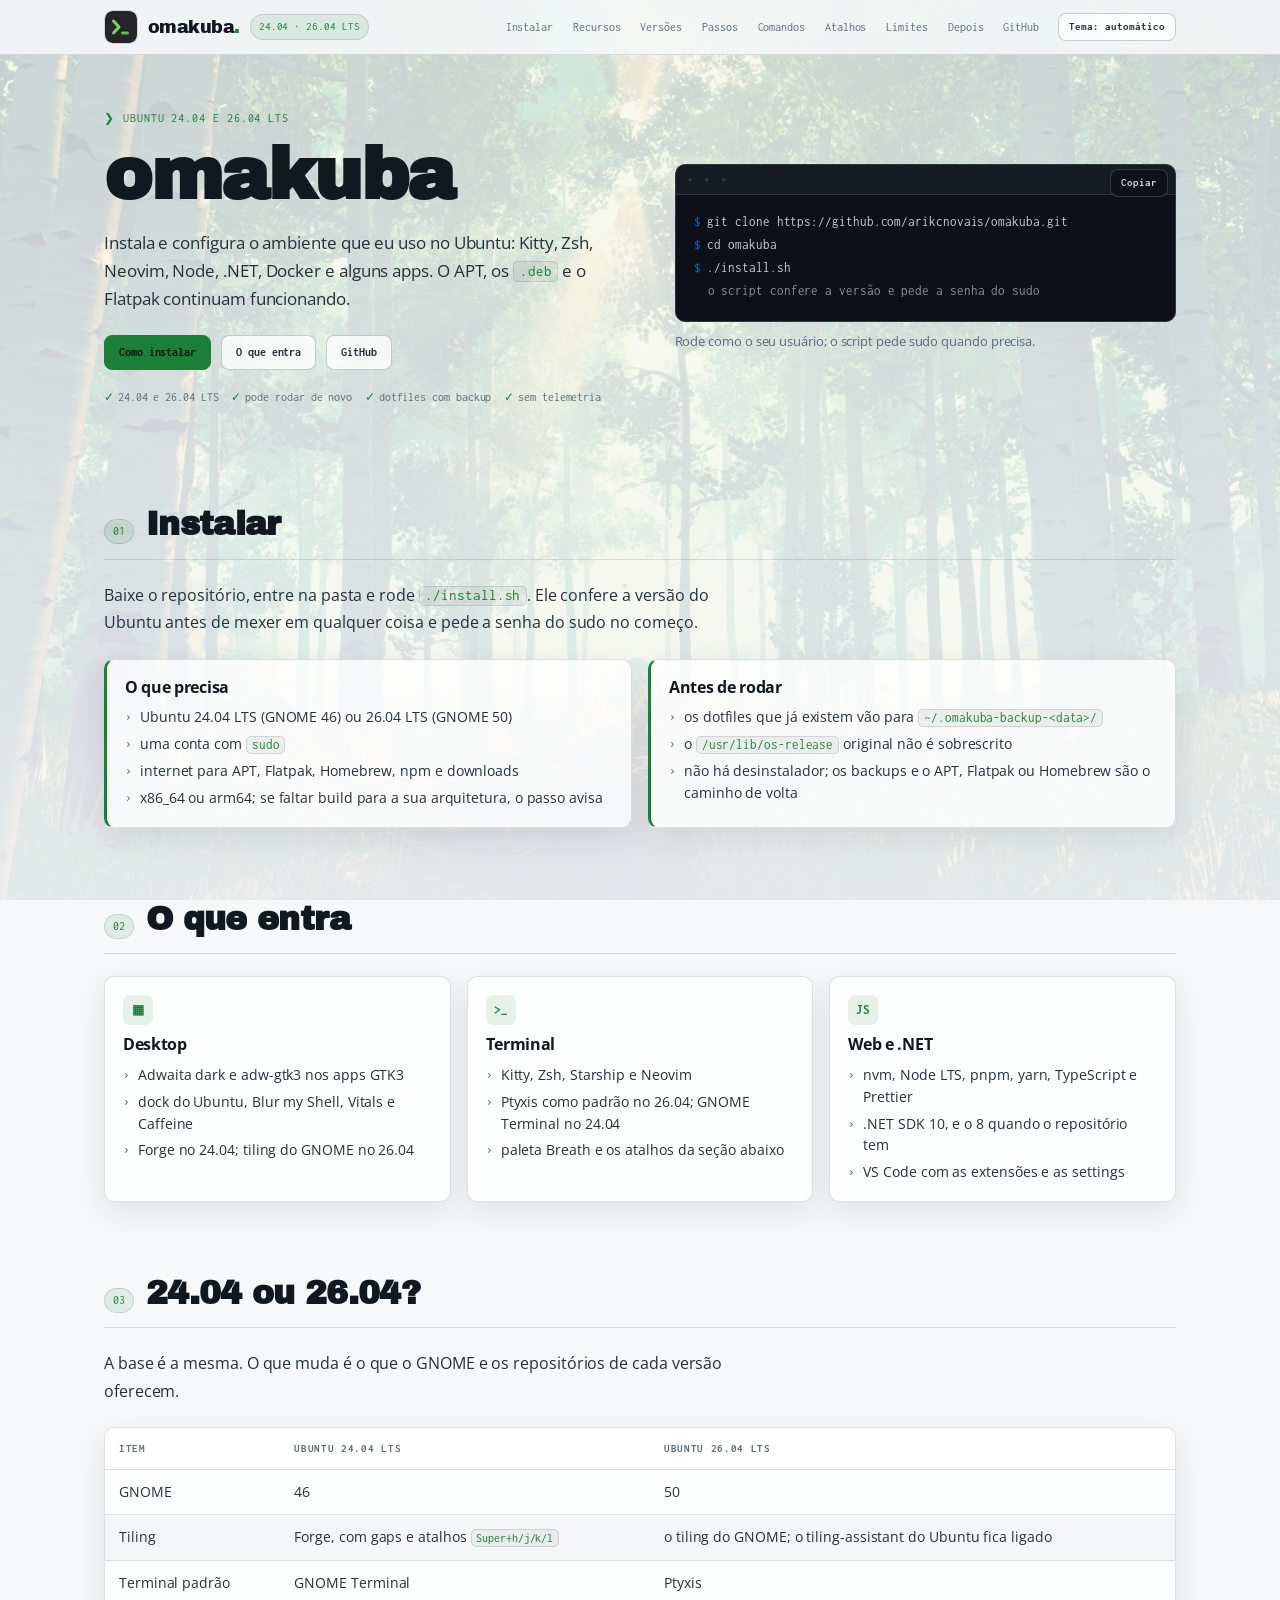
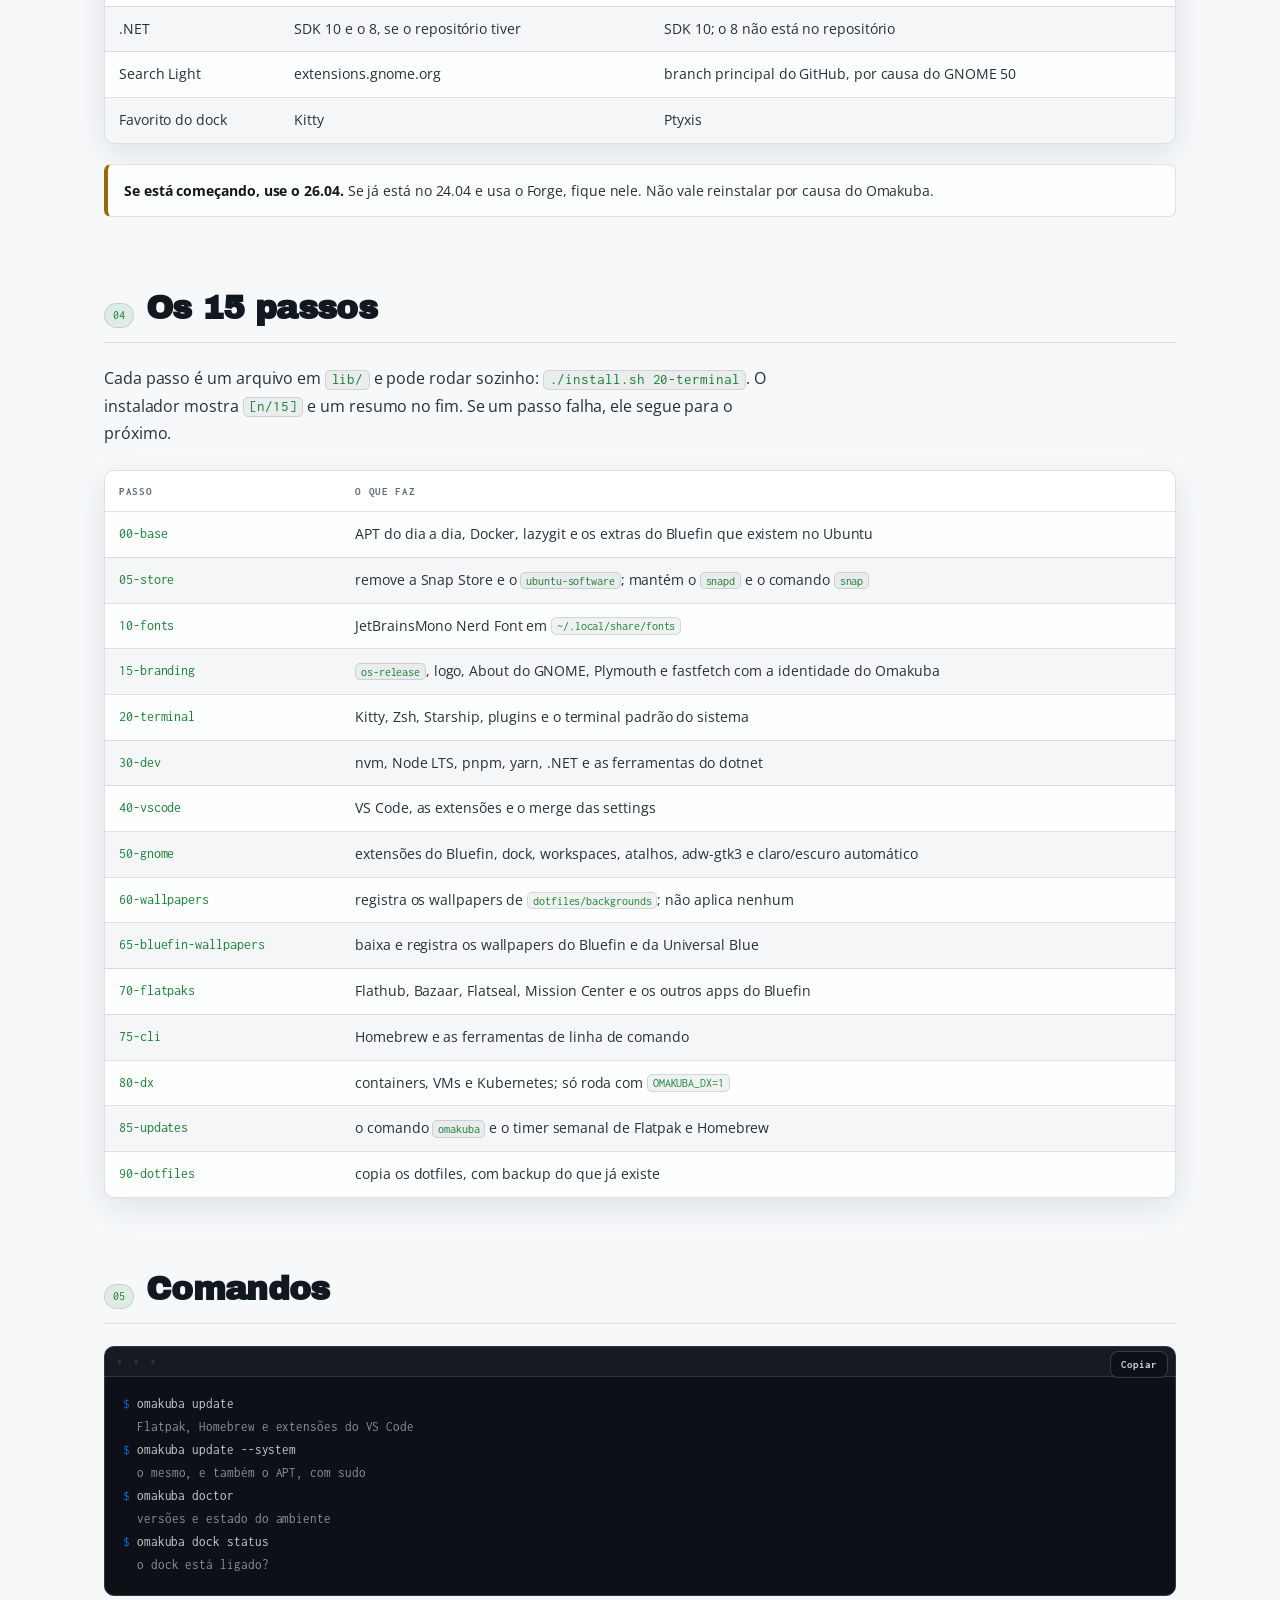
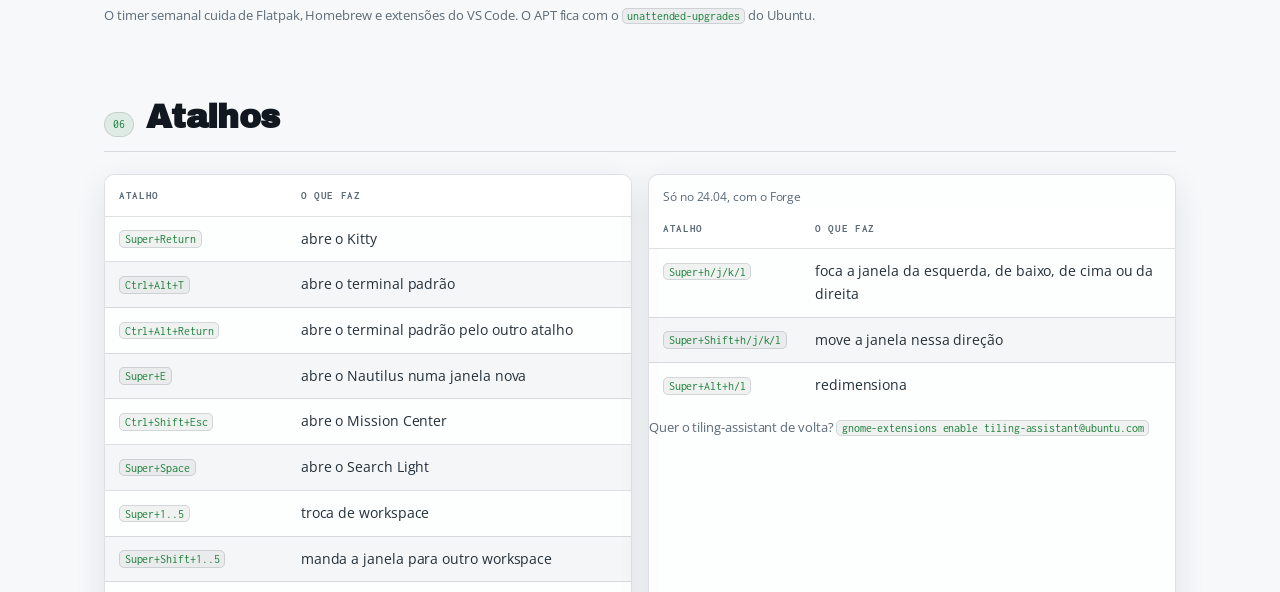
==== commit 55163545: "change: site mais direto e wallpapers rotativos no body" ====
--- a/index.html
+++ b/index.html
@@ -3,199 +3,11 @@
 <head>
 <meta charset="utf-8">
 <meta name="viewport" content="width=device-width, initial-scale=1">
-<title>Omakuba — Ubuntu 24.04 e 26.04 LTS pronto para trabalhar</title>
-<meta name="description" content="Omakuba é um script de setup para Ubuntu 24.04 e 26.04 LTS.">
-<meta name="author" content="arikcnovais">
-<meta name="theme-color" content="#3fb950">
-
-<link rel="icon" type="image/svg+xml" href="assets/omakuba.svg">
-<link rel="stylesheet" href="docs/assets/fonts.css">
-<link rel="stylesheet" href="docs/assets/float.css">
-<link rel="stylesheet" href="docs/assets/styles.css">
-<script defer src="assets/app.js"></script>
+<meta http-equiv="refresh" content="0; url=docs/">
+<title>Omakuba</title>
+<link rel="canonical" href="docs/">
 </head>
 <body>
-
-<!-- PLANO DE FUNDO DO SITE (BODY BACKGROUND ROTATIVO) -->
-<div class="global-bg-container" id="global-bg-container">
-  <div class="global-bg-slide active" style="background-image: url('dotfiles/backgrounds/Fire Forest.jpg');"></div>
-  <div class="global-bg-slide" style="background-image: url('dotfiles/backgrounds/bamboojaro.png');"></div>
-  <div class="global-bg-slide" style="background-image: url('dotfiles/backgrounds/devil thumb.jpeg');"></div>
-  <div class="global-bg-slide" style="background-image: url('dotfiles/backgrounds/forest.jpg');"></div>
-  <div class="global-bg-slide" style="background-image: url('dotfiles/backgrounds/green forest.jpg');"></div>
-  <div class="global-bg-slide" style="background-image: url('dotfiles/backgrounds/mountain.jpg');"></div>
-  <div class="global-bg-slide" style="background-image: url('dotfiles/backgrounds/watch tower.jpg');"></div>
-  <div class="global-bg-slide" style="background-image: url('dotfiles/backgrounds/zorin12.jpg');"></div>
-</div>
-<div class="global-bg-overlay"></div>
-
-<a class="skip-link" href="#instalar">Pular para a instalação</a>
-
-<header class="app-header omakuba">
-  <div class="header-left">
-    <a class="brand" href="#top">
-      <img src="assets/omakuba.svg" alt="" width="32" height="32">
-      <span>omakuba<span class="dot">.</span></span>
-    </a>
-    <span class="pill">24.04 · 26.04 LTS</span>
-  </div>
-
-  <div class="header-right">
-    <nav aria-label="Seções">
-      <ul class="nav-links">
-        <li><a href="#instalar">Instalar</a></li>
-        <li><a href="#recursos">Recursos</a></li>
-        <li><a href="#versoes">24.04 ou 26.04</a></li>
-        <li><a href="#passos">Passos</a></li>
-        <li><a href="#comandos">Comandos</a></li>
-        <li><a href="#atalhos">Atalhos</a></li>
-        <li><a href="#limites">Limites</a></li>
-        <li><a href="https://github.com/arikcnovais/omakuba" target="_blank" rel="noopener noreferrer">GitHub</a></li>
-      </ul>
-    </nav>
-  </div>
-</header>
-
-<main id="top">
-
-  <!-- Hero -->
-  <section class="hero">
-    <div>
-      <p class="eyebrow">um script, não uma distro</p>
-      <h1>omakuba</h1>
-      <p class="hero-sub">
-        Deixa um <strong>Ubuntu LTS</strong> pronto para trabalhar com web
-        (Node e TypeScript) e C# (.NET): terminal, editor, containers, desktop
-        e atualizações em um comando.
-      </p>
-      <ul class="checks">
-        <li>24.04 e 26.04 LTS</li>
-        <li>dotfiles com backup</li>
-        <li>sem telemetria</li>
-      </ul>
-    </div>
-
-    <div>
-      <div class="terminal-wrap">
-        <pre class="terminal"><code><span class="line">git clone https://github.com/arikcnovais/omakuba.git</span>
-<span class="line">cd omakuba</span>
-<span class="line">./install.sh</span>
-<span class="out">o script confere a versão e pede a senha do sudo</span></code></pre>
-      </div>
-    </div>
-  </section>
-
-  <!-- 01 Instalar -->
-  <section id="instalar">
-    <h2>01. Instalar</h2>
-    <div class="grid-2">
-      <div class="card green">
-        <h3>Requisitos</h3>
-        <p>Ubuntu 24.04 LTS ou 26.04 LTS com suporte a sudo.</p>
-      </div>
-      <div class="card green">
-        <h3>Antes de rodar</h3>
-        <p>Verifique seus dotfiles existentes em ~/.omakuba-backup.</p>
-      </div>
-    </div>
-  </section>
-
-  <!-- 02 Recursos -->
-  <section id="recursos">
-    <h2>02. O que entra</h2>
-    <div class="grid-3">
-      <div class="card">
-        <div class="icon">▦</div>
-        <h3>Desktop</h3>
-        <p>Adwaita dark com dock e Blur my Shell.</p>
-      </div>
-      <div class="card">
-        <div class="icon">&gt;_</div>
-        <h3>Terminal</h3>
-        <p>Kitty com Zsh e Starship.</p>
-      </div>
-      <div class="card">
-        <div class="icon">JS</div>
-        <h3>Web</h3>
-        <p>Node LTS, pnpm, TypeScript e Prettier.</p>
-      </div>
-    </div>
-  </section>
-
-  <!-- 03 Versões -->
-  <section id="versoes">
-    <h2>03. Versões</h2>
-    <div class="table-scroll">
-      <table>
-        <thead>
-          <tr><th>Item</th><th>24.04 LTS</th><th>26.04 LTS</th></tr>
-        </thead>
-        <tbody>
-          <tr><td>GNOME</td><td>46</td><td>50</td></tr>
-          <tr><td>Terminal</td><td>GNOME Terminal</td><td>Ptyxis</td></tr>
-        </tbody>
-      </table>
-    </div>
-  </section>
-
-  <!-- 04 Passos -->
-  <section id="passos">
-    <h2>04. Os 15 passos</h2>
-    <div class="table-scroll">
-      <table>
-        <tbody>
-          <tr><td>00-base</td><td>Ferramentas base e Docker</td></tr>
-          <tr><td>60-wallpapers</td><td>Instala os papéis de parede de dotfiles/backgrounds</td></tr>
-        </tbody>
-      </table>
-    </div>
-  </section>
-
-  <!-- 05 Comandos -->
-  <section id="comandos">
-    <h2>05. Comandos</h2>
-    <div class="notice">
-      <code>omakuba update</code> — Atualiza o ambiente.<br>
-      <code>omakuba doctor</code> — Confere a saúde do sistema.
-    </div>
-  </section>
-
-  <!-- 06 Atalhos -->
-  <section id="atalhos">
-    <h2>06. Atalhos</h2>
-    <div class="card">
-      <p><code>Super+Return</code>: Kitty</p>
-      <p><code>Ctrl+Alt+T</code>: Terminal Padrão</p>
-    </div>
-  </section>
-
-  <!-- 07 Limites -->
-  <section id="limites">
-    <h2>07. Limites</h2>
-    <ul class="limits">
-      <li><strong>Não é uma distro:</strong> É apenas um script de configuração.</li>
-    </ul>
-  </section>
-
-  <!-- 08 Depois -->
-  <section id="depois">
-    <h2>08. Depois de instalar</h2>
-    <ol class="steps">
-      <li>Reinicie sua sessão do GNOME.</li>
-      <li>Rode <code>omakuba doctor</code>.</li>
-    </ol>
-  </section>
-
-</main>
-
-<footer>
-  <div class="footer-inner">
-    <div>
-      <h4>Omakuba</h4>
-      <p>Setup de Ubuntu com visual moderno e minimalista.</p>
-    </div>
-  </div>
-</footer>
-
+<p><a href="docs/">Abrir o site do Omakuba</a></p>
 </body>
 </html>
